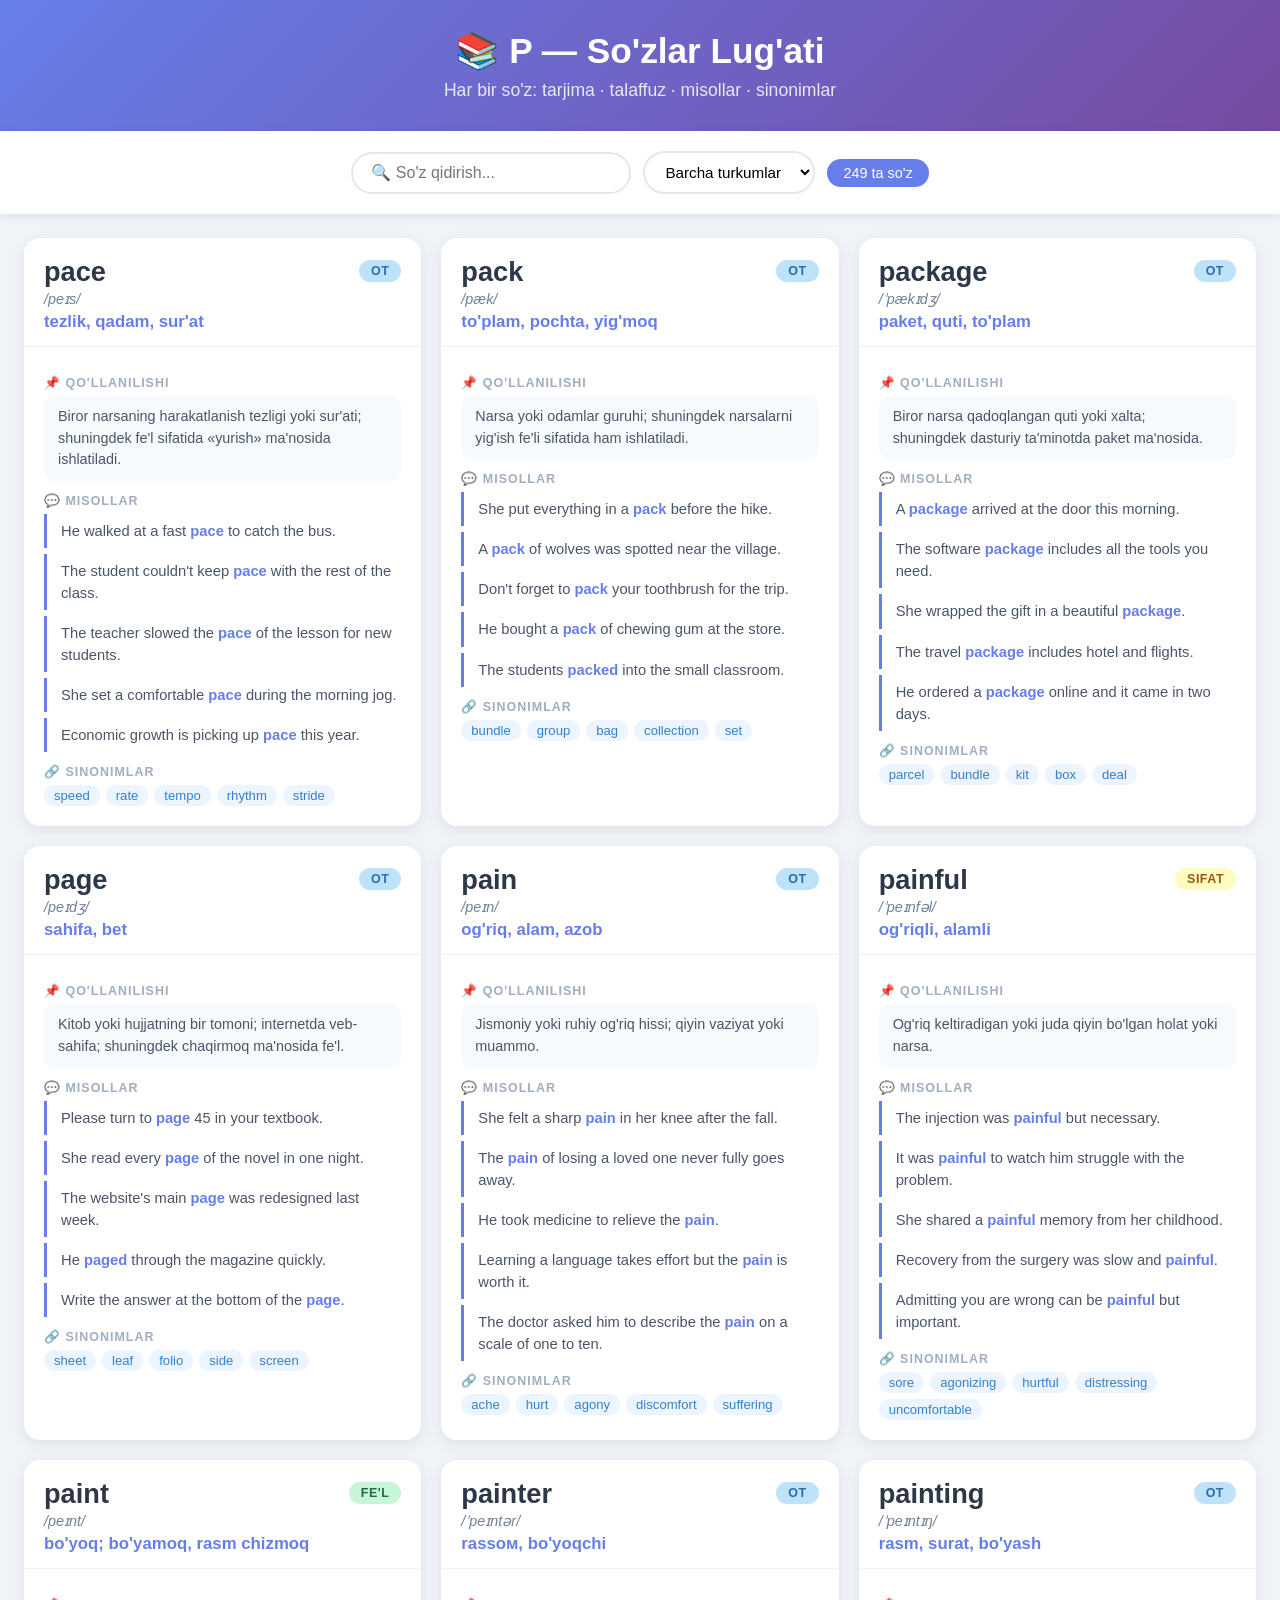
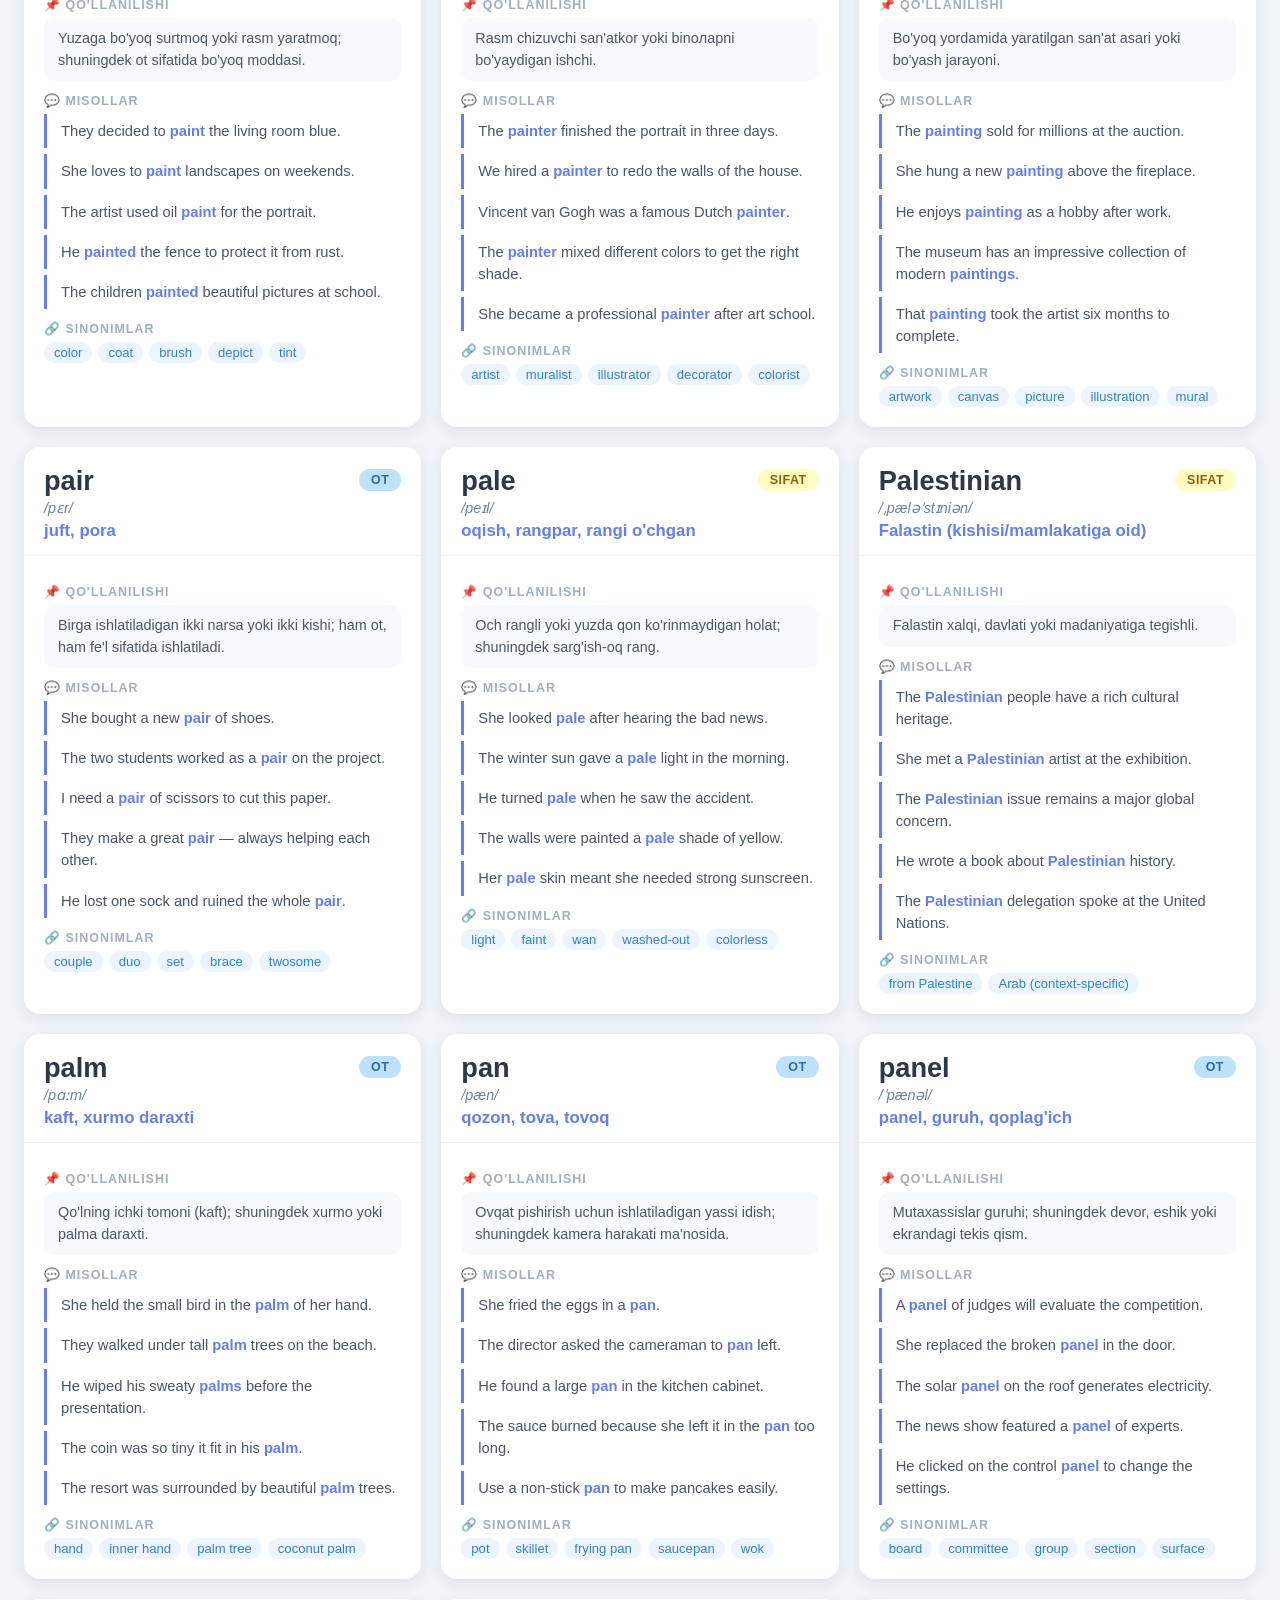
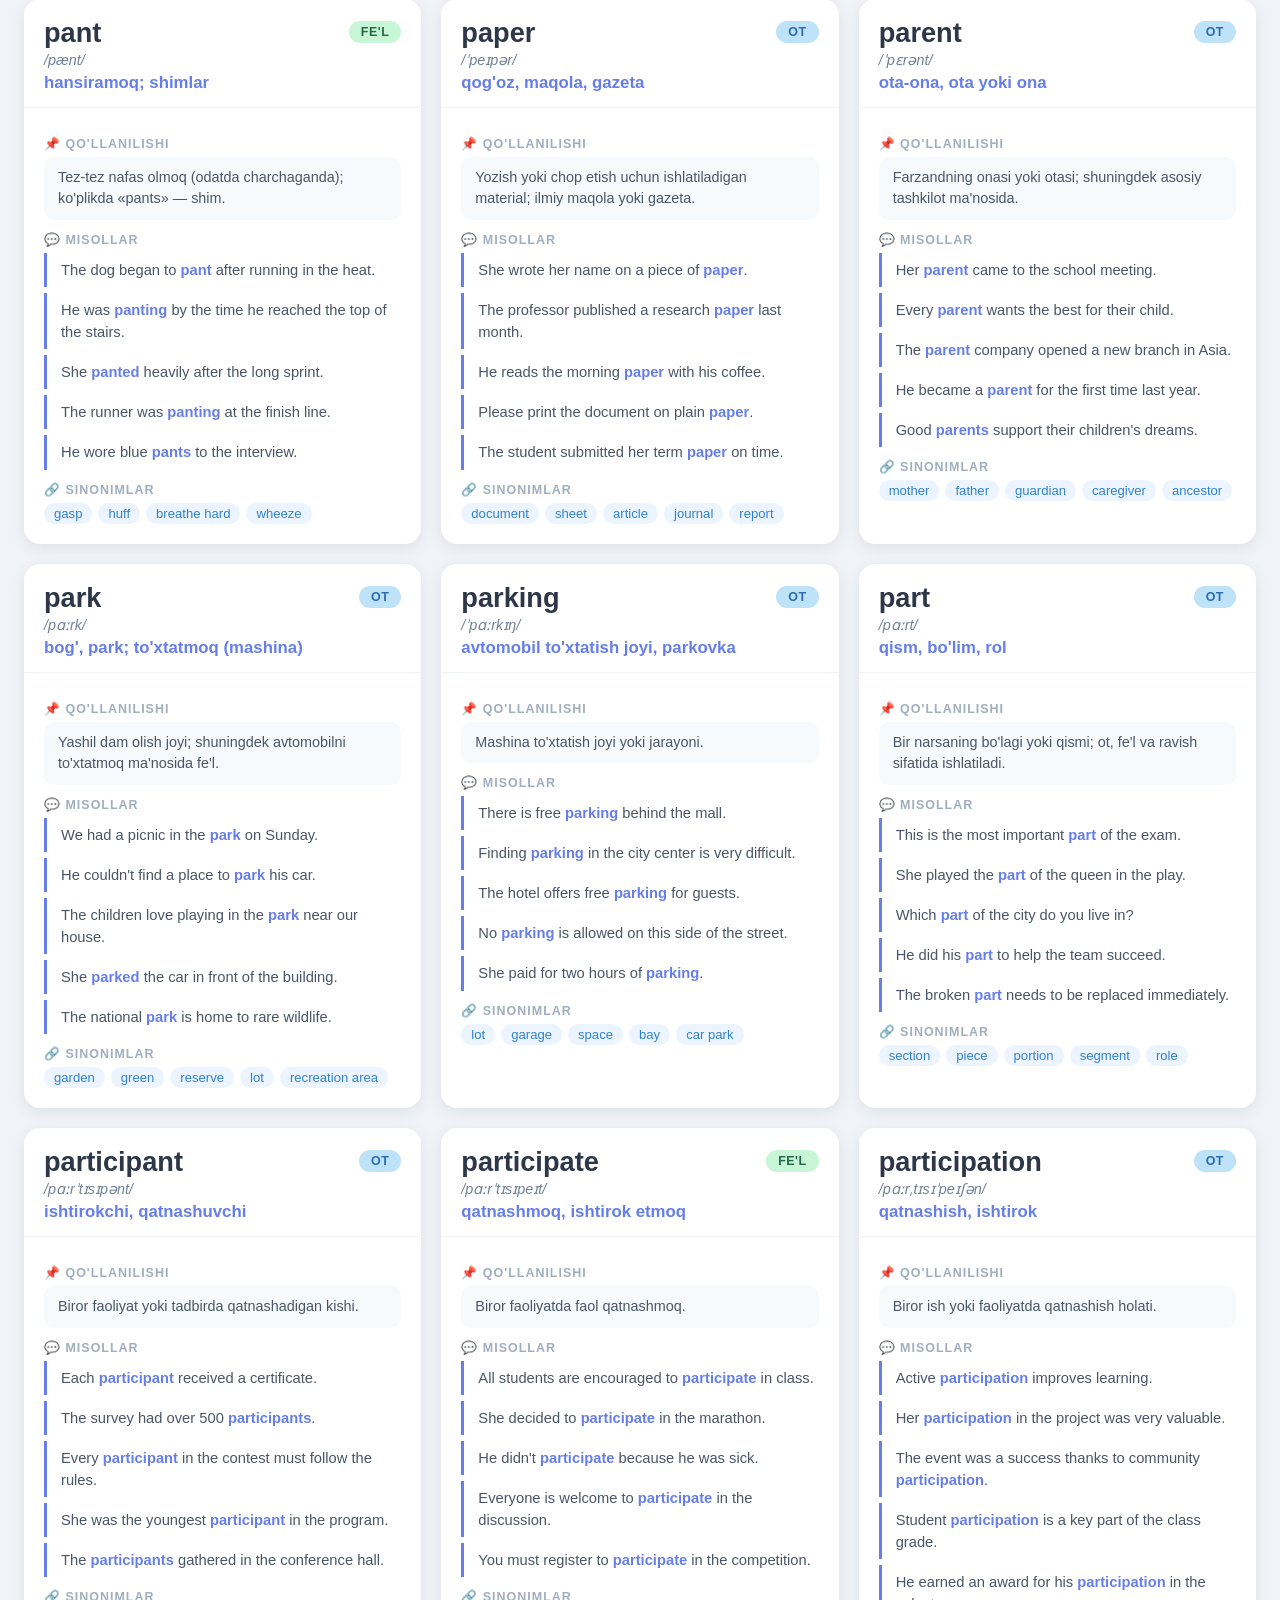
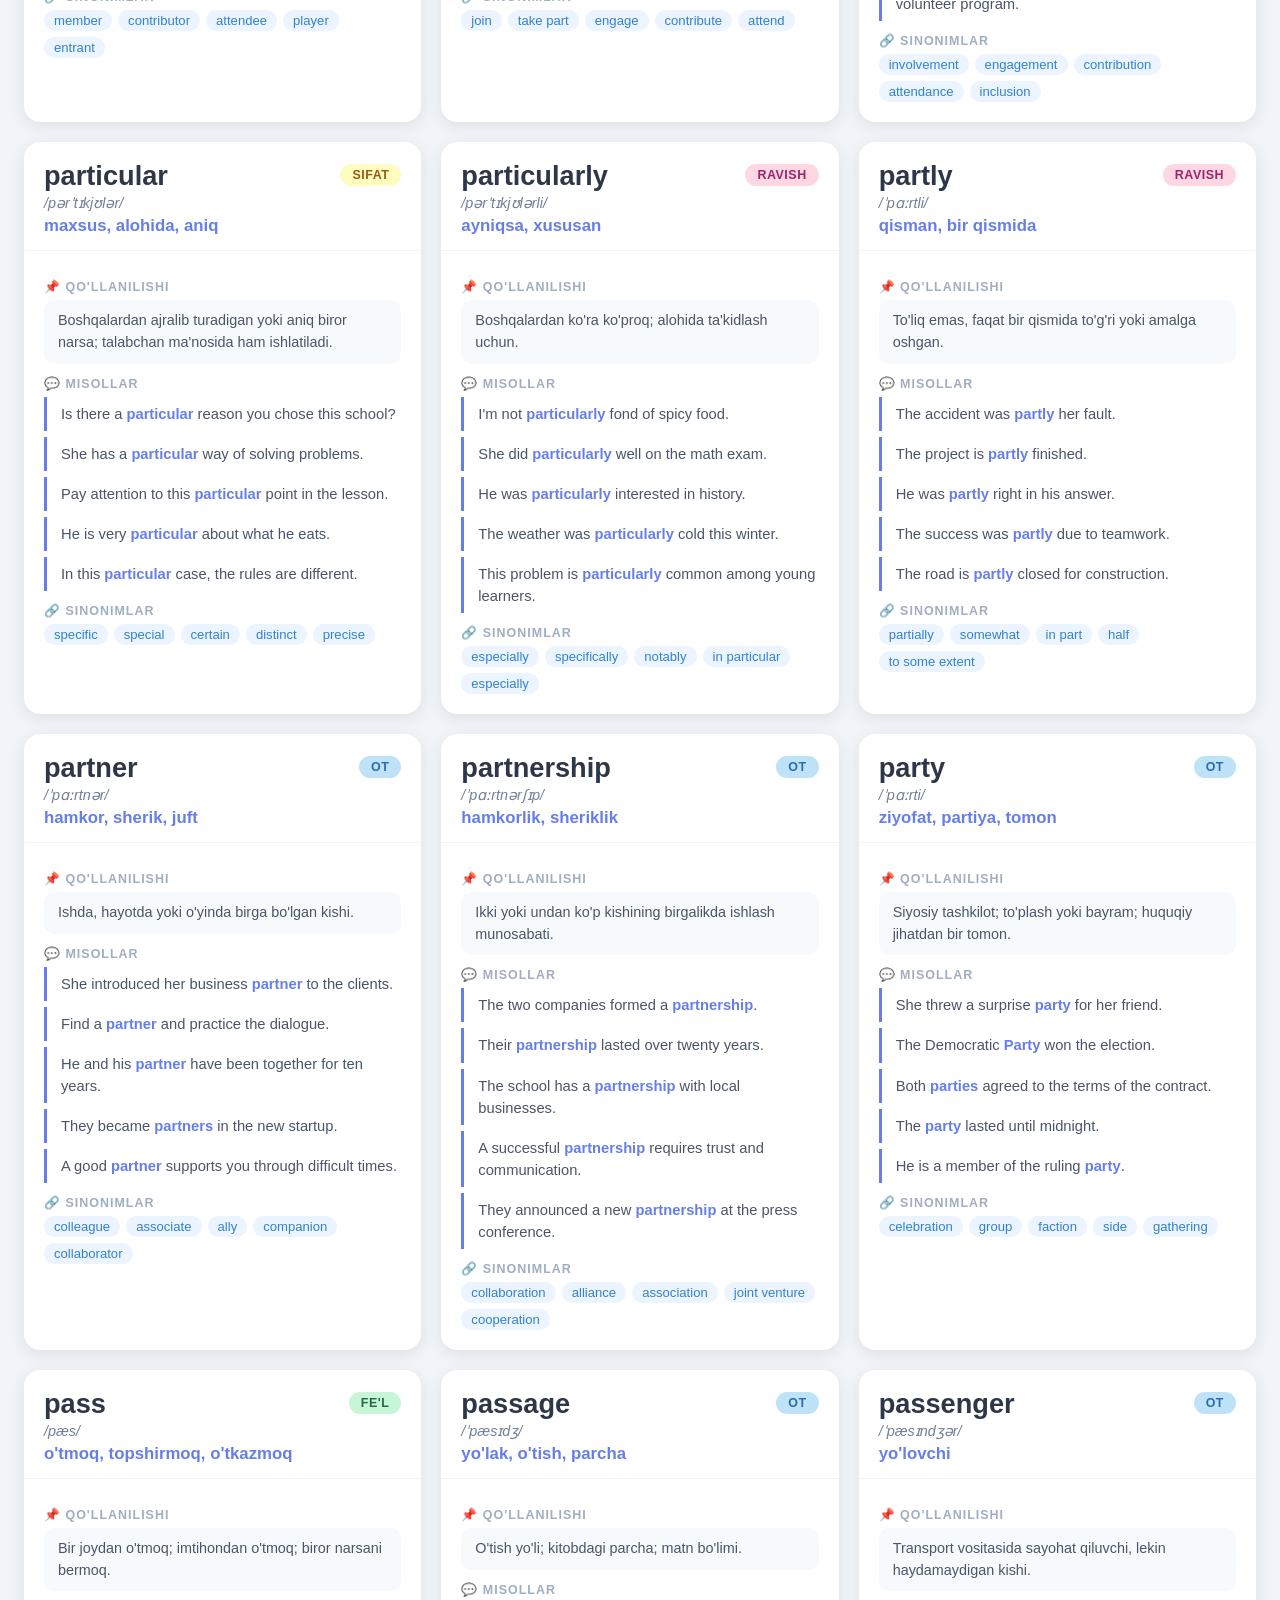
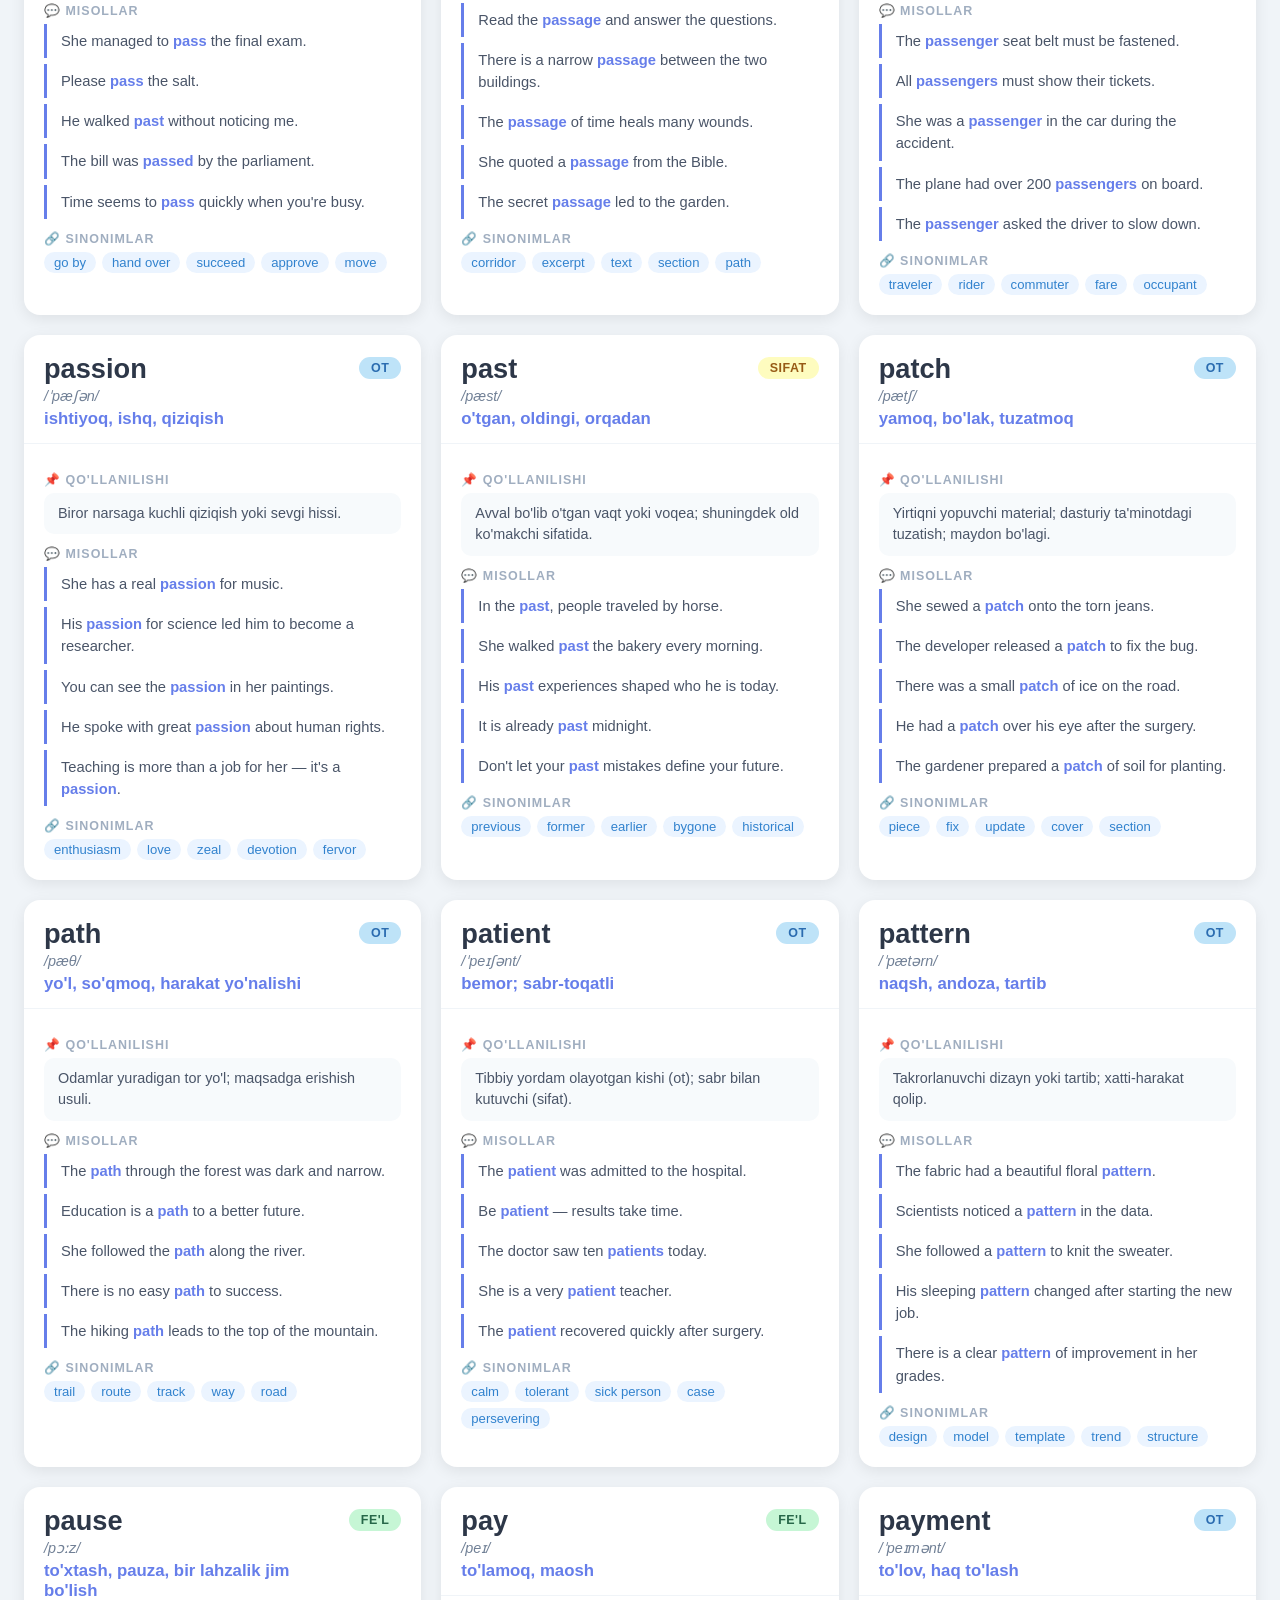
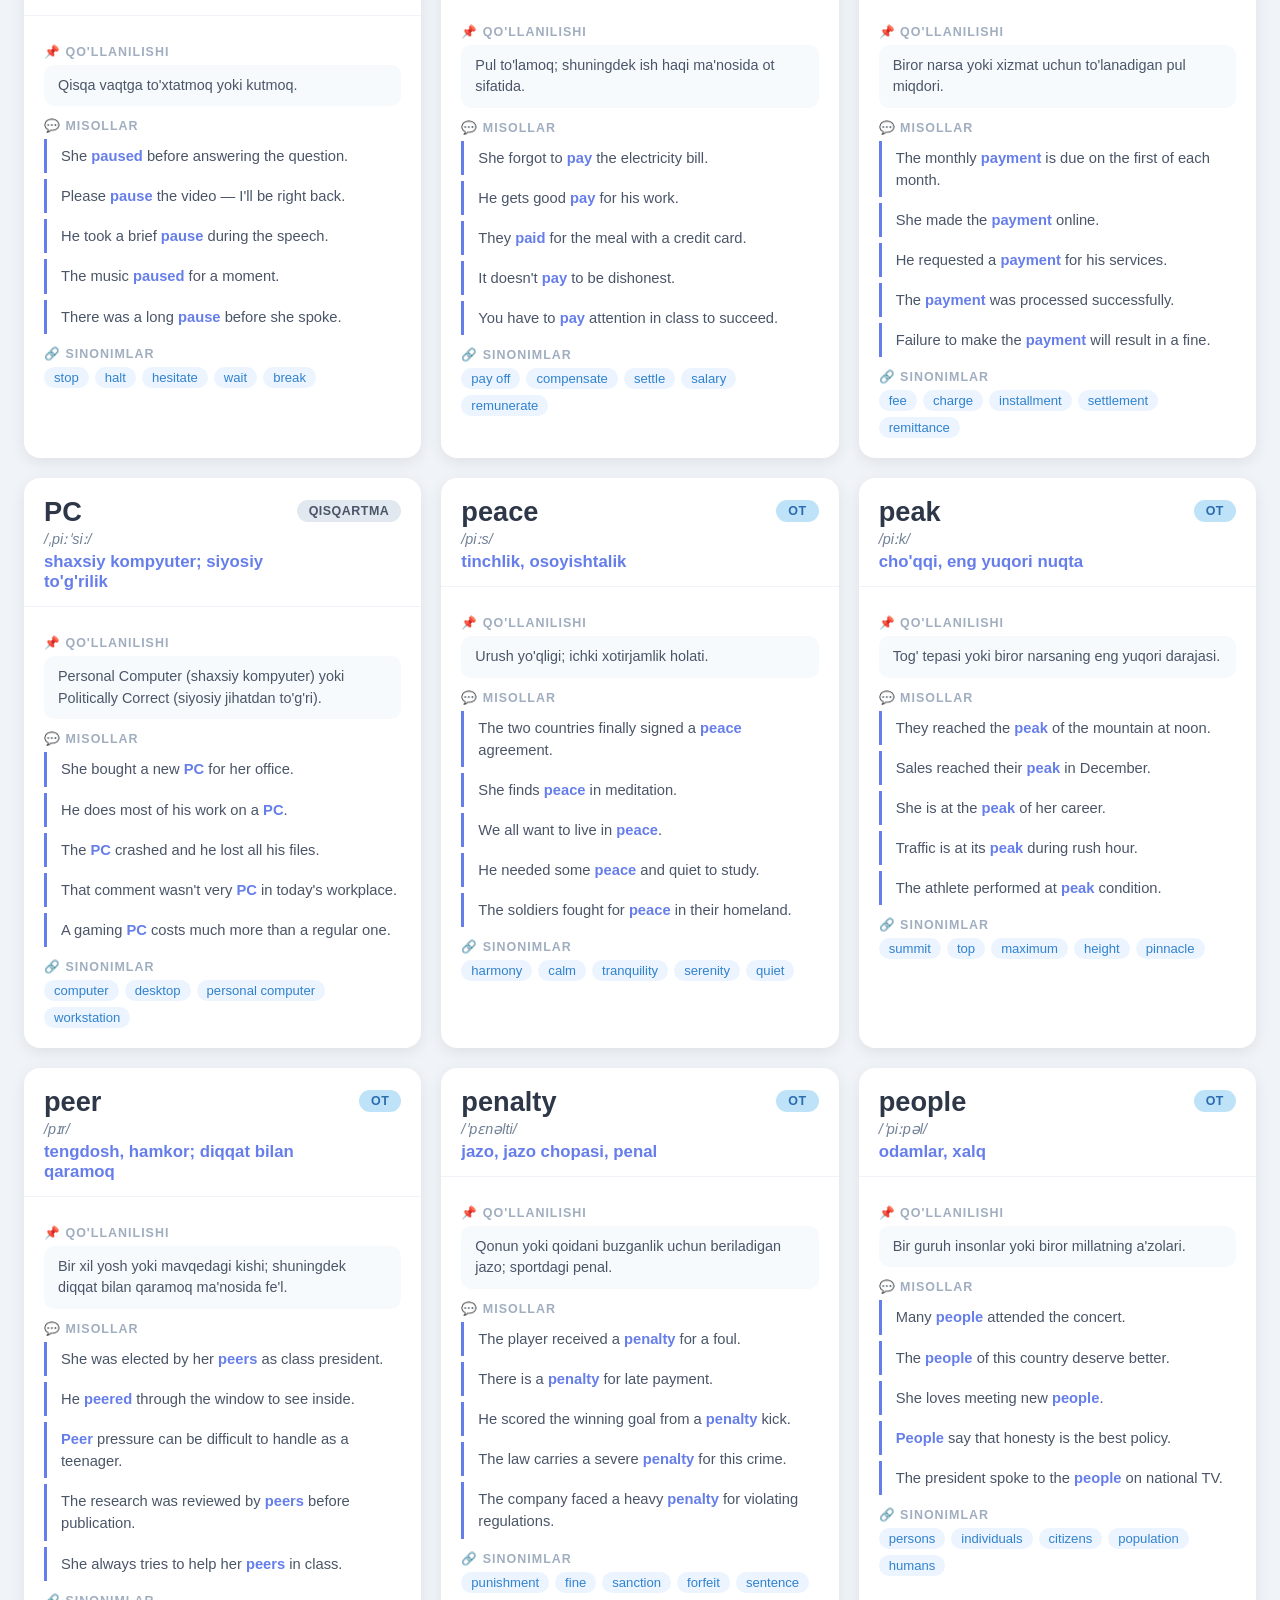
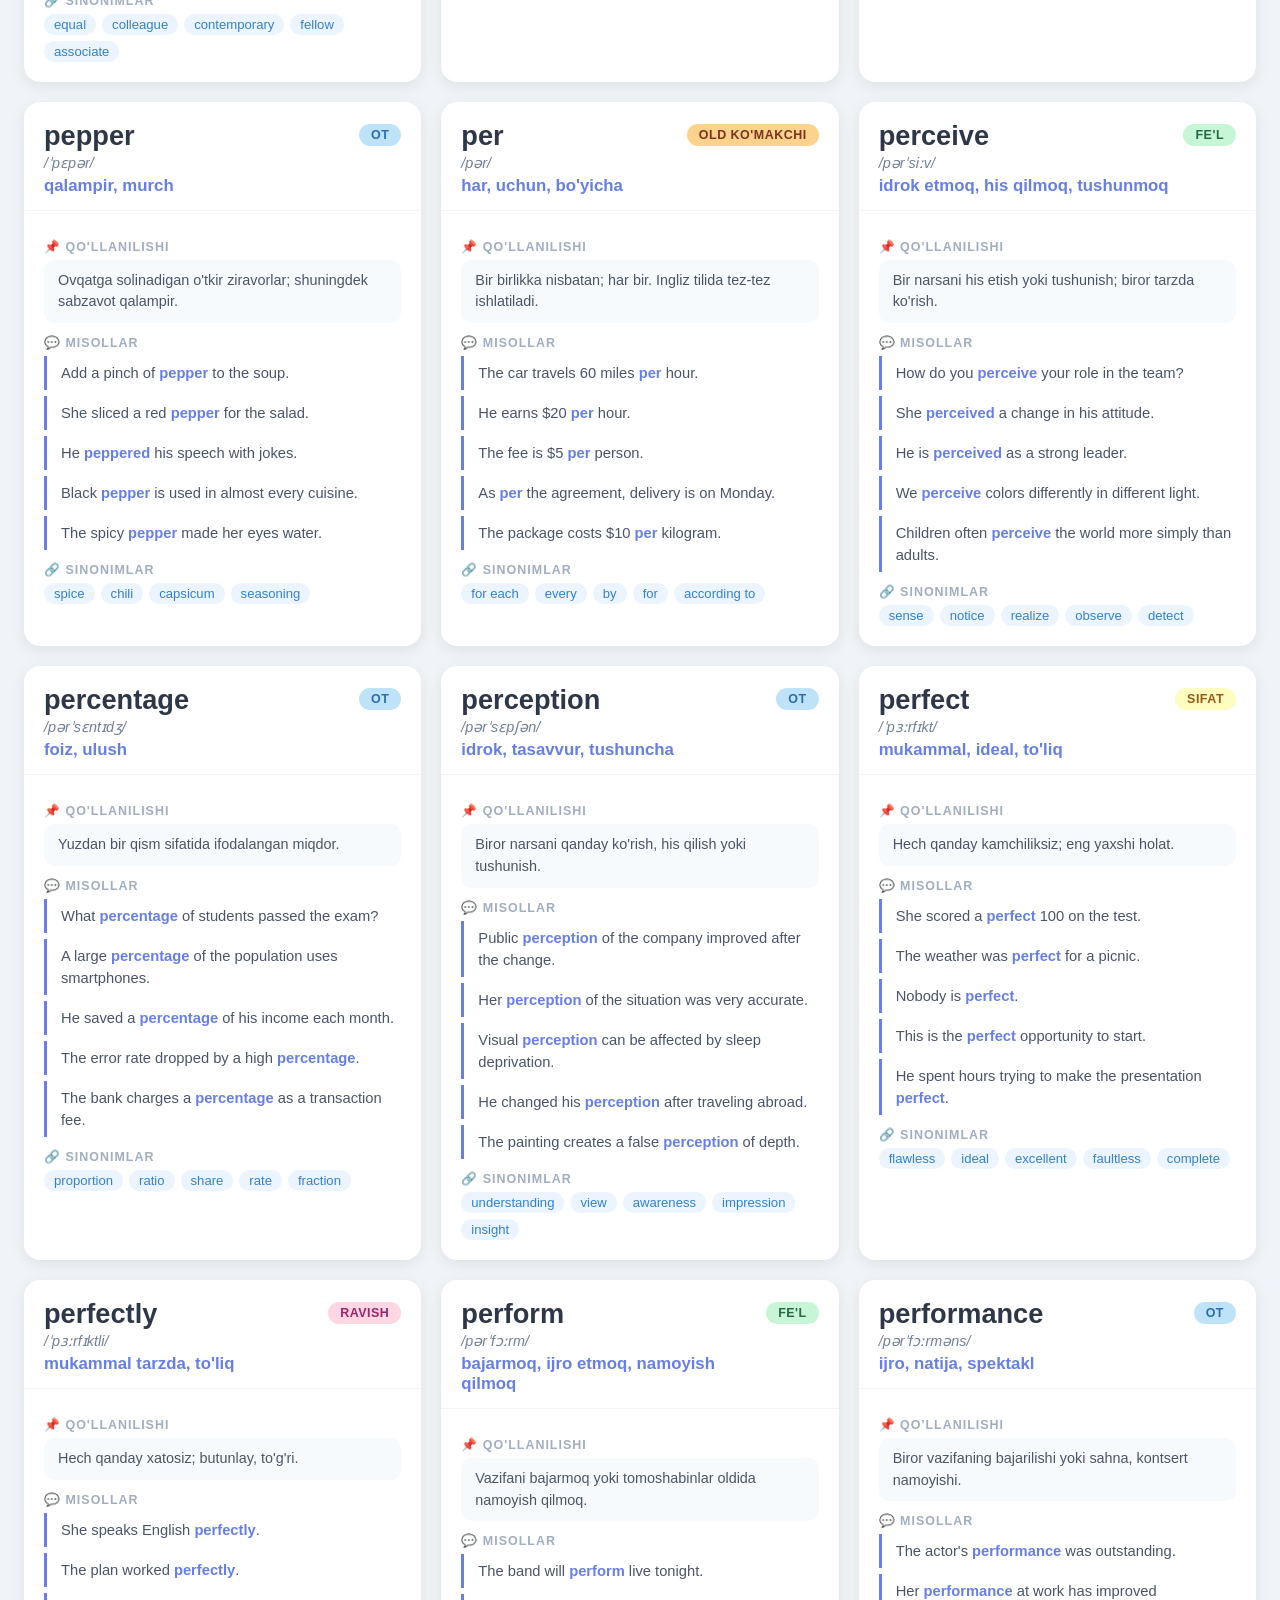
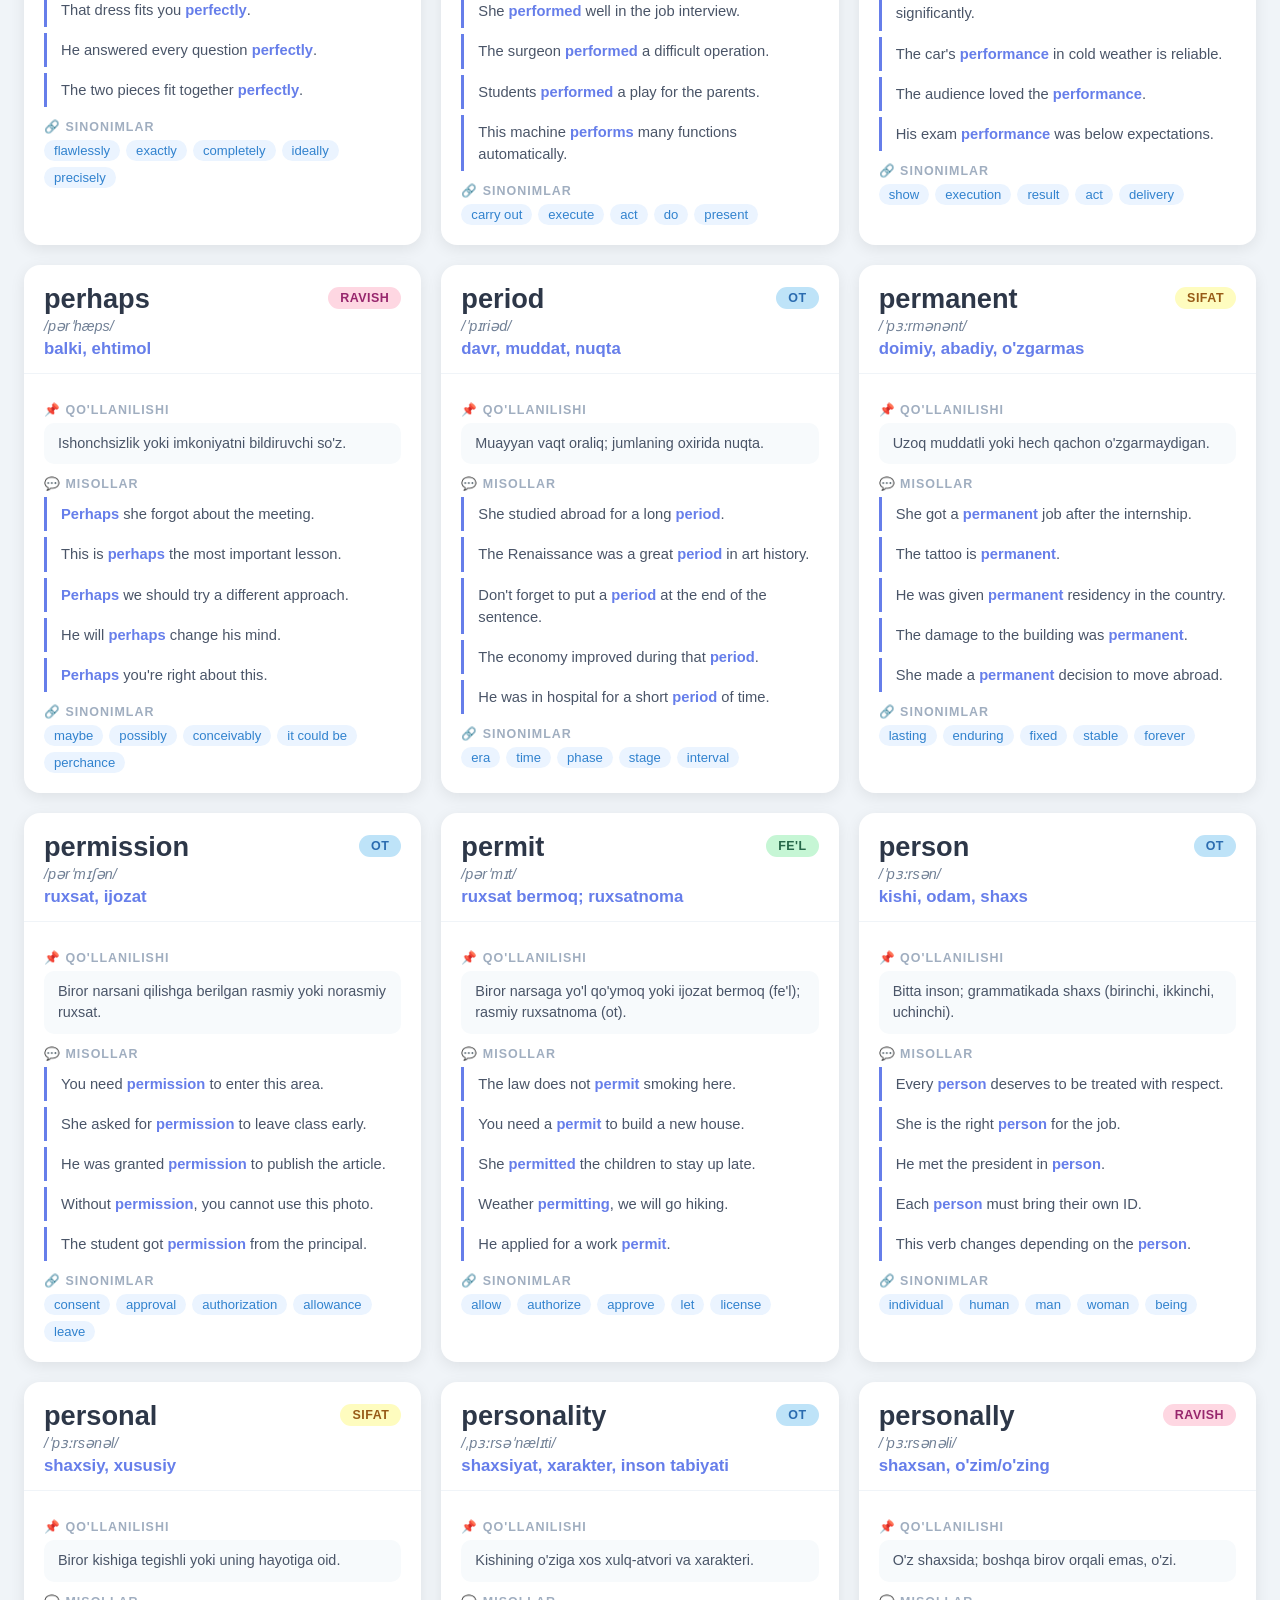
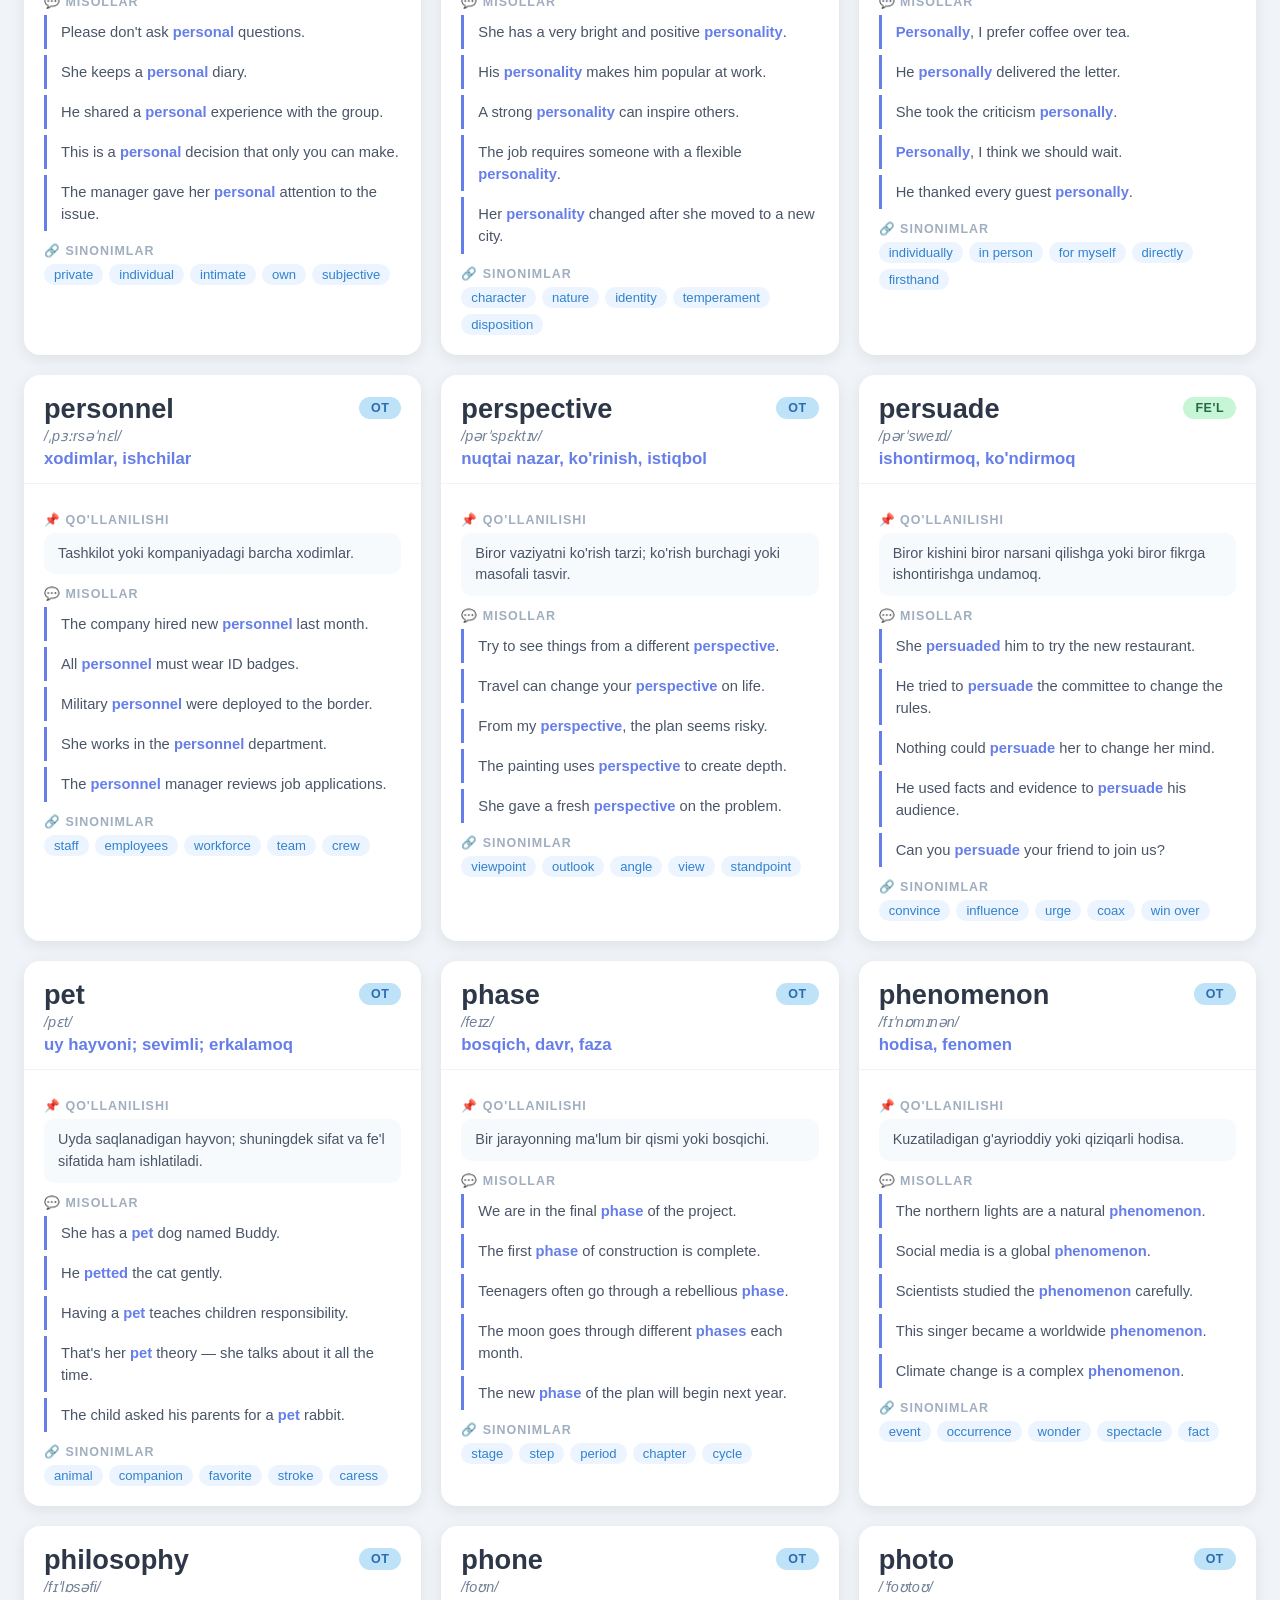
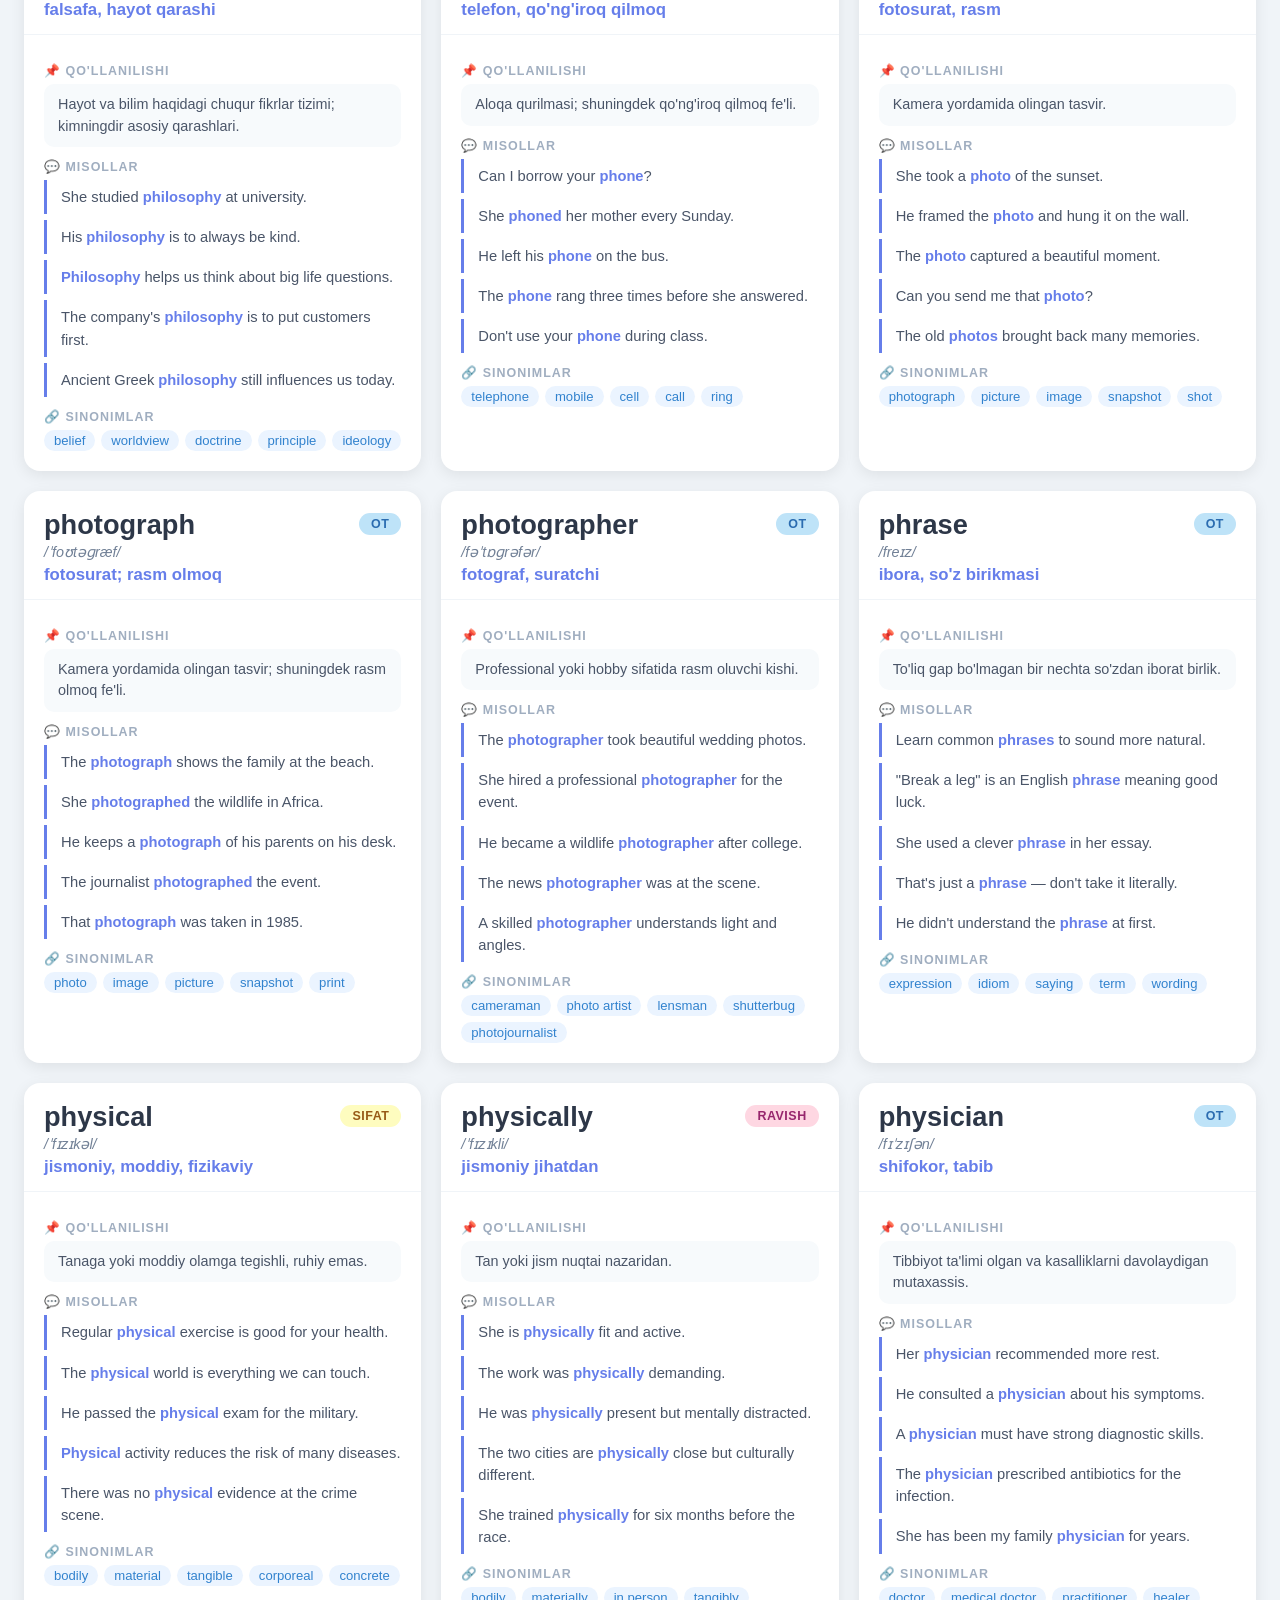
==== vocabulary.html @ d720d9d2 "Add P-words vocabulary learning site (249 words) Co-authored-by: powerofyourmind003-star <294933366+" ====
<!DOCTYPE html>
<html lang="uz">
<head>
<meta charset="UTF-8">
<meta name="viewport" content="width=device-width, initial-scale=1.0">
<title>P - So'zlar Lug'ati</title>
<style>
  * { box-sizing: border-box; margin: 0; padding: 0; }
  body { font-family: 'Segoe UI', sans-serif; background: #f0f4f8; color: #2d3748; }
  header {
    background: linear-gradient(135deg, #667eea 0%, #764ba2 100%);
    color: white; padding: 30px 20px; text-align: center;
  }
  header h1 { font-size: 2.2em; margin-bottom: 8px; }
  header p { opacity: 0.85; font-size: 1.1em; }
  .controls {
    display: flex; flex-wrap: wrap; gap: 12px;
    padding: 20px; background: white;
    box-shadow: 0 2px 10px rgba(0,0,0,0.08);
    position: sticky; top: 0; z-index: 100;
    align-items: center; justify-content: center;
  }
  .controls input {
    padding: 10px 18px; border: 2px solid #e2e8f0;
    border-radius: 25px; font-size: 1em; width: 280px;
    outline: none; transition: border 0.2s;
  }
  .controls input:focus { border-color: #667eea; }
  .controls select {
    padding: 10px 16px; border: 2px solid #e2e8f0;
    border-radius: 25px; font-size: 0.95em;
    outline: none; background: white; cursor: pointer;
  }
  .counter {
    background: #667eea; color: white;
    padding: 6px 16px; border-radius: 25px; font-size: 0.9em;
  }
  .grid {
    display: grid;
    grid-template-columns: repeat(auto-fill, minmax(380px, 1fr));
    gap: 20px; padding: 24px;
    max-width: 1600px; margin: 0 auto;
  }
  .card {
    background: white; border-radius: 16px;
    box-shadow: 0 4px 15px rgba(0,0,0,0.08);
    overflow: hidden; transition: transform 0.2s, box-shadow 0.2s;
    cursor: pointer;
  }
  .card:hover { transform: translateY(-3px); box-shadow: 0 8px 25px rgba(0,0,0,0.13); }
  .card-header {
    padding: 18px 20px 14px;
    border-bottom: 1px solid #f0f4f8;
    display: flex; align-items: flex-start; justify-content: space-between;
  }
  .word-info { flex: 1; }
  .word { font-size: 1.7em; font-weight: 700; color: #2d3748; }
  .pronunciation {
    font-size: 0.9em; color: #718096; margin-top: 3px;
    font-style: italic;
  }
  .translation {
    font-size: 1.05em; color: #667eea; font-weight: 600; margin-top: 5px;
  }
  .badge {
    display: inline-block; padding: 4px 12px;
    border-radius: 20px; font-size: 0.78em; font-weight: 600;
    text-transform: uppercase; letter-spacing: 0.5px; white-space: nowrap;
    margin-left: 10px; margin-top: 4px;
  }
  .noun { background: #bee3f8; color: #2b6cb0; }
  .verb { background: #c6f6d5; color: #276749; }
  .adjective { background: #fefcbf; color: #975a16; }
  .adverb { background: #fed7e2; color: #97266d; }
  .pronoun { background: #e9d8fd; color: #553c9a; }
  .preposition { background: #fbd38d; color: #7b341e; }
  .conjunction { background: #b2f5ea; color: #234e52; }
  .abbreviation { background: #e2e8f0; color: #4a5568; }
  .card-body { padding: 16px 20px 20px; }
  .section-title {
    font-size: 0.78em; font-weight: 700; text-transform: uppercase;
    letter-spacing: 1px; color: #a0aec0; margin: 12px 0 6px;
  }
  .examples { list-style: none; }
  .examples li {
    padding: 6px 0 6px 14px; border-left: 3px solid #667eea;
    margin-bottom: 6px; font-size: 0.92em; line-height: 1.5; color: #4a5568;
  }
  .examples li em { color: #667eea; font-style: normal; font-weight: 600; }
  .usage {
    background: #f7fafc; border-radius: 10px;
    padding: 10px 14px; font-size: 0.9em;
    color: #4a5568; line-height: 1.5;
  }
  .synonyms { display: flex; flex-wrap: wrap; gap: 6px; }
  .syn-tag {
    background: #ebf4ff; color: #3182ce;
    padding: 3px 10px; border-radius: 15px; font-size: 0.82em; font-weight: 500;
  }
  .no-results {
    text-align: center; padding: 60px 20px;
    grid-column: 1 / -1; color: #a0aec0; font-size: 1.2em;
  }
</style>
</head>
<body>
<header>
  <h1>📚 P — So'zlar Lug'ati</h1>
  <p>Har bir so'z: tarjima · talaffuz · misollar · sinonimlar</p>
</header>
<div class="controls">
  <input type="text" id="searchInput" placeholder="🔍 So'z qidirish...">
  <select id="filterType" onchange="filterCards()">
    <option value="all">Barcha turkumlar</option>
    <option value="noun">Ot (Noun)</option>
    <option value="verb">Fe'l (Verb)</option>
    <option value="adjective">Sifat (Adjective)</option>
    <option value="adverb">Ravish (Adverb)</option>
    <option value="abbreviation">Qisqartma</option>
  </select>
  <span class="counter" id="counter">0 ta so'z</span>
</div>
<div class="grid" id="wordGrid"></div>
<script>
const words = [


  {
    word: "pace",
    pronunciation: "/peɪs/",
    translation: "tezlik, qadam, sur'at",
    type: "noun",
    usage: "Biror narsaning harakatlanish tezligi yoki sur'ati; shuningdek fe'l sifatida «yurish» ma'nosida ishlatiladi.",
    examples: [
      "He walked at a fast <em>pace</em> to catch the bus.",
      "The student couldn't keep <em>pace</em> with the rest of the class.",
      "The teacher slowed the <em>pace</em> of the lesson for new students.",
      "She set a comfortable <em>pace</em> during the morning jog.",
      "Economic growth is picking up <em>pace</em> this year."
    ],
    synonyms: ["speed", "rate", "tempo", "rhythm", "stride"]
  },
  {
    word: "pack",
    pronunciation: "/pæk/",
    translation: "to'plam, pochta, yig'moq",
    type: "noun",
    usage: "Narsa yoki odamlar guruhi; shuningdek narsalarni yig'ish fe'li sifatida ham ishlatiladi.",
    examples: [
      "She put everything in a <em>pack</em> before the hike.",
      "A <em>pack</em> of wolves was spotted near the village.",
      "Don't forget to <em>pack</em> your toothbrush for the trip.",
      "He bought a <em>pack</em> of chewing gum at the store.",
      "The students <em>packed</em> into the small classroom."
    ],
    synonyms: ["bundle", "group", "bag", "collection", "set"]
  },
  {
    word: "package",
    pronunciation: "/ˈpækɪdʒ/",
    translation: "paket, quti, to'plam",
    type: "noun",
    usage: "Biror narsa qadoqlangan quti yoki xalta; shuningdek dasturiy ta'minotda paket ma'nosida.",
    examples: [
      "A <em>package</em> arrived at the door this morning.",
      "The software <em>package</em> includes all the tools you need.",
      "She wrapped the gift in a beautiful <em>package</em>.",
      "The travel <em>package</em> includes hotel and flights.",
      "He ordered a <em>package</em> online and it came in two days."
    ],
    synonyms: ["parcel", "bundle", "kit", "box", "deal"]
  },
  {
    word: "page",
    pronunciation: "/peɪdʒ/",
    translation: "sahifa, bet",
    type: "noun",
    usage: "Kitob yoki hujjatning bir tomoni; internetda veb-sahifa; shuningdek chaqirmoq ma'nosida fe'l.",
    examples: [
      "Please turn to <em>page</em> 45 in your textbook.",
      "She read every <em>page</em> of the novel in one night.",
      "The website's main <em>page</em> was redesigned last week.",
      "He <em>paged</em> through the magazine quickly.",
      "Write the answer at the bottom of the <em>page</em>."
    ],
    synonyms: ["sheet", "leaf", "folio", "side", "screen"]
  },
  {
    word: "pain",
    pronunciation: "/peɪn/",
    translation: "og'riq, alam, azob",
    type: "noun",
    usage: "Jismoniy yoki ruhiy og'riq hissi; qiyin vaziyat yoki muammo.",
    examples: [
      "She felt a sharp <em>pain</em> in her knee after the fall.",
      "The <em>pain</em> of losing a loved one never fully goes away.",
      "He took medicine to relieve the <em>pain</em>.",
      "Learning a language takes effort but the <em>pain</em> is worth it.",
      "The doctor asked him to describe the <em>pain</em> on a scale of one to ten."
    ],
    synonyms: ["ache", "hurt", "agony", "discomfort", "suffering"]
  },
  {
    word: "painful",
    pronunciation: "/ˈpeɪnfəl/",
    translation: "og'riqli, alamli",
    type: "adjective",
    usage: "Og'riq keltiradigan yoki juda qiyin bo'lgan holat yoki narsa.",
    examples: [
      "The injection was <em>painful</em> but necessary.",
      "It was <em>painful</em> to watch him struggle with the problem.",
      "She shared a <em>painful</em> memory from her childhood.",
      "Recovery from the surgery was slow and <em>painful</em>.",
      "Admitting you are wrong can be <em>painful</em> but important."
    ],
    synonyms: ["sore", "agonizing", "hurtful", "distressing", "uncomfortable"]
  },
  {
    word: "paint",
    pronunciation: "/peɪnt/",
    translation: "bo'yoq; bo'yamoq, rasm chizmoq",
    type: "verb",
    usage: "Yuzaga bo'yoq surtmoq yoki rasm yaratmoq; shuningdek ot sifatida bo'yoq moddasi.",
    examples: [
      "They decided to <em>paint</em> the living room blue.",
      "She loves to <em>paint</em> landscapes on weekends.",
      "The artist used oil <em>paint</em> for the portrait.",
      "He <em>painted</em> the fence to protect it from rust.",
      "The children <em>painted</em> beautiful pictures at school."
    ],
    synonyms: ["color", "coat", "brush", "depict", "tint"]
  },
  {
    word: "painter",
    pronunciation: "/ˈpeɪntər/",
    translation: "rassом, bo'yoqchi",
    type: "noun",
    usage: "Rasm chizuvchi san'atkor yoki binoларni bo'yaydigan ishchi.",
    examples: [
      "The <em>painter</em> finished the portrait in three days.",
      "We hired a <em>painter</em> to redo the walls of the house.",
      "Vincent van Gogh was a famous Dutch <em>painter</em>.",
      "The <em>painter</em> mixed different colors to get the right shade.",
      "She became a professional <em>painter</em> after art school."
    ],
    synonyms: ["artist", "muralist", "illustrator", "decorator", "colorist"]
  },
  {
    word: "painting",
    pronunciation: "/ˈpeɪntɪŋ/",
    translation: "rasm, surat, bo'yash",
    type: "noun",
    usage: "Bo'yoq yordamida yaratilgan san'at asari yoki bo'yash jarayoni.",
    examples: [
      "The <em>painting</em> sold for millions at the auction.",
      "She hung a new <em>painting</em> above the fireplace.",
      "He enjoys <em>painting</em> as a hobby after work.",
      "The museum has an impressive collection of modern <em>paintings</em>.",
      "That <em>painting</em> took the artist six months to complete."
    ],
    synonyms: ["artwork", "canvas", "picture", "illustration", "mural"]
  },
  {
    word: "pair",
    pronunciation: "/pɛr/",
    translation: "juft, pora",
    type: "noun",
    usage: "Birga ishlatiladigan ikki narsa yoki ikki kishi; ham ot, ham fe'l sifatida ishlatiladi.",
    examples: [
      "She bought a new <em>pair</em> of shoes.",
      "The two students worked as a <em>pair</em> on the project.",
      "I need a <em>pair</em> of scissors to cut this paper.",
      "They make a great <em>pair</em> — always helping each other.",
      "He lost one sock and ruined the whole <em>pair</em>."
    ],
    synonyms: ["couple", "duo", "set", "brace", "twosome"]
  },


  {
    word: "pale",
    pronunciation: "/peɪl/",
    translation: "oqish, rangpar, rangi o'chgan",
    type: "adjective",
    usage: "Och rangli yoki yuzda qon ko'rinmaydigan holat; shuningdek sarg'ish-oq rang.",
    examples: [
      "She looked <em>pale</em> after hearing the bad news.",
      "The winter sun gave a <em>pale</em> light in the morning.",
      "He turned <em>pale</em> when he saw the accident.",
      "The walls were painted a <em>pale</em> shade of yellow.",
      "Her <em>pale</em> skin meant she needed strong sunscreen."
    ],
    synonyms: ["light", "faint", "wan", "washed-out", "colorless"]
  },
  {
    word: "Palestinian",
    pronunciation: "/ˌpæləˈstɪniən/",
    translation: "Falastin (kishisi/mamlakatiga oid)",
    type: "adjective",
    usage: "Falastin xalqi, davlati yoki madaniyatiga tegishli.",
    examples: [
      "The <em>Palestinian</em> people have a rich cultural heritage.",
      "She met a <em>Palestinian</em> artist at the exhibition.",
      "The <em>Palestinian</em> issue remains a major global concern.",
      "He wrote a book about <em>Palestinian</em> history.",
      "The <em>Palestinian</em> delegation spoke at the United Nations."
    ],
    synonyms: ["from Palestine", "Arab (context-specific)"]
  },
  {
    word: "palm",
    pronunciation: "/pɑːm/",
    translation: "kaft, xurmo daraxti",
    type: "noun",
    usage: "Qo'lning ichki tomoni (kaft); shuningdek xurmo yoki palma daraxti.",
    examples: [
      "She held the small bird in the <em>palm</em> of her hand.",
      "They walked under tall <em>palm</em> trees on the beach.",
      "He wiped his sweaty <em>palms</em> before the presentation.",
      "The coin was so tiny it fit in his <em>palm</em>.",
      "The resort was surrounded by beautiful <em>palm</em> trees."
    ],
    synonyms: ["hand", "inner hand", "palm tree", "coconut palm"]
  },
  {
    word: "pan",
    pronunciation: "/pæn/",
    translation: "qozon, tova, tovoq",
    type: "noun",
    usage: "Ovqat pishirish uchun ishlatiladigan yassi idish; shuningdek kamera harakati ma'nosida.",
    examples: [
      "She fried the eggs in a <em>pan</em>.",
      "The director asked the cameraman to <em>pan</em> left.",
      "He found a large <em>pan</em> in the kitchen cabinet.",
      "The sauce burned because she left it in the <em>pan</em> too long.",
      "Use a non-stick <em>pan</em> to make pancakes easily."
    ],
    synonyms: ["pot", "skillet", "frying pan", "saucepan", "wok"]
  },
  {
    word: "panel",
    pronunciation: "/ˈpænəl/",
    translation: "panel, guruh, qoplag'ich",
    type: "noun",
    usage: "Mutaxassislar guruhi; shuningdek devor, eshik yoki ekrandagi tekis qism.",
    examples: [
      "A <em>panel</em> of judges will evaluate the competition.",
      "She replaced the broken <em>panel</em> in the door.",
      "The solar <em>panel</em> on the roof generates electricity.",
      "The news show featured a <em>panel</em> of experts.",
      "He clicked on the control <em>panel</em> to change the settings."
    ],
    synonyms: ["board", "committee", "group", "section", "surface"]
  },
  {
    word: "pant",
    pronunciation: "/pænt/",
    translation: "hansiramoq; shimlar",
    type: "verb",
    usage: "Tez-tez nafas olmoq (odatda charchaganda); ko'plikda «pants» — shim.",
    examples: [
      "The dog began to <em>pant</em> after running in the heat.",
      "He was <em>panting</em> by the time he reached the top of the stairs.",
      "She <em>panted</em> heavily after the long sprint.",
      "The runner was <em>panting</em> at the finish line.",
      "He wore blue <em>pants</em> to the interview."
    ],
    synonyms: ["gasp", "huff", "breathe hard", "wheeze"]
  },
  {
    word: "paper",
    pronunciation: "/ˈpeɪpər/",
    translation: "qog'oz, maqola, gazeta",
    type: "noun",
    usage: "Yozish yoki chop etish uchun ishlatiladigan material; ilmiy maqola yoki gazeta.",
    examples: [
      "She wrote her name on a piece of <em>paper</em>.",
      "The professor published a research <em>paper</em> last month.",
      "He reads the morning <em>paper</em> with his coffee.",
      "Please print the document on plain <em>paper</em>.",
      "The student submitted her term <em>paper</em> on time."
    ],
    synonyms: ["document", "sheet", "article", "journal", "report"]
  },
  {
    word: "parent",
    pronunciation: "/ˈpɛrənt/",
    translation: "ota-ona, ota yoki ona",
    type: "noun",
    usage: "Farzandning onasi yoki otasi; shuningdek asosiy tashkilot ma'nosida.",
    examples: [
      "Her <em>parent</em> came to the school meeting.",
      "Every <em>parent</em> wants the best for their child.",
      "The <em>parent</em> company opened a new branch in Asia.",
      "He became a <em>parent</em> for the first time last year.",
      "Good <em>parents</em> support their children's dreams."
    ],
    synonyms: ["mother", "father", "guardian", "caregiver", "ancestor"]
  },
  {
    word: "park",
    pronunciation: "/pɑːrk/",
    translation: "bog', park; to'xtatmoq (mashina)",
    type: "noun",
    usage: "Yashil dam olish joyi; shuningdek avtomobilni to'xtatmoq ma'nosida fe'l.",
    examples: [
      "We had a picnic in the <em>park</em> on Sunday.",
      "He couldn't find a place to <em>park</em> his car.",
      "The children love playing in the <em>park</em> near our house.",
      "She <em>parked</em> the car in front of the building.",
      "The national <em>park</em> is home to rare wildlife."
    ],
    synonyms: ["garden", "green", "reserve", "lot", "recreation area"]
  },
  {
    word: "parking",
    pronunciation: "/ˈpɑːrkɪŋ/",
    translation: "avtomobil to'xtatish joyi, parkovka",
    type: "noun",
    usage: "Mashina to'xtatish joyi yoki jarayoni.",
    examples: [
      "There is free <em>parking</em> behind the mall.",
      "Finding <em>parking</em> in the city center is very difficult.",
      "The hotel offers free <em>parking</em> for guests.",
      "No <em>parking</em> is allowed on this side of the street.",
      "She paid for two hours of <em>parking</em>."
    ],
    synonyms: ["lot", "garage", "space", "bay", "car park"]
  },


  {
    word: "part",
    pronunciation: "/pɑːrt/",
    translation: "qism, bo'lim, rol",
    type: "noun",
    usage: "Bir narsaning bo'lagi yoki qismi; ot, fe'l va ravish sifatida ishlatiladi.",
    examples: [
      "This is the most important <em>part</em> of the exam.",
      "She played the <em>part</em> of the queen in the play.",
      "Which <em>part</em> of the city do you live in?",
      "He did his <em>part</em> to help the team succeed.",
      "The broken <em>part</em> needs to be replaced immediately."
    ],
    synonyms: ["section", "piece", "portion", "segment", "role"]
  },
  {
    word: "participant",
    pronunciation: "/pɑːrˈtɪsɪpənt/",
    translation: "ishtirokchi, qatnashuvchi",
    type: "noun",
    usage: "Biror faoliyat yoki tadbirda qatnashadigan kishi.",
    examples: [
      "Each <em>participant</em> received a certificate.",
      "The survey had over 500 <em>participants</em>.",
      "Every <em>participant</em> in the contest must follow the rules.",
      "She was the youngest <em>participant</em> in the program.",
      "The <em>participants</em> gathered in the conference hall."
    ],
    synonyms: ["member", "contributor", "attendee", "player", "entrant"]
  },
  {
    word: "participate",
    pronunciation: "/pɑːrˈtɪsɪpeɪt/",
    translation: "qatnashmoq, ishtirok etmoq",
    type: "verb",
    usage: "Biror faoliyatda faol qatnashmoq.",
    examples: [
      "All students are encouraged to <em>participate</em> in class.",
      "She decided to <em>participate</em> in the marathon.",
      "He didn't <em>participate</em> because he was sick.",
      "Everyone is welcome to <em>participate</em> in the discussion.",
      "You must register to <em>participate</em> in the competition."
    ],
    synonyms: ["join", "take part", "engage", "contribute", "attend"]
  },
  {
    word: "participation",
    pronunciation: "/pɑːrˌtɪsɪˈpeɪʃən/",
    translation: "qatnashish, ishtirok",
    type: "noun",
    usage: "Biror ish yoki faoliyatda qatnashish holati.",
    examples: [
      "Active <em>participation</em> improves learning.",
      "Her <em>participation</em> in the project was very valuable.",
      "The event was a success thanks to community <em>participation</em>.",
      "Student <em>participation</em> is a key part of the class grade.",
      "He earned an award for his <em>participation</em> in the volunteer program."
    ],
    synonyms: ["involvement", "engagement", "contribution", "attendance", "inclusion"]
  },
  {
    word: "particular",
    pronunciation: "/pərˈtɪkjʊlər/",
    translation: "maxsus, alohida, aniq",
    type: "adjective",
    usage: "Boshqalardan ajralib turadigan yoki aniq biror narsa; talabchan ma'nosida ham ishlatiladi.",
    examples: [
      "Is there a <em>particular</em> reason you chose this school?",
      "She has a <em>particular</em> way of solving problems.",
      "Pay attention to this <em>particular</em> point in the lesson.",
      "He is very <em>particular</em> about what he eats.",
      "In this <em>particular</em> case, the rules are different."
    ],
    synonyms: ["specific", "special", "certain", "distinct", "precise"]
  },
  {
    word: "particularly",
    pronunciation: "/pərˈtɪkjʊlərli/",
    translation: "ayniqsa, xususan",
    type: "adverb",
    usage: "Boshqalardan ko'ra ko'proq; alohida ta'kidlash uchun.",
    examples: [
      "I'm not <em>particularly</em> fond of spicy food.",
      "She did <em>particularly</em> well on the math exam.",
      "He was <em>particularly</em> interested in history.",
      "The weather was <em>particularly</em> cold this winter.",
      "This problem is <em>particularly</em> common among young learners."
    ],
    synonyms: ["especially", "specifically", "notably", "in particular", "especially"]
  },
  {
    word: "partly",
    pronunciation: "/ˈpɑːrtli/",
    translation: "qisman, bir qismida",
    type: "adverb",
    usage: "To'liq emas, faqat bir qismida to'g'ri yoki amalga oshgan.",
    examples: [
      "The accident was <em>partly</em> her fault.",
      "The project is <em>partly</em> finished.",
      "He was <em>partly</em> right in his answer.",
      "The success was <em>partly</em> due to teamwork.",
      "The road is <em>partly</em> closed for construction."
    ],
    synonyms: ["partially", "somewhat", "in part", "half", "to some extent"]
  },
  {
    word: "partner",
    pronunciation: "/ˈpɑːrtnər/",
    translation: "hamkor, sherik, juft",
    type: "noun",
    usage: "Ishda, hayotda yoki o'yinda birga bo'lgan kishi.",
    examples: [
      "She introduced her business <em>partner</em> to the clients.",
      "Find a <em>partner</em> and practice the dialogue.",
      "He and his <em>partner</em> have been together for ten years.",
      "They became <em>partners</em> in the new startup.",
      "A good <em>partner</em> supports you through difficult times."
    ],
    synonyms: ["colleague", "associate", "ally", "companion", "collaborator"]
  },
  {
    word: "partnership",
    pronunciation: "/ˈpɑːrtnərʃɪp/",
    translation: "hamkorlik, sheriklik",
    type: "noun",
    usage: "Ikki yoki undan ko'p kishining birgalikda ishlash munosabati.",
    examples: [
      "The two companies formed a <em>partnership</em>.",
      "Their <em>partnership</em> lasted over twenty years.",
      "The school has a <em>partnership</em> with local businesses.",
      "A successful <em>partnership</em> requires trust and communication.",
      "They announced a new <em>partnership</em> at the press conference."
    ],
    synonyms: ["collaboration", "alliance", "association", "joint venture", "cooperation"]
  },
  {
    word: "party",
    pronunciation: "/ˈpɑːrti/",
    translation: "ziyofat, partiya, tomon",
    type: "noun",
    usage: "Siyosiy tashkilot; to'plash yoki bayram; huquqiy jihatdan bir tomon.",
    examples: [
      "She threw a surprise <em>party</em> for her friend.",
      "The Democratic <em>Party</em> won the election.",
      "Both <em>parties</em> agreed to the terms of the contract.",
      "The <em>party</em> lasted until midnight.",
      "He is a member of the ruling <em>party</em>."
    ],
    synonyms: ["celebration", "group", "faction", "side", "gathering"]
  },


  {
    word: "pass",
    pronunciation: "/pæs/",
    translation: "o'tmoq, topshirmoq, o'tkazmoq",
    type: "verb",
    usage: "Bir joydan o'tmoq; imtihondan o'tmoq; biror narsani bermoq.",
    examples: [
      "She managed to <em>pass</em> the final exam.",
      "Please <em>pass</em> the salt.",
      "He walked <em>past</em> without noticing me.",
      "The bill was <em>passed</em> by the parliament.",
      "Time seems to <em>pass</em> quickly when you're busy."
    ],
    synonyms: ["go by", "hand over", "succeed", "approve", "move"]
  },
  {
    word: "passage",
    pronunciation: "/ˈpæsɪdʒ/",
    translation: "yo'lak, o'tish, parchа",
    type: "noun",
    usage: "O'tish yo'li; kitobdagi parcha; matn bo'limi.",
    examples: [
      "Read the <em>passage</em> and answer the questions.",
      "There is a narrow <em>passage</em> between the two buildings.",
      "The <em>passage</em> of time heals many wounds.",
      "She quoted a <em>passage</em> from the Bible.",
      "The secret <em>passage</em> led to the garden."
    ],
    synonyms: ["corridor", "excerpt", "text", "section", "path"]
  },
  {
    word: "passenger",
    pronunciation: "/ˈpæsɪndʒər/",
    translation: "yo'lovchi",
    type: "noun",
    usage: "Transport vositasida sayohat qiluvchi, lekin haydamaydigan kishi.",
    examples: [
      "The <em>passenger</em> seat belt must be fastened.",
      "All <em>passengers</em> must show their tickets.",
      "She was a <em>passenger</em> in the car during the accident.",
      "The plane had over 200 <em>passengers</em> on board.",
      "The <em>passenger</em> asked the driver to slow down."
    ],
    synonyms: ["traveler", "rider", "commuter", "fare", "occupant"]
  },
  {
    word: "passion",
    pronunciation: "/ˈpæʃən/",
    translation: "ishtiyoq, ishq, qiziqish",
    type: "noun",
    usage: "Biror narsaga kuchli qiziqish yoki sevgi hissi.",
    examples: [
      "She has a real <em>passion</em> for music.",
      "His <em>passion</em> for science led him to become a researcher.",
      "You can see the <em>passion</em> in her paintings.",
      "He spoke with great <em>passion</em> about human rights.",
      "Teaching is more than a job for her — it's a <em>passion</em>."
    ],
    synonyms: ["enthusiasm", "love", "zeal", "devotion", "fervor"]
  },
  {
    word: "past",
    pronunciation: "/pæst/",
    translation: "o'tgan, oldingi, orqadan",
    type: "adjective",
    usage: "Avval bo'lib o'tgan vaqt yoki voqea; shuningdek old ko'makchi sifatida.",
    examples: [
      "In the <em>past</em>, people traveled by horse.",
      "She walked <em>past</em> the bakery every morning.",
      "His <em>past</em> experiences shaped who he is today.",
      "It is already <em>past</em> midnight.",
      "Don't let your <em>past</em> mistakes define your future."
    ],
    synonyms: ["previous", "former", "earlier", "bygone", "historical"]
  },
  {
    word: "patch",
    pronunciation: "/pætʃ/",
    translation: "yamoq, bo'lak, tuzatmoq",
    type: "noun",
    usage: "Yirtiqni yopuvchi material; dasturiy ta'minotdagi tuzatish; maydon bo'lagi.",
    examples: [
      "She sewed a <em>patch</em> onto the torn jeans.",
      "The developer released a <em>patch</em> to fix the bug.",
      "There was a small <em>patch</em> of ice on the road.",
      "He had a <em>patch</em> over his eye after the surgery.",
      "The gardener prepared a <em>patch</em> of soil for planting."
    ],
    synonyms: ["piece", "fix", "update", "cover", "section"]
  },
  {
    word: "path",
    pronunciation: "/pæθ/",
    translation: "yo'l, so'qmoq, harakat yo'nalishi",
    type: "noun",
    usage: "Odamlar yuradigan tor yo'l; maqsadga erishish usuli.",
    examples: [
      "The <em>path</em> through the forest was dark and narrow.",
      "Education is a <em>path</em> to a better future.",
      "She followed the <em>path</em> along the river.",
      "There is no easy <em>path</em> to success.",
      "The hiking <em>path</em> leads to the top of the mountain."
    ],
    synonyms: ["trail", "route", "track", "way", "road"]
  },
  {
    word: "patient",
    pronunciation: "/ˈpeɪʃənt/",
    translation: "bemor; sabr-toqatli",
    type: "noun",
    usage: "Tibbiy yordam olayotgan kishi (ot); sabr bilan kutuvchi (sifat).",
    examples: [
      "The <em>patient</em> was admitted to the hospital.",
      "Be <em>patient</em> — results take time.",
      "The doctor saw ten <em>patients</em> today.",
      "She is a very <em>patient</em> teacher.",
      "The <em>patient</em> recovered quickly after surgery."
    ],
    synonyms: ["calm", "tolerant", "sick person", "case", "persevering"]
  },
  {
    word: "pattern",
    pronunciation: "/ˈpætərn/",
    translation: "naqsh, andoza, tartib",
    type: "noun",
    usage: "Takrorlanuvchi dizayn yoki tartib; xatti-harakat qolip.",
    examples: [
      "The fabric had a beautiful floral <em>pattern</em>.",
      "Scientists noticed a <em>pattern</em> in the data.",
      "She followed a <em>pattern</em> to knit the sweater.",
      "His sleeping <em>pattern</em> changed after starting the new job.",
      "There is a clear <em>pattern</em> of improvement in her grades."
    ],
    synonyms: ["design", "model", "template", "trend", "structure"]
  },
  {
    word: "pause",
    pronunciation: "/pɔːz/",
    translation: "to'xtash, pauza, bir lahzalik jim bo'lish",
    type: "verb",
    usage: "Qisqa vaqtga to'xtatmoq yoki kutmoq.",
    examples: [
      "She <em>paused</em> before answering the question.",
      "Please <em>pause</em> the video — I'll be right back.",
      "He took a brief <em>pause</em> during the speech.",
      "The music <em>paused</em> for a moment.",
      "There was a long <em>pause</em> before she spoke."
    ],
    synonyms: ["stop", "halt", "hesitate", "wait", "break"]
  },


  {
    word: "pay",
    pronunciation: "/peɪ/",
    translation: "to'lamoq, maosh",
    type: "verb",
    usage: "Pul to'lamoq; shuningdek ish haqi ma'nosida ot sifatida.",
    examples: [
      "She forgot to <em>pay</em> the electricity bill.",
      "He gets good <em>pay</em> for his work.",
      "They <em>paid</em> for the meal with a credit card.",
      "It doesn't <em>pay</em> to be dishonest.",
      "You have to <em>pay</em> attention in class to succeed."
    ],
    synonyms: ["pay off", "compensate", "settle", "salary", "remunerate"]
  },
  {
    word: "payment",
    pronunciation: "/ˈpeɪmənt/",
    translation: "to'lov, haq to'lash",
    type: "noun",
    usage: "Biror narsa yoki xizmat uchun to'lanadigan pul miqdori.",
    examples: [
      "The monthly <em>payment</em> is due on the first of each month.",
      "She made the <em>payment</em> online.",
      "He requested a <em>payment</em> for his services.",
      "The <em>payment</em> was processed successfully.",
      "Failure to make the <em>payment</em> will result in a fine."
    ],
    synonyms: ["fee", "charge", "installment", "settlement", "remittance"]
  },
  {
    word: "PC",
    pronunciation: "/ˌpiːˈsiː/",
    translation: "shaxsiy kompyuter; siyosiy to'g'rilik",
    type: "abbreviation",
    usage: "Personal Computer (shaxsiy kompyuter) yoki Politically Correct (siyosiy jihatdan to'g'ri).",
    examples: [
      "She bought a new <em>PC</em> for her office.",
      "He does most of his work on a <em>PC</em>.",
      "The <em>PC</em> crashed and he lost all his files.",
      "That comment wasn't very <em>PC</em> in today's workplace.",
      "A gaming <em>PC</em> costs much more than a regular one."
    ],
    synonyms: ["computer", "desktop", "personal computer", "workstation"]
  },
  {
    word: "peace",
    pronunciation: "/piːs/",
    translation: "tinchlik, osoyishtalik",
    type: "noun",
    usage: "Urush yo'qligi; ichki xotirjamlik holati.",
    examples: [
      "The two countries finally signed a <em>peace</em> agreement.",
      "She finds <em>peace</em> in meditation.",
      "We all want to live in <em>peace</em>.",
      "He needed some <em>peace</em> and quiet to study.",
      "The soldiers fought for <em>peace</em> in their homeland."
    ],
    synonyms: ["harmony", "calm", "tranquility", "serenity", "quiet"]
  },
  {
    word: "peak",
    pronunciation: "/piːk/",
    translation: "cho'qqi, eng yuqori nuqta",
    type: "noun",
    usage: "Tog' tepasi yoki biror narsaning eng yuqori darajasi.",
    examples: [
      "They reached the <em>peak</em> of the mountain at noon.",
      "Sales reached their <em>peak</em> in December.",
      "She is at the <em>peak</em> of her career.",
      "Traffic is at its <em>peak</em> during rush hour.",
      "The athlete performed at <em>peak</em> condition."
    ],
    synonyms: ["summit", "top", "maximum", "height", "pinnacle"]
  },
  {
    word: "peer",
    pronunciation: "/pɪr/",
    translation: "tengdosh, hamkor; diqqat bilan qaramoq",
    type: "noun",
    usage: "Bir xil yosh yoki mavqedagi kishi; shuningdek diqqat bilan qaramoq ma'nosida fe'l.",
    examples: [
      "She was elected by her <em>peers</em> as class president.",
      "He <em>peered</em> through the window to see inside.",
      "<em>Peer</em> pressure can be difficult to handle as a teenager.",
      "The research was reviewed by <em>peers</em> before publication.",
      "She always tries to help her <em>peers</em> in class."
    ],
    synonyms: ["equal", "colleague", "contemporary", "fellow", "associate"]
  },
  {
    word: "penalty",
    pronunciation: "/ˈpɛnəlti/",
    translation: "jazo, jazо choрasi, penal",
    type: "noun",
    usage: "Qonun yoki qoidani buzganlik uchun beriladigan jazo; sportdagi penal.",
    examples: [
      "The player received a <em>penalty</em> for a foul.",
      "There is a <em>penalty</em> for late payment.",
      "He scored the winning goal from a <em>penalty</em> kick.",
      "The law carries a severe <em>penalty</em> for this crime.",
      "The company faced a heavy <em>penalty</em> for violating regulations."
    ],
    synonyms: ["punishment", "fine", "sanction", "forfeit", "sentence"]
  },
  {
    word: "people",
    pronunciation: "/ˈpiːpəl/",
    translation: "odamlar, xalq",
    type: "noun",
    usage: "Bir guruh insonlar yoki biror millatning a'zolari.",
    examples: [
      "Many <em>people</em> attended the concert.",
      "The <em>people</em> of this country deserve better.",
      "She loves meeting new <em>people</em>.",
      "<em>People</em> say that honesty is the best policy.",
      "The president spoke to the <em>people</em> on national TV."
    ],
    synonyms: ["persons", "individuals", "citizens", "population", "humans"]
  },
  {
    word: "pepper",
    pronunciation: "/ˈpɛpər/",
    translation: "qalampir, murch",
    type: "noun",
    usage: "Ovqatga solinadigan o'tkir ziravorlar; shuningdek sabzavot qalampir.",
    examples: [
      "Add a pinch of <em>pepper</em> to the soup.",
      "She sliced a red <em>pepper</em> for the salad.",
      "He <em>peppered</em> his speech with jokes.",
      "Black <em>pepper</em> is used in almost every cuisine.",
      "The spicy <em>pepper</em> made her eyes water."
    ],
    synonyms: ["spice", "chili", "capsicum", "seasoning"]
  },
  {
    word: "per",
    pronunciation: "/pər/",
    translation: "har, uchun, bo'yicha",
    type: "preposition",
    usage: "Bir birlikka nisbatan; har bir. Ingliz tilida tez-tez ishlatiladi.",
    examples: [
      "The car travels 60 miles <em>per</em> hour.",
      "He earns $20 <em>per</em> hour.",
      "The fee is $5 <em>per</em> person.",
      "As <em>per</em> the agreement, delivery is on Monday.",
      "The package costs $10 <em>per</em> kilogram."
    ],
    synonyms: ["for each", "every", "by", "for", "according to"]
  },


  {
    word: "perceive",
    pronunciation: "/pərˈsiːv/",
    translation: "idrok etmoq, his qilmoq, tushunmoq",
    type: "verb",
    usage: "Bir narsani his etish yoki tushunish; biror tarzda ko'rish.",
    examples: [
      "How do you <em>perceive</em> your role in the team?",
      "She <em>perceived</em> a change in his attitude.",
      "He is <em>perceived</em> as a strong leader.",
      "We <em>perceive</em> colors differently in different light.",
      "Children often <em>perceive</em> the world more simply than adults."
    ],
    synonyms: ["sense", "notice", "realize", "observe", "detect"]
  },
  {
    word: "percentage",
    pronunciation: "/pərˈsɛntɪdʒ/",
    translation: "foiz, ulush",
    type: "noun",
    usage: "Yuzdan bir qism sifatida ifodalangan miqdor.",
    examples: [
      "What <em>percentage</em> of students passed the exam?",
      "A large <em>percentage</em> of the population uses smartphones.",
      "He saved a <em>percentage</em> of his income each month.",
      "The error rate dropped by a high <em>percentage</em>.",
      "The bank charges a <em>percentage</em> as a transaction fee."
    ],
    synonyms: ["proportion", "ratio", "share", "rate", "fraction"]
  },
  {
    word: "perception",
    pronunciation: "/pərˈsɛpʃən/",
    translation: "idrok, tasavvur, tushuncha",
    type: "noun",
    usage: "Biror narsani qanday ko'rish, his qilish yoki tushunish.",
    examples: [
      "Public <em>perception</em> of the company improved after the change.",
      "Her <em>perception</em> of the situation was very accurate.",
      "Visual <em>perception</em> can be affected by sleep deprivation.",
      "He changed his <em>perception</em> after traveling abroad.",
      "The painting creates a false <em>perception</em> of depth."
    ],
    synonyms: ["understanding", "view", "awareness", "impression", "insight"]
  },
  {
    word: "perfect",
    pronunciation: "/ˈpɜːrfɪkt/",
    translation: "mukammal, ideal, to'liq",
    type: "adjective",
    usage: "Hech qanday kamchiliksiz; eng yaxshi holat.",
    examples: [
      "She scored a <em>perfect</em> 100 on the test.",
      "The weather was <em>perfect</em> for a picnic.",
      "Nobody is <em>perfect</em>.",
      "This is the <em>perfect</em> opportunity to start.",
      "He spent hours trying to make the presentation <em>perfect</em>."
    ],
    synonyms: ["flawless", "ideal", "excellent", "faultless", "complete"]
  },
  {
    word: "perfectly",
    pronunciation: "/ˈpɜːrfɪktli/",
    translation: "mukammal tarzda, to'liq",
    type: "adverb",
    usage: "Hech qanday xatosiz; butunlay, to'g'ri.",
    examples: [
      "She speaks English <em>perfectly</em>.",
      "The plan worked <em>perfectly</em>.",
      "That dress fits you <em>perfectly</em>.",
      "He answered every question <em>perfectly</em>.",
      "The two pieces fit together <em>perfectly</em>."
    ],
    synonyms: ["flawlessly", "exactly", "completely", "ideally", "precisely"]
  },
  {
    word: "perform",
    pronunciation: "/pərˈfɔːrm/",
    translation: "bajarmoq, ijro etmoq, namoyish qilmoq",
    type: "verb",
    usage: "Vazifani bajarmoq yoki tomoshabinlar oldida namoyish qilmoq.",
    examples: [
      "The band will <em>perform</em> live tonight.",
      "She <em>performed</em> well in the job interview.",
      "The surgeon <em>performed</em> a difficult operation.",
      "Students <em>performed</em> a play for the parents.",
      "This machine <em>performs</em> many functions automatically."
    ],
    synonyms: ["carry out", "execute", "act", "do", "present"]
  },
  {
    word: "performance",
    pronunciation: "/pərˈfɔːrməns/",
    translation: "ijro, natija, spektakl",
    type: "noun",
    usage: "Biror vazifaning bajarilishi yoki sahna, kontsert namoyishi.",
    examples: [
      "The actor's <em>performance</em> was outstanding.",
      "Her <em>performance</em> at work has improved significantly.",
      "The car's <em>performance</em> in cold weather is reliable.",
      "The audience loved the <em>performance</em>.",
      "His exam <em>performance</em> was below expectations."
    ],
    synonyms: ["show", "execution", "result", "act", "delivery"]
  },
  {
    word: "perhaps",
    pronunciation: "/pərˈhæps/",
    translation: "balki, ehtimol",
    type: "adverb",
    usage: "Ishonchsizlik yoki imkoniyatni bildiruvchi so'z.",
    examples: [
      "<em>Perhaps</em> she forgot about the meeting.",
      "This is <em>perhaps</em> the most important lesson.",
      "<em>Perhaps</em> we should try a different approach.",
      "He will <em>perhaps</em> change his mind.",
      "<em>Perhaps</em> you're right about this."
    ],
    synonyms: ["maybe", "possibly", "conceivably", "it could be", "perchance"]
  },
  {
    word: "period",
    pronunciation: "/ˈpɪriəd/",
    translation: "davr, muddat, nuqta",
    type: "noun",
    usage: "Muayyan vaqt oraliq; jumlaning oxirida nuqta.",
    examples: [
      "She studied abroad for a long <em>period</em>.",
      "The Renaissance was a great <em>period</em> in art history.",
      "Don't forget to put a <em>period</em> at the end of the sentence.",
      "The economy improved during that <em>period</em>.",
      "He was in hospital for a short <em>period</em> of time."
    ],
    synonyms: ["era", "time", "phase", "stage", "interval"]
  },
  {
    word: "permanent",
    pronunciation: "/ˈpɜːrmənənt/",
    translation: "doimiy, abadiy, o'zgarmas",
    type: "adjective",
    usage: "Uzoq muddatli yoki hech qachon o'zgarmaydigan.",
    examples: [
      "She got a <em>permanent</em> job after the internship.",
      "The tattoo is <em>permanent</em>.",
      "He was given <em>permanent</em> residency in the country.",
      "The damage to the building was <em>permanent</em>.",
      "She made a <em>permanent</em> decision to move abroad."
    ],
    synonyms: ["lasting", "enduring", "fixed", "stable", "forever"]
  },


  {
    word: "permission",
    pronunciation: "/pərˈmɪʃən/",
    translation: "ruxsat, ijozat",
    type: "noun",
    usage: "Biror narsani qilishga berilgan rasmiy yoki norasmiy ruxsat.",
    examples: [
      "You need <em>permission</em> to enter this area.",
      "She asked for <em>permission</em> to leave class early.",
      "He was granted <em>permission</em> to publish the article.",
      "Without <em>permission</em>, you cannot use this photo.",
      "The student got <em>permission</em> from the principal."
    ],
    synonyms: ["consent", "approval", "authorization", "allowance", "leave"]
  },
  {
    word: "permit",
    pronunciation: "/pərˈmɪt/",
    translation: "ruxsat bermoq; ruxsatnoma",
    type: "verb",
    usage: "Biror narsaga yo'l qo'ymoq yoki ijozat bermoq (fe'l); rasmiy ruxsatnoma (ot).",
    examples: [
      "The law does not <em>permit</em> smoking here.",
      "You need a <em>permit</em> to build a new house.",
      "She <em>permitted</em> the children to stay up late.",
      "Weather <em>permitting</em>, we will go hiking.",
      "He applied for a work <em>permit</em>."
    ],
    synonyms: ["allow", "authorize", "approve", "let", "license"]
  },
  {
    word: "person",
    pronunciation: "/ˈpɜːrsən/",
    translation: "kishi, odam, shaxs",
    type: "noun",
    usage: "Bitta inson; grammatikada shaxs (birinchi, ikkinchi, uchinchi).",
    examples: [
      "Every <em>person</em> deserves to be treated with respect.",
      "She is the right <em>person</em> for the job.",
      "He met the president in <em>person</em>.",
      "Each <em>person</em> must bring their own ID.",
      "This verb changes depending on the <em>person</em>."
    ],
    synonyms: ["individual", "human", "man", "woman", "being"]
  },
  {
    word: "personal",
    pronunciation: "/ˈpɜːrsənəl/",
    translation: "shaxsiy, xususiy",
    type: "adjective",
    usage: "Biror kishiga tegishli yoki uning hayotiga oid.",
    examples: [
      "Please don't ask <em>personal</em> questions.",
      "She keeps a <em>personal</em> diary.",
      "He shared a <em>personal</em> experience with the group.",
      "This is a <em>personal</em> decision that only you can make.",
      "The manager gave her <em>personal</em> attention to the issue."
    ],
    synonyms: ["private", "individual", "intimate", "own", "subjective"]
  },
  {
    word: "personality",
    pronunciation: "/ˌpɜːrsəˈnælɪti/",
    translation: "shaxsiyat, xarakter, inson tabiyati",
    type: "noun",
    usage: "Kishining o'ziga xos xulq-atvori va xarakteri.",
    examples: [
      "She has a very bright and positive <em>personality</em>.",
      "His <em>personality</em> makes him popular at work.",
      "A strong <em>personality</em> can inspire others.",
      "The job requires someone with a flexible <em>personality</em>.",
      "Her <em>personality</em> changed after she moved to a new city."
    ],
    synonyms: ["character", "nature", "identity", "temperament", "disposition"]
  },
  {
    word: "personally",
    pronunciation: "/ˈpɜːrsənəli/",
    translation: "shaxsan, o'zim/o'zing",
    type: "adverb",
    usage: "O'z shaxsida; boshqa birov orqali emas, o'zi.",
    examples: [
      "<em>Personally</em>, I prefer coffee over tea.",
      "He <em>personally</em> delivered the letter.",
      "She took the criticism <em>personally</em>.",
      "<em>Personally</em>, I think we should wait.",
      "He thanked every guest <em>personally</em>."
    ],
    synonyms: ["individually", "in person", "for myself", "directly", "firsthand"]
  },
  {
    word: "personnel",
    pronunciation: "/ˌpɜːrsəˈnɛl/",
    translation: "xodimlar, ishchilar",
    type: "noun",
    usage: "Tashkilot yoki kompaniyadagi barcha xodimlar.",
    examples: [
      "The company hired new <em>personnel</em> last month.",
      "All <em>personnel</em> must wear ID badges.",
      "Military <em>personnel</em> were deployed to the border.",
      "She works in the <em>personnel</em> department.",
      "The <em>personnel</em> manager reviews job applications."
    ],
    synonyms: ["staff", "employees", "workforce", "team", "crew"]
  },
  {
    word: "perspective",
    pronunciation: "/pərˈspɛktɪv/",
    translation: "nuqtai nazar, ko'rinish, istiqbol",
    type: "noun",
    usage: "Biror vaziyatni ko'rish tarzi; ko'rish burchagi yoki masofali tasvir.",
    examples: [
      "Try to see things from a different <em>perspective</em>.",
      "Travel can change your <em>perspective</em> on life.",
      "From my <em>perspective</em>, the plan seems risky.",
      "The painting uses <em>perspective</em> to create depth.",
      "She gave a fresh <em>perspective</em> on the problem."
    ],
    synonyms: ["viewpoint", "outlook", "angle", "view", "standpoint"]
  },
  {
    word: "persuade",
    pronunciation: "/pərˈsweɪd/",
    translation: "ishontirmoq, ko'ndirmoq",
    type: "verb",
    usage: "Biror kishini biror narsani qilishga yoki biror fikrga ishontirishga undamoq.",
    examples: [
      "She <em>persuaded</em> him to try the new restaurant.",
      "He tried to <em>persuade</em> the committee to change the rules.",
      "Nothing could <em>persuade</em> her to change her mind.",
      "He used facts and evidence to <em>persuade</em> his audience.",
      "Can you <em>persuade</em> your friend to join us?"
    ],
    synonyms: ["convince", "influence", "urge", "coax", "win over"]
  },
  {
    word: "pet",
    pronunciation: "/pɛt/",
    translation: "uy hayvoni; sevimli; erkalаmoq",
    type: "noun",
    usage: "Uyda saqlanadigan hayvon; shuningdek sifat va fe'l sifatida ham ishlatiladi.",
    examples: [
      "She has a <em>pet</em> dog named Buddy.",
      "He <em>petted</em> the cat gently.",
      "Having a <em>pet</em> teaches children responsibility.",
      "That's her <em>pet</em> theory — she talks about it all the time.",
      "The child asked his parents for a <em>pet</em> rabbit."
    ],
    synonyms: ["animal", "companion", "favorite", "stroke", "caress"]
  },


  {
    word: "phase",
    pronunciation: "/feɪz/",
    translation: "bosqich, davr, faza",
    type: "noun",
    usage: "Bir jarayonning ma'lum bir qismi yoki bosqichi.",
    examples: [
      "We are in the final <em>phase</em> of the project.",
      "The first <em>phase</em> of construction is complete.",
      "Teenagers often go through a rebellious <em>phase</em>.",
      "The moon goes through different <em>phases</em> each month.",
      "The new <em>phase</em> of the plan will begin next year."
    ],
    synonyms: ["stage", "step", "period", "chapter", "cycle"]
  },
  {
    word: "phenomenon",
    pronunciation: "/fɪˈnɒmɪnən/",
    translation: "hodisa, fenomen",
    type: "noun",
    usage: "Kuzatiladigan g'ayrioddiy yoki qiziqarli hodisa.",
    examples: [
      "The northern lights are a natural <em>phenomenon</em>.",
      "Social media is a global <em>phenomenon</em>.",
      "Scientists studied the <em>phenomenon</em> carefully.",
      "This singer became a worldwide <em>phenomenon</em>.",
      "Climate change is a complex <em>phenomenon</em>."
    ],
    synonyms: ["event", "occurrence", "wonder", "spectacle", "fact"]
  },
  {
    word: "philosophy",
    pronunciation: "/fɪˈlɒsəfi/",
    translation: "falsafa, hayot qarashi",
    type: "noun",
    usage: "Hayot va bilim haqidagi chuqur fikrlar tizimi; kimningdir asosiy qarashlari.",
    examples: [
      "She studied <em>philosophy</em> at university.",
      "His <em>philosophy</em> is to always be kind.",
      "<em>Philosophy</em> helps us think about big life questions.",
      "The company's <em>philosophy</em> is to put customers first.",
      "Ancient Greek <em>philosophy</em> still influences us today."
    ],
    synonyms: ["belief", "worldview", "doctrine", "principle", "ideology"]
  },
  {
    word: "phone",
    pronunciation: "/foʊn/",
    translation: "telefon, qo'ng'iroq qilmoq",
    type: "noun",
    usage: "Aloqa qurilmasi; shuningdek qo'ng'iroq qilmoq fe'li.",
    examples: [
      "Can I borrow your <em>phone</em>?",
      "She <em>phoned</em> her mother every Sunday.",
      "He left his <em>phone</em> on the bus.",
      "The <em>phone</em> rang three times before she answered.",
      "Don't use your <em>phone</em> during class."
    ],
    synonyms: ["telephone", "mobile", "cell", "call", "ring"]
  },
  {
    word: "photo",
    pronunciation: "/ˈfoʊtoʊ/",
    translation: "fotosurat, rasm",
    type: "noun",
    usage: "Kamera yordamida olingan tasvir.",
    examples: [
      "She took a <em>photo</em> of the sunset.",
      "He framed the <em>photo</em> and hung it on the wall.",
      "The <em>photo</em> captured a beautiful moment.",
      "Can you send me that <em>photo</em>?",
      "The old <em>photos</em> brought back many memories."
    ],
    synonyms: ["photograph", "picture", "image", "snapshot", "shot"]
  },
  {
    word: "photograph",
    pronunciation: "/ˈfoʊtəɡræf/",
    translation: "fotosurat; rasm olmoq",
    type: "noun",
    usage: "Kamera yordamida olingan tasvir; shuningdek rasm olmoq fe'li.",
    examples: [
      "The <em>photograph</em> shows the family at the beach.",
      "She <em>photographed</em> the wildlife in Africa.",
      "He keeps a <em>photograph</em> of his parents on his desk.",
      "The journalist <em>photographed</em> the event.",
      "That <em>photograph</em> was taken in 1985."
    ],
    synonyms: ["photo", "image", "picture", "snapshot", "print"]
  },
  {
    word: "photographer",
    pronunciation: "/fəˈtɒɡrəfər/",
    translation: "fotograf, suratchi",
    type: "noun",
    usage: "Professional yoki hobby sifatida rasm oluvchi kishi.",
    examples: [
      "The <em>photographer</em> took beautiful wedding photos.",
      "She hired a professional <em>photographer</em> for the event.",
      "He became a wildlife <em>photographer</em> after college.",
      "The news <em>photographer</em> was at the scene.",
      "A skilled <em>photographer</em> understands light and angles."
    ],
    synonyms: ["cameraman", "photo artist", "lensman", "shutterbug", "photojournalist"]
  },
  {
    word: "phrase",
    pronunciation: "/freɪz/",
    translation: "ibora, so'z birikmasi",
    type: "noun",
    usage: "To'liq gap bo'lmagan bir nechta so'zdan iborat birlik.",
    examples: [
      "Learn common <em>phrases</em> to sound more natural.",
      "\"Break a leg\" is an English <em>phrase</em> meaning good luck.",
      "She used a clever <em>phrase</em> in her essay.",
      "That's just a <em>phrase</em> — don't take it literally.",
      "He didn't understand the <em>phrase</em> at first."
    ],
    synonyms: ["expression", "idiom", "saying", "term", "wording"]
  },
  {
    word: "physical",
    pronunciation: "/ˈfɪzɪkəl/",
    translation: "jismoniy, moddiy, fizikaviy",
    type: "adjective",
    usage: "Tanaga yoki moddiy olamga tegishli, ruhiy emas.",
    examples: [
      "Regular <em>physical</em> exercise is good for your health.",
      "The <em>physical</em> world is everything we can touch.",
      "He passed the <em>physical</em> exam for the military.",
      "<em>Physical</em> activity reduces the risk of many diseases.",
      "There was no <em>physical</em> evidence at the crime scene."
    ],
    synonyms: ["bodily", "material", "tangible", "corporeal", "concrete"]
  },
  {
    word: "physically",
    pronunciation: "/ˈfɪzɪkli/",
    translation: "jismoniy jihatdan",
    type: "adverb",
    usage: "Tan yoki jism nuqtai nazaridan.",
    examples: [
      "She is <em>physically</em> fit and active.",
      "The work was <em>physically</em> demanding.",
      "He was <em>physically</em> present but mentally distracted.",
      "The two cities are <em>physically</em> close but culturally different.",
      "She trained <em>physically</em> for six months before the race."
    ],
    synonyms: ["bodily", "materially", "in person", "tangibly", "concretely"]
  },


  {
    word: "physician",
    pronunciation: "/fɪˈzɪʃən/",
    translation: "shifokor, tabib",
    type: "noun",
    usage: "Tibbiyot ta'limi olgan va kasalliklarni davolaydigan mutaxassis.",
    examples: [
      "Her <em>physician</em> recommended more rest.",
      "He consulted a <em>physician</em> about his symptoms.",
      "A <em>physician</em> must have strong diagnostic skills.",
      "The <em>physician</em> prescribed antibiotics for the infection.",
      "She has been my family <em>physician</em> for years."
    ],
    synonyms: ["doctor", "medical doctor", "practitioner", "healer", "MD"]
  },
  {
    word: "piano",
    pronunciation: "/piˈænoʊ/",
    translation: "pianino, fortepiano",
    type: "noun",
    usage: "Tugmalar va simlardan iborat musiqiy asbob.",
    examples: [
      "She played the <em>piano</em> at the concert.",
      "He practiced <em>piano</em> for two hours every day.",
      "The grand <em>piano</em> was in the center of the hall.",
      "She learned to play the <em>piano</em> at age six.",
      "The sound of the <em>piano</em> filled the room."
    ],
    synonyms: ["keyboard", "grand piano", "upright piano", "fortepiano", "ivories"]
  },
  {
    word: "pick",
    pronunciation: "/pɪk/",
    translation: "tanlаmoq, termoq, olmoq",
    type: "verb",
    usage: "Bir narsani tanlash yoki ko'tarib olish.",
    examples: [
      "<em>Pick</em> the answer that best fits the question.",
      "She went to the garden to <em>pick</em> flowers.",
      "He <em>picked</em> up the pen from the floor.",
      "Can you <em>pick</em> me up from the airport?",
      "They asked him to <em>pick</em> a number between one and ten."
    ],
    synonyms: ["choose", "select", "gather", "pluck", "opt for"]
  },
  {
    word: "picture",
    pronunciation: "/ˈpɪktʃər/",
    translation: "rasm, tasvir, surat",
    type: "noun",
    usage: "Chizilgan yoki suratga olingan tasvir; vaziyatni tasvirlamoq.",
    examples: [
      "She drew a beautiful <em>picture</em>.",
      "Can you paint me a <em>picture</em> of what happened?",
      "He hung a <em>picture</em> of his family in his office.",
      "The <em>picture</em> tells a thousand words.",
      "She took a <em>picture</em> of the mountain."
    ],
    synonyms: ["image", "photo", "painting", "illustration", "portrait"]
  },
  {
    word: "pie",
    pronunciation: "/paɪ/",
    translation: "pirog, to'rt, pasta",
    type: "noun",
    usage: "Ichiga to'ldirilgan xamirdan tayyorlangan taom; shuningdek statistikada doira diagrammasi.",
    examples: [
      "She baked an apple <em>pie</em> for the party.",
      "He ate a slice of cherry <em>pie</em>.",
      "The <em>pie</em> chart shows the budget breakdown.",
      "Mom's homemade <em>pie</em> is the best.",
      "They shared a <em>pie</em> after the game."
    ],
    synonyms: ["tart", "pastry", "quiche", "flan", "turnover"]
  },
  {
    word: "piece",
    pronunciation: "/piːs/",
    translation: "bo'lak, qism, asar",
    type: "noun",
    usage: "Kattaroq narsaning bir bo'lagi; musiqa yoki san'at asari.",
    examples: [
      "She ate a <em>piece</em> of cake.",
      "He wrote a beautiful <em>piece</em> of music.",
      "Give me a <em>piece</em> of paper.",
      "Each <em>piece</em> of the puzzle fits perfectly.",
      "That's a great <em>piece</em> of advice."
    ],
    synonyms: ["part", "bit", "section", "item", "fragment"]
  },
  {
    word: "pile",
    pronunciation: "/paɪl/",
    translation: "uyum, to'plam, uymoq",
    type: "noun",
    usage: "Narsalarning ustma-ust qo'yilgan to'plami; shuningdek yig'moq fe'li.",
    examples: [
      "There was a <em>pile</em> of books on the desk.",
      "He <em>piled</em> the clothes in the corner.",
      "A <em>pile</em> of dishes waited in the sink.",
      "She found the letter under a <em>pile</em> of papers.",
      "The work is <em>piling</em> up and I need help."
    ],
    synonyms: ["heap", "stack", "mound", "collection", "accumulation"]
  },
  {
    word: "pilot",
    pronunciation: "/ˈpaɪlət/",
    translation: "pilot, uchuvchi; sinov dasturi",
    type: "noun",
    usage: "Samolyot uchiruvchi; shuningdek sinov yoki namunа loyiha.",
    examples: [
      "The <em>pilot</em> announced that we would land soon.",
      "She became a commercial <em>pilot</em> after ten years.",
      "They launched a <em>pilot</em> program in three schools.",
      "The <em>pilot</em> safely landed the plane in a storm.",
      "The TV show started as a <em>pilot</em> episode."
    ],
    synonyms: ["aviator", "flyer", "captain", "test", "trial"]
  },
  {
    word: "pine",
    pronunciation: "/paɪn/",
    translation: "qarag'ay daraxti; sog'inmoq",
    type: "noun",
    usage: "Iynabarg daraxt; shuningdek sog'inish yoki istamoq ma'nosida fe'l.",
    examples: [
      "The forest was full of tall <em>pine</em> trees.",
      "She <em>pined</em> for her hometown after moving abroad.",
      "The cabin was built with <em>pine</em> wood.",
      "He was <em>pining</em> for a new adventure.",
      "The air smelled of <em>pine</em> after the rain."
    ],
    synonyms: ["conifer", "fir", "evergreen", "long for", "yearn"]
  },
  {
    word: "pink",
    pronunciation: "/pɪŋk/",
    translation: "pushti rang",
    type: "adjective",
    usage: "Qizil va oq aralashmasidan hosil bo'lgan pushti rang.",
    examples: [
      "She wore a <em>pink</em> dress to the party.",
      "The sky turned <em>pink</em> at sunset.",
      "He painted his room <em>pink</em>.",
      "The baby was wrapped in a <em>pink</em> blanket.",
      "She blushed and her cheeks went <em>pink</em>."
    ],
    synonyms: ["rosy", "blush", "salmon", "rose", "flushed"]
  },


  {
    word: "pipe",
    pronunciation: "/paɪp/",
    translation: "quvur, nay",
    type: "noun",
    usage: "Suyuqlik yoki gaz o'tkazuvchi quvur; musiqa asbobi.",
    examples: [
      "The water <em>pipe</em> burst in the cold weather.",
      "She heard music from a <em>pipe</em> in the street.",
      "The plumber fixed the broken <em>pipe</em>.",
      "Smoke came out of the factory <em>pipe</em>.",
      "He played a traditional <em>pipe</em> at the festival."
    ],
    synonyms: ["tube", "conduit", "hose", "flute", "duct"]
  },
  {
    word: "pitch",
    pronunciation: "/pɪtʃ/",
    translation: "qiyalik, ovoz toni, maydoni; tashlаmoq",
    type: "noun",
    usage: "Ovozning balandligi; sport maydoni; biror g'oyani taqdim etish.",
    examples: [
      "The singer has a very high <em>pitch</em>.",
      "He made a sales <em>pitch</em> to the investors.",
      "The football <em>pitch</em> was wet after the rain.",
      "She <em>pitched</em> the ball perfectly.",
      "His business <em>pitch</em> impressed the judges."
    ],
    synonyms: ["tone", "level", "field", "throw", "presentation"]
  },
  {
    word: "place",
    pronunciation: "/pleɪs/",
    translation: "joy, joylashtirmoq",
    type: "noun",
    usage: "Biror narsa yoki birov bo'lgan joy; shuningdek joylashtirmoq fe'li.",
    examples: [
      "This is a great <em>place</em> to study.",
      "Please <em>place</em> your bags under the seat.",
      "She found a good <em>place</em> to sit in the park.",
      "He finished in first <em>place</em> in the race.",
      "Keep everything in its proper <em>place</em>."
    ],
    synonyms: ["location", "spot", "position", "site", "area"]
  },
  {
    word: "plan",
    pronunciation: "/plæn/",
    translation: "reja, reja tuzmoq",
    type: "noun",
    usage: "Biror narsani amalga oshirish uchun oldindan o'ylangan harakat tartibi.",
    examples: [
      "She made a study <em>plan</em> for the exam.",
      "What are your <em>plans</em> for the weekend?",
      "The <em>plan</em> worked better than expected.",
      "He <em>planned</em> the trip months in advance.",
      "Stick to the <em>plan</em> and everything will work out."
    ],
    synonyms: ["scheme", "strategy", "program", "design", "blueprint"]
  },
  {
    word: "plane",
    pronunciation: "/pleɪn/",
    translation: "samolyot; tekislik",
    type: "noun",
    usage: "Uchuvchi transport vositasi; tekis matematik yuzasi.",
    examples: [
      "The <em>plane</em> took off on time.",
      "She is afraid of flying on a <em>plane</em>.",
      "The math problem involved a flat <em>plane</em>.",
      "We watched the <em>plane</em> disappear into the clouds.",
      "He took a <em>plane</em> to London for the conference."
    ],
    synonyms: ["airplane", "aircraft", "jet", "flat surface", "level"]
  },
  {
    word: "planet",
    pronunciation: "/ˈplænɪt/",
    translation: "sayyora",
    type: "noun",
    usage: "Quyosh atrofida aylanuvchi katta kosmik jism.",
    examples: [
      "Earth is the third <em>planet</em> from the sun.",
      "Jupiter is the largest <em>planet</em> in our solar system.",
      "Scientists discovered a new <em>planet</em> last year.",
      "We must protect our <em>planet</em> from pollution.",
      "Mars is often called the red <em>planet</em>."
    ],
    synonyms: ["world", "globe", "celestial body", "orb", "sphere"]
  },
  {
    word: "planning",
    pronunciation: "/ˈplænɪŋ/",
    translation: "rejalashtirish, loyihalash",
    type: "noun",
    usage: "Kelajakdagi harakatlarni oldindan o'ylash jarayoni.",
    examples: [
      "Good <em>planning</em> leads to success.",
      "The event required months of careful <em>planning</em>.",
      "She works in urban <em>planning</em>.",
      "Without <em>planning</em>, the project failed.",
      "He is responsible for the financial <em>planning</em> of the company."
    ],
    synonyms: ["preparation", "organization", "strategy", "arrangement", "scheduling"]
  },
  {
    word: "plant",
    pronunciation: "/plænt/",
    translation: "o'simlik; zavod; ekmoq",
    type: "noun",
    usage: "Tirik o'simlik; ishlab chiqarish zavodi; shuningdek ekmoq fe'li.",
    examples: [
      "She watered the <em>plant</em> every morning.",
      "The factory <em>plant</em> employs 500 workers.",
      "He <em>planted</em> tomatoes in the garden.",
      "The houseplant <em>plant</em> needs sunlight.",
      "They <em>planted</em> trees along the street."
    ],
    synonyms: ["vegetation", "factory", "shrub", "sow", "grow"]
  },
  {
    word: "plastic",
    pronunciation: "/ˈplæstɪk/",
    translation: "plastik, sun'iy; egiluvchan",
    type: "noun",
    usage: "Sun'iy material; shuningdek moslashuvchan yoki sun'iy ma'nosida sifat.",
    examples: [
      "The bottle is made of <em>plastic</em>.",
      "We should reduce our use of single-use <em>plastic</em>.",
      "She carried a <em>plastic</em> bag from the supermarket.",
      "His smile looked a bit <em>plastic</em>.",
      "<em>Plastic</em> pollution is a serious environmental problem."
    ],
    synonyms: ["synthetic", "artificial", "polymer", "flexible", "man-made"]
  },
  {
    word: "plate",
    pronunciation: "/pleɪt/",
    translation: "likop, plita, tarelka",
    type: "noun",
    usage: "Ovqat qo'yiladigan yassi idish; shuningdek metaldan yasalgan yassı qatlam.",
    examples: [
      "She put the salad on a <em>plate</em>.",
      "He ate a full <em>plate</em> of pasta.",
      "The car's license <em>plate</em> was dirty.",
      "The tectonic <em>plates</em> move slowly over time.",
      "Wash the <em>plates</em> after dinner, please."
    ],
    synonyms: ["dish", "platter", "slab", "layer", "sheet"]
  },


  {
    word: "platform",
    pronunciation: "/ˈplætfɔːrm/",
    translation: "platforma, sahnа, maydon",
    type: "noun",
    usage: "Ko'tarilgan sirtli joy; dasturiy ta'minot muhiti; siyosiy dastur.",
    examples: [
      "The speaker stood on a raised <em>platform</em>.",
      "The app is available on multiple <em>platforms</em>.",
      "He uses social media as a <em>platform</em> to share ideas.",
      "Wait on <em>platform</em> 3 for the next train.",
      "They launched a new online learning <em>platform</em>."
    ],
    synonyms: ["stage", "base", "system", "podium", "tribune"]
  },
  {
    word: "play",
    pronunciation: "/pleɪ/",
    translation: "o'ynamoq, ijro etmoq; o'yin, pyesa",
    type: "verb",
    usage: "O'yin o'ynamoq; musiqa chalmoq; teatr pyesasi.",
    examples: [
      "The children <em>play</em> in the park after school.",
      "She <em>plays</em> the violin beautifully.",
      "He starred in a <em>play</em> at the local theater.",
      "Let's <em>play</em> a board game tonight.",
      "The team <em>played</em> their best match this season."
    ],
    synonyms: ["perform", "game", "drama", "act", "enjoy"]
  },
  {
    word: "player",
    pronunciation: "/ˈpleɪər/",
    translation: "o'yinchi, ijrochi",
    type: "noun",
    usage: "O'yinda qatnashuvchi kishi; musiqa ijro etuvchi.",
    examples: [
      "He is the best <em>player</em> on the team.",
      "She is a key <em>player</em> in the negotiations.",
      "The music <em>player</em> stopped working.",
      "Every <em>player</em> must follow the rules of the game.",
      "She became a professional tennis <em>player</em> at 18."
    ],
    synonyms: ["athlete", "participant", "performer", "competitor", "musician"]
  },
  {
    word: "please",
    pronunciation: "/pliːz/",
    translation: "iltimos; xursand qilmoq",
    type: "verb",
    usage: "Iltimos (xushmuomalalik uchun); kimnidir baxtli yoki xursand qilmoq.",
    examples: [
      "<em>Please</em> close the door when you leave.",
      "She always tries to <em>please</em> her customers.",
      "He was hard to <em>please</em> — nothing was ever good enough.",
      "<em>Please</em> sit down and make yourself comfortable.",
      "Her performance <em>pleased</em> the audience greatly."
    ],
    synonyms: ["kindly", "satisfy", "delight", "gladden", "oblige"]
  },
  {
    word: "pleasure",
    pronunciation: "/ˈplɛʒər/",
    translation: "zavq, lazzat, xursandlik",
    type: "noun",
    usage: "Xursandchilik yoki lazzat hissi.",
    examples: [
      "It's a <em>pleasure</em> to meet you.",
      "She takes great <em>pleasure</em> in reading.",
      "He did it with <em>pleasure</em>.",
      "The <em>pleasure</em> of cooking comes from creativity.",
      "Traveling gives her great <em>pleasure</em>."
    ],
    synonyms: ["joy", "delight", "enjoyment", "happiness", "satisfaction"]
  },
  {
    word: "plenty",
    pronunciation: "/ˈplɛnti/",
    translation: "ko'plik, to'kinchilik, yetarli",
    type: "pronoun",
    usage: "Keragidan ko'p miqdor; to'liq yetarli.",
    examples: [
      "There is <em>plenty</em> of food for everyone.",
      "She has <em>plenty</em> of time to finish.",
      "He had <em>plenty</em> of opportunities but didn't take them.",
      "Don't worry — there's <em>plenty</em> more.",
      "<em>Plenty</em> of water is important during exercise."
    ],
    synonyms: ["enough", "abundance", "lots", "many", "ample"]
  },
  {
    word: "plot",
    pronunciation: "/plɒt/",
    translation: "sujet, reja, er uchastkasi; rejalashtirmoq",
    type: "noun",
    usage: "Hikoya yoki filmning asосий voqealar ketma-ketligi; shuningdek biror yashirin rej.",
    examples: [
      "The <em>plot</em> of the novel was very exciting.",
      "They discovered a <em>plot</em> to steal the money.",
      "She bought a <em>plot</em> of land outside the city.",
      "He <em>plotted</em> his route on the map.",
      "The movie's <em>plot</em> had many surprising twists."
    ],
    synonyms: ["storyline", "scheme", "land", "plan", "conspiracy"]
  },
  {
    word: "plus",
    pronunciation: "/plʌs/",
    translation: "plyus, qo'shimcha, va ham",
    type: "conjunction",
    usage: "Matematikada qo'shish belgisi; qo'shimcha afzallik.",
    examples: [
      "Two <em>plus</em> two equals four.",
      "The job pays well — <em>plus</em> you get free lunch.",
      "She has experience, <em>plus</em> she speaks three languages.",
      "The hotel is comfortable and <em>plus</em> it's very affordable.",
      "Five <em>plus</em> three is eight."
    ],
    synonyms: ["and", "additionally", "also", "added", "extra"]
  },
  {
    word: "PM",
    pronunciation: "/ˌpiːˈɛm/",
    translation: "tushdan keyin (tushdan so'ng); Bosh Vazir",
    type: "abbreviation",
    usage: "Post Meridiem — tushdan keyingi vaqt; Prime Minister — Bosh Vazir.",
    examples: [
      "The meeting is at 3 <em>PM</em>.",
      "She leaves work at 5 <em>PM</em> every day.",
      "The <em>PM</em> addressed the nation on television.",
      "Lunch is served from 12 <em>PM</em> to 2 <em>PM</em>.",
      "The <em>PM</em> announced new economic reforms."
    ],
    synonyms: ["afternoon", "evening", "prime minister", "post meridiem"]
  },
  {
    word: "pocket",
    pronunciation: "/ˈpɒkɪt/",
    translation: "cho'ntak; cho'ntakka solmoq",
    type: "noun",
    usage: "Kiyimning ichiga tikib qo'yilgan qop; shuningdek yashirmoq fe'li.",
    examples: [
      "He put his phone in his <em>pocket</em>.",
      "She found the key in her jacket <em>pocket</em>.",
      "The spy <em>pocketed</em> the document quickly.",
      "The small gift fit perfectly in his <em>pocket</em>.",
      "He has deep <em>pockets</em> — he can afford anything."
    ],
    synonyms: ["pouch", "compartment", "bag", "conceal", "hide"]
  },


  {
    word: "poem",
    pronunciation: "/ˈpoʊɪm/",
    translation: "she'r, nazmiy asar",
    type: "noun",
    usage: "Badiiy til va ritm bilan yozilgan adabiy asar.",
    examples: [
      "She wrote a beautiful <em>poem</em> for her mother.",
      "He memorized the <em>poem</em> for the class.",
      "The <em>poem</em> expresses deep emotion.",
      "We studied a <em>poem</em> by Shakespeare.",
      "She reads a <em>poem</em> every night before bed."
    ],
    synonyms: ["verse", "rhyme", "lyric", "sonnet", "ode"]
  },
  {
    word: "poet",
    pronunciation: "/ˈpoʊɪt/",
    translation: "shoir",
    type: "noun",
    usage: "She'r yozuvchi ijodkor kishi.",
    examples: [
      "He is a famous <em>poet</em> in his country.",
      "The <em>poet</em> read her work at the festival.",
      "Shakespeare was both a playwright and a <em>poet</em>.",
      "She became a celebrated <em>poet</em> in her twenties.",
      "The young <em>poet</em> published his first collection."
    ],
    synonyms: ["versifier", "lyricist", "bard", "rhymer", "writer"]
  },
  {
    word: "poetry",
    pronunciation: "/ˈpoʊɪtri/",
    translation: "she'riyat, nazm",
    type: "noun",
    usage: "She'r janridagi adabiyot; lirik ifoda sifati.",
    examples: [
      "She studies classical <em>poetry</em>.",
      "His <em>poetry</em> is known for its deep imagery.",
      "<em>Poetry</em> can express feelings that prose cannot.",
      "The class focused on romantic <em>poetry</em>.",
      "She discovered her love of <em>poetry</em> in school."
    ],
    synonyms: ["verse", "rhyme", "lyricism", "meter", "literature"]
  },
  {
    word: "point",
    pronunciation: "/pɔɪnt/",
    translation: "nuqta, fikr, maqsad; ko'rsatmoq",
    type: "noun",
    usage: "Muayyan joy yoki lahza; fikr yoki g'oya; uchli uchi; ko'rsatmoq fe'li.",
    examples: [
      "That's a good <em>point</em>.",
      "She <em>pointed</em> at the map and explained the route.",
      "The <em>point</em> of the lesson is to learn, not just to pass.",
      "They scored ten <em>points</em> in the game.",
      "At that <em>point</em>, they decided to stop."
    ],
    synonyms: ["tip", "idea", "argument", "score", "indicate"]
  },
  {
    word: "pole",
    pronunciation: "/poʊl/",
    translation: "ustun, qovoq; qutb",
    type: "noun",
    usage: "Uzun tayoq; Yer yoki magnit qutbi.",
    examples: [
      "The flag was attached to a tall <em>pole</em>.",
      "They ski in the mountains using <em>poles</em>.",
      "The North <em>Pole</em> is covered in ice.",
      "A street lamp <em>pole</em> was knocked over in the storm.",
      "Scientists study the magnetic <em>poles</em> of the Earth."
    ],
    synonyms: ["post", "rod", "staff", "axis", "extremity"]
  },
  {
    word: "police",
    pronunciation: "/pəˈliːs/",
    translation: "politsiya",
    type: "noun",
    usage: "Qonun-tartibotni saqlash vakolatiga ega davlat tuzilmasi.",
    examples: [
      "She called the <em>police</em> after the robbery.",
      "The <em>police</em> arrived at the scene quickly.",
      "He works as a <em>police</em> officer.",
      "The <em>police</em> investigated the case for months.",
      "Two <em>police</em> cars blocked the road."
    ],
    synonyms: ["law enforcement", "officers", "cops", "constabulary", "force"]
  },
  {
    word: "policy",
    pronunciation: "/ˈpɒlɪsi/",
    translation: "siyosat, qoida, tartib",
    type: "noun",
    usage: "Tashkilot yoki hukumat tomonidan qabul qilingan qoidalar to'plami.",
    examples: [
      "The company has a strict no-smoking <em>policy</em>.",
      "The government announced a new education <em>policy</em>.",
      "Her <em>policy</em> is to always be honest.",
      "Read the <em>policy</em> before signing the contract.",
      "The school's <em>policy</em> on attendance is very clear."
    ],
    synonyms: ["rule", "guideline", "regulation", "procedure", "principle"]
  },
  {
    word: "political",
    pronunciation: "/pəˈlɪtɪkəl/",
    translation: "siyosiy",
    type: "adjective",
    usage: "Siyosat yoki hukumatga oid.",
    examples: [
      "She avoided <em>political</em> topics at the dinner table.",
      "He has strong <em>political</em> opinions.",
      "The <em>political</em> situation in the country is unstable.",
      "They joined a <em>political</em> party together.",
      "This is a <em>political</em> decision, not a technical one."
    ],
    synonyms: ["governmental", "civic", "partisan", "electoral", "state"]
  },
  {
    word: "politically",
    pronunciation: "/pəˈlɪtɪkli/",
    translation: "siyosiy jihatdan",
    type: "adverb",
    usage: "Siyosat nuqtai nazaridan.",
    examples: [
      "He is <em>politically</em> active in his community.",
      "The decision was <em>politically</em> motivated.",
      "She is <em>politically</em> aware and votes in every election.",
      "This issue is <em>politically</em> sensitive.",
      "The speech was <em>politically</em> calculated."
    ],
    synonyms: ["governmentally", "civically", "strategically", "diplomatically"]
  },
  {
    word: "politician",
    pronunciation: "/ˌpɒlɪˈtɪʃən/",
    translation: "siyosatchi",
    type: "noun",
    usage: "Siyosat bilan professional shug'ullanuvchi kishi.",
    examples: [
      "She became a <em>politician</em> to make a difference.",
      "The <em>politician</em> gave a speech at the rally.",
      "Many people distrust <em>politicians</em>.",
      "He is a veteran <em>politician</em> with thirty years of experience.",
      "The young <em>politician</em> won her first election."
    ],
    synonyms: ["statesman", "lawmaker", "official", "representative", "leader"]
  },


  {
    word: "politics",
    pronunciation: "/ˈpɒlɪtɪks/",
    translation: "siyosat",
    type: "noun",
    usage: "Hukumat va davlatni boshqarish bilan bog'liq faoliyat.",
    examples: [
      "She is passionate about <em>politics</em>.",
      "He avoids talking about <em>politics</em> at work.",
      "<em>Politics</em> affects every part of our lives.",
      "She studied <em>politics</em> at university.",
      "Office <em>politics</em> can be tricky to navigate."
    ],
    synonyms: ["government", "affairs", "statecraft", "public life", "governance"]
  },
  {
    word: "poll",
    pronunciation: "/poʊl/",
    translation: "so'rovnoma, ovoz berish",
    type: "noun",
    usage: "Odamlar fikrlarini o'rganish uchun o'tkaziladigan so'rov; saylov ovoz berish joyi.",
    examples: [
      "The <em>poll</em> showed 60% support for the candidate.",
      "She conducted a <em>poll</em> on social media.",
      "Citizens went to the <em>polls</em> to vote.",
      "The <em>poll</em> results surprised many analysts.",
      "He was leading in the latest <em>polls</em>."
    ],
    synonyms: ["survey", "vote", "ballot", "census", "questionnaire"]
  },
  {
    word: "pollution",
    pronunciation: "/pəˈluːʃən/",
    translation: "ifloslanish, ifloslantirish",
    type: "noun",
    usage: "Havо, suv yoki yerga zararli moddalar qo'shilishi.",
    examples: [
      "Air <em>pollution</em> is a serious health hazard.",
      "Water <em>pollution</em> harms fish and wildlife.",
      "The city suffers from heavy traffic <em>pollution</em>.",
      "We must work together to reduce <em>pollution</em>.",
      "Plastic is one of the main causes of ocean <em>pollution</em>."
    ],
    synonyms: ["contamination", "smog", "filth", "toxins", "degradation"]
  },
  {
    word: "pool",
    pronunciation: "/puːl/",
    translation: "hovuz, basseyn; umumiy resurs",
    type: "noun",
    usage: "Suzish uchun hovuz; umumiy to'plangan resurslar.",
    examples: [
      "They swam in the hotel <em>pool</em>.",
      "The company created a talent <em>pool</em>.",
      "He dove into the swimming <em>pool</em>.",
      "They decided to <em>pool</em> their money together.",
      "The natural <em>pool</em> was crystal clear."
    ],
    synonyms: ["swimming pool", "pond", "collection", "reserve", "fund"]
  },
  {
    word: "poor",
    pronunciation: "/pʊr/",
    translation: "kambag'al, yomon, nochor",
    type: "adjective",
    usage: "Kam puli bor; sifatsiz yoki yomon.",
    examples: [
      "She grew up in a <em>poor</em> neighborhood.",
      "The food was of <em>poor</em> quality.",
      "He made a <em>poor</em> decision.",
      "They donated food to help the <em>poor</em>.",
      "<em>Poor</em> sleep affects your concentration."
    ],
    synonyms: ["needy", "low-quality", "bad", "inadequate", "impoverished"]
  },
  {
    word: "pop",
    pronunciation: "/pɒp/",
    translation: "qars etmoq, paydo bo'lmoq; pop (musiqa)",
    type: "verb",
    usage: "Birdan paydo bo'lmoq yoki portlamoq; pop musiqa janri.",
    examples: [
      "The balloon <em>popped</em> with a loud bang.",
      "She loves <em>pop</em> music.",
      "He <em>popped</em> the question at dinner.",
      "A notification <em>popped</em> up on the screen.",
      "Can you <em>pop</em> by the store on your way home?"
    ],
    synonyms: ["burst", "snap", "appear", "popular music", "fizzy drink"]
  },
  {
    word: "popular",
    pronunciation: "/ˈpɒpjʊlər/",
    translation: "mashhur, ommabop",
    type: "adjective",
    usage: "Ko'pchilik tomonidan yaxshi ko'rilgan yoki keng tarqalgan.",
    examples: [
      "This song is very <em>popular</em> among teenagers.",
      "She is the most <em>popular</em> girl in school.",
      "Pizza is a <em>popular</em> food around the world.",
      "The <em>popular</em> café was always full.",
      "He became <em>popular</em> after his first TV appearance."
    ],
    synonyms: ["well-liked", "famous", "trendy", "celebrated", "common"]
  },
  {
    word: "population",
    pronunciation: "/ˌpɒpjʊˈleɪʃən/",
    translation: "aholi, xalq soni",
    type: "noun",
    usage: "Biror joyda yashovchi barcha odamlar.",
    examples: [
      "The <em>population</em> of China is over 1.4 billion.",
      "The city's <em>population</em> is growing rapidly.",
      "A large <em>population</em> lives in poverty.",
      "The survey targeted the student <em>population</em>.",
      "Rural <em>populations</em> are decreasing in many countries."
    ],
    synonyms: ["inhabitants", "residents", "people", "citizens", "community"]
  },
  {
    word: "porch",
    pronunciation: "/pɔːrtʃ/",
    translation: "ayvon, eshik oldi",
    type: "noun",
    usage: "Uyning kirish qismidagi yopiq yoki ochiq maydon.",
    examples: [
      "They sat on the <em>porch</em> and watched the sunset.",
      "She left her shoes by the <em>porch</em>.",
      "He read the newspaper on the <em>porch</em> every morning.",
      "The <em>porch</em> light was on when we arrived.",
      "Their cat often naps on the <em>porch</em>."
    ],
    synonyms: ["veranda", "deck", "terrace", "entrance", "stoop"]
  },
  {
    word: "port",
    pronunciation: "/pɔːrt/",
    translation: "port, qavoq, kirish joyi",
    type: "noun",
    usage: "Kemalar to'xtaladigan suv yo'li; kompyuter porti.",
    examples: [
      "The ship arrived at the <em>port</em> at dawn.",
      "Connect the cable to the USB <em>port</em>.",
      "The city grew because of its busy <em>port</em>.",
      "The container was unloaded at the <em>port</em>.",
      "The left side of a ship is called <em>port</em>."
    ],
    synonyms: ["harbor", "dock", "terminal", "socket", "connection"]
  },


  {
    word: "portion",
    pronunciation: "/ˈpɔːrʃən/",
    translation: "qism, ulush, ovqat porsiyasi",
    type: "noun",
    usage: "Bir narsaning muayyan bo'lagi yoki miqdori.",
    examples: [
      "She ate only a small <em>portion</em> of the meal.",
      "A large <em>portion</em> of the budget goes to education.",
      "He divided the cake into equal <em>portions</em>.",
      "Only a small <em>portion</em> of students passed.",
      "The restaurant serves generous <em>portions</em>."
    ],
    synonyms: ["part", "share", "serving", "section", "amount"]
  },
  {
    word: "portrait",
    pronunciation: "/ˈpɔːrtrɪt/",
    translation: "portret, rasm",
    type: "noun",
    usage: "Kishining yuzi yoki tanasini tasvirlovchi rasm yoki surat.",
    examples: [
      "She commissioned a <em>portrait</em> of her grandmother.",
      "The museum has a famous <em>portrait</em> by Rembrandt.",
      "The photographer took a stunning <em>portrait</em>.",
      "He painted a <em>portrait</em> of the president.",
      "The book gives a detailed <em>portrait</em> of her life."
    ],
    synonyms: ["likeness", "image", "painting", "profile", "picture"]
  },
  {
    word: "portray",
    pronunciation: "/pɔːrˈtreɪ/",
    translation: "tasvirlamoq, rol o'ynamoq",
    type: "verb",
    usage: "Biror kishini yoki narsani tasvirlamoq yoki aktyorlik qilmoq.",
    examples: [
      "The film <em>portrays</em> life in the 1800s.",
      "She <em>portrayed</em> the queen in the play.",
      "The media often <em>portrays</em> immigrants negatively.",
      "He was asked to <em>portray</em> a villain in the movie.",
      "The painting <em>portrays</em> a peaceful countryside scene."
    ],
    synonyms: ["depict", "represent", "show", "describe", "characterize"]
  },
  {
    word: "pose",
    pronunciation: "/poʊz/",
    translation: "qo'ymoq, muammo keltirmoq; poza olmoq",
    type: "verb",
    usage: "Suratga tushish uchun holatda turmoq; savolni qo'ymoq yoki xavf tug'dirmoq.",
    examples: [
      "She <em>posed</em> for the camera.",
      "This problem <em>poses</em> a serious challenge.",
      "He <em>posed</em> as a doctor to enter the hospital.",
      "The new law <em>poses</em> a risk to small businesses.",
      "They <em>posed</em> together for a family photo."
    ],
    synonyms: ["position", "present", "pretend", "raise", "risk"]
  },
  {
    word: "position",
    pronunciation: "/pəˈzɪʃən/",
    translation: "holat, lavozim, joylashish",
    type: "noun",
    usage: "Biror narsaning joylashgan o'rni; ish lavozimi; fikr yoki tutum.",
    examples: [
      "She applied for the <em>position</em> of manager.",
      "What is your <em>position</em> on this issue?",
      "He was in a difficult <em>position</em>.",
      "The athlete held a challenging <em>position</em> for a minute.",
      "The company's <em>position</em> in the market improved."
    ],
    synonyms: ["location", "place", "role", "stance", "status"]
  },
  {
    word: "positive",
    pronunciation: "/ˈpɒzɪtɪv/",
    translation: "ijobiy, musbat, ishonchli",
    type: "adjective",
    usage: "Yaxshi, foydali yoki optimistik; test natijasi musbat.",
    examples: [
      "She always has a <em>positive</em> attitude.",
      "The test came back <em>positive</em>.",
      "Focus on the <em>positive</em> aspects of the situation.",
      "He received <em>positive</em> feedback from his teacher.",
      "A <em>positive</em> environment helps students learn better."
    ],
    synonyms: ["optimistic", "good", "affirmative", "constructive", "confident"]
  },
  {
    word: "possess",
    pronunciation: "/pəˈzɛs/",
    translation: "ega bo'lmoq, tutmoq",
    type: "verb",
    usage: "Biror narsaga egalik qilmoq yoki muayyan xususiyatga ega bo'lmoq.",
    examples: [
      "She <em>possesses</em> great artistic talent.",
      "He <em>possessed</em> an old map of the city.",
      "She doesn't <em>possess</em> a driver's license.",
      "He <em>possesses</em> all the qualities of a leader.",
      "What <em>possessed</em> you to do that?"
    ],
    synonyms: ["own", "have", "hold", "carry", "bear"]
  },
  {
    word: "possibility",
    pronunciation: "/ˌpɒsɪˈbɪlɪti/",
    translation: "imkoniyat, ehtimollik",
    type: "noun",
    usage: "Biror narsaning ro'y berishi mumkin bo'lgan holat.",
    examples: [
      "There is a <em>possibility</em> of rain tomorrow.",
      "She explored every <em>possibility</em> before deciding.",
      "The <em>possibility</em> of failure scared him.",
      "Is there any <em>possibility</em> you could help?",
      "He saw a <em>possibility</em> for improvement."
    ],
    synonyms: ["chance", "prospect", "option", "likelihood", "opportunity"]
  },
  {
    word: "possible",
    pronunciation: "/ˈpɒsɪbəl/",
    translation: "mumkin, ehtimoliy",
    type: "adjective",
    usage: "Bo'lishi yoki amalga oshishi mumkin.",
    examples: [
      "Is it <em>possible</em> to finish by Friday?",
      "She did everything <em>possible</em> to help.",
      "It's <em>possible</em> that he forgot.",
      "We explored all <em>possible</em> solutions.",
      "Come as soon as <em>possible</em>."
    ],
    synonyms: ["feasible", "achievable", "likely", "potential", "doable"]
  },
  {
    word: "possibly",
    pronunciation: "/ˈpɒsɪbli/",
    translation: "ehtimol, balki",
    type: "adverb",
    usage: "Ishonchsiz yoki ehtimoliy tarzda.",
    examples: [
      "She will <em>possibly</em> arrive late.",
      "Can you <em>possibly</em> help me with this?",
      "This is <em>possibly</em> the hardest exam I have ever taken.",
      "He couldn't <em>possibly</em> have done it alone.",
      "It's <em>possibly</em> the best movie I've seen."
    ],
    synonyms: ["perhaps", "maybe", "conceivably", "by chance", "potentially"]
  },


  {
    word: "post",
    pronunciation: "/poʊst/",
    translation: "lavozim, ustun, pochta; joylashtimoq",
    type: "noun",
    usage: "Ish lavozimi; xat-xabar pochta; ijtimoiy tarmoqda post.",
    examples: [
      "He applied for the <em>post</em> of director.",
      "She shared a <em>post</em> on Instagram.",
      "The <em>post</em> office opens at 9 AM.",
      "They <em>posted</em> the announcement on the board.",
      "He nailed the sign to a wooden <em>post</em>."
    ],
    synonyms: ["position", "mail", "column", "publish", "share"]
  },
  {
    word: "pot",
    pronunciation: "/pɒt/",
    translation: "qozon, idish",
    type: "noun",
    usage: "Ovqat pishirish uchun chuqur idish; gul qo'yiladigan idish.",
    examples: [
      "She cooked soup in a large <em>pot</em>.",
      "He watered the flowers in the <em>pot</em>.",
      "The <em>pot</em> was boiling when she returned.",
      "She grew herbs in small <em>pots</em> on the balcony.",
      "Don't touch the <em>pot</em> — it's hot."
    ],
    synonyms: ["pan", "container", "vessel", "jar", "kettle"]
  },
  {
    word: "potato",
    pronunciation: "/pəˈteɪtoʊ/",
    translation: "kartoshka",
    type: "noun",
    usage: "Yerda o'sadigan ovqatga ishlatiladigan sabzavot.",
    examples: [
      "She made mashed <em>potato</em> for dinner.",
      "He ordered fries — which are made from <em>potatoes</em>.",
      "Baked <em>potato</em> is a popular dish in the US.",
      "<em>Potatoes</em> can be boiled, fried, or roasted.",
      "The soup had <em>potatoes</em>, carrots, and onions."
    ],
    synonyms: ["spud", "tuber", "tater"]
  },
  {
    word: "potential",
    pronunciation: "/pəˈtɛnʃəl/",
    translation: "salohiyat, potentsial; mumkin bo'lgan",
    type: "noun",
    usage: "Kelajakda amalga oshishi mumkin bo'lgan imkoniyat; yashirin kuch.",
    examples: [
      "She has great <em>potential</em> as an athlete.",
      "This idea has enormous <em>potential</em>.",
      "We must consider the <em>potential</em> risks.",
      "He failed to reach his full <em>potential</em>.",
      "The <em>potential</em> for growth in this market is huge."
    ],
    synonyms: ["possibility", "capacity", "promise", "prospect", "ability"]
  },
  {
    word: "potentially",
    pronunciation: "/pəˈtɛnʃəli/",
    translation: "potentsial jihatdan, mumkin bo'lgan",
    type: "adverb",
    usage: "Kelajakda bo'lishi mumkin bo'lgan tarzda.",
    examples: [
      "This is a <em>potentially</em> dangerous situation.",
      "The treatment is <em>potentially</em> life-saving.",
      "He is <em>potentially</em> the best player in the team.",
      "The new technology could <em>potentially</em> change everything.",
      "The virus is <em>potentially</em> harmful to the elderly."
    ],
    synonyms: ["possibly", "perhaps", "conceivably", "likely", "in theory"]
  },
  {
    word: "pound",
    pronunciation: "/paʊnd/",
    translation: "funt (og'irlik/valyuta); urib maydalamоq",
    type: "noun",
    usage: "Og'irlik birligi (454 gramm) yoki Britaniya valyutasi; shuningdek qattiq urmoq.",
    examples: [
      "She paid five <em>pounds</em> for the book.",
      "The recipe needs one <em>pound</em> of flour.",
      "He <em>pounded</em> the table with his fist.",
      "The British <em>pound</em> is stronger than the euro.",
      "She <em>pounded</em> the garlic in a mortar."
    ],
    synonyms: ["beat", "strike", "currency", "weight unit", "sterling"]
  },
  {
    word: "pour",
    pronunciation: "/pɔːr/",
    translation: "quymoq, to'kmoq, yomg'ir yog'moq",
    type: "verb",
    usage: "Suyuqlikni idishdan o'tkazmoq; kuchli yomg'ir yog'moq.",
    examples: [
      "She <em>poured</em> juice into the glass.",
      "He <em>poured</em> his heart out to his friend.",
      "It was <em>pouring</em> rain outside.",
      "Please <em>pour</em> me a cup of tea.",
      "He <em>poured</em> oil into the pan."
    ],
    synonyms: ["fill", "flow", "tip", "stream", "gush"]
  },
  {
    word: "poverty",
    pronunciation: "/ˈpɒvərti/",
    translation: "qashshoqlik, kambag'allik",
    type: "noun",
    usage: "Yetarli pul yoki asosiy zaruriyatlarsiz yashash holati.",
    examples: [
      "Millions of people live in <em>poverty</em>.",
      "Education is key to reducing <em>poverty</em>.",
      "She grew up in extreme <em>poverty</em>.",
      "The government launched a program to fight <em>poverty</em>.",
      "<em>Poverty</em> affects both physical and mental health."
    ],
    synonyms: ["destitution", "need", "hardship", "deprivation", "penury"]
  },
  {
    word: "powder",
    pronunciation: "/ˈpaʊdər/",
    translation: "kukun, porошок",
    type: "noun",
    usage: "Mayda zarrachalardan iborat qattiq modda.",
    examples: [
      "She mixed baking <em>powder</em> into the batter.",
      "The medicine comes in <em>powder</em> form.",
      "He used talcum <em>powder</em> after his shower.",
      "The <em>powder</em> was dissolved in hot water.",
      "Fresh snow felt like soft <em>powder</em> under her feet."
    ],
    synonyms: ["dust", "granules", "flour", "fine particles", "substance"]
  },
  {
    word: "power",
    pronunciation: "/ˈpaʊər/",
    translation: "kuch, quvvat, hokimiyat",
    type: "noun",
    usage: "Kuch yoki ta'sir; elektr energiya; siyosiy nazorat.",
    examples: [
      "The storm cut the <em>power</em> for hours.",
      "She used her <em>power</em> to help others.",
      "Knowledge is <em>power</em>.",
      "He rose to <em>power</em> very quickly.",
      "The engine has a lot of <em>power</em>."
    ],
    synonyms: ["strength", "force", "energy", "authority", "control"]
  },


  {
    word: "powerful",
    pronunciation: "/ˈpaʊərfʊl/",
    translation: "kuchli, qudratli",
    type: "adjective",
    usage: "Katta kuch yoki ta'sirga ega.",
    examples: [
      "The speech was incredibly <em>powerful</em>.",
      "She is a <em>powerful</em> woman in business.",
      "The new engine is more <em>powerful</em> than the previous one.",
      "Music can be a <em>powerful</em> tool for change.",
      "He built a <em>powerful</em> network of supporters."
    ],
    synonyms: ["strong", "mighty", "influential", "dominant", "forceful"]
  },
  {
    word: "practical",
    pronunciation: "/ˈpræktɪkəl/",
    translation: "amaliy, foydali, ishlatishga qulay",
    type: "adjective",
    usage: "Nazariy emas, real hayotda qo'llash mumkin bo'lgan.",
    examples: [
      "She gave <em>practical</em> advice on saving money.",
      "The design is simple and <em>practical</em>.",
      "He is a very <em>practical</em> person.",
      "<em>Practical</em> experience is as important as theory.",
      "The <em>practical</em> exam was harder than expected."
    ],
    synonyms: ["functional", "useful", "real-world", "sensible", "applied"]
  },
  {
    word: "practice",
    pronunciation: "/ˈpræktɪs/",
    translation: "mashq, amaliyot; mashq qilmoq",
    type: "noun",
    usage: "Malaka oshirish uchun takrorlash; kasb yoki odatiy ish.",
    examples: [
      "She improved through daily <em>practice</em>.",
      "He runs a medical <em>practice</em> downtown.",
      "In <em>practice</em>, the idea didn't work.",
      "<em>Practice</em> makes perfect.",
      "She <em>practices</em> piano for one hour each day."
    ],
    synonyms: ["exercise", "drill", "habit", "routine", "training"]
  },
  {
    word: "pray",
    pronunciation: "/preɪ/",
    translation: "ibodat qilmoq, duo qilmoq",
    type: "verb",
    usage: "Xudo yoki ilohga murojaat qilmoq; biror narsa bo'lishini umid qilmoq.",
    examples: [
      "She <em>prays</em> every morning.",
      "He <em>prayed</em> for his family's safety.",
      "They <em>prayed</em> together before the meal.",
      "Let's <em>pray</em> that everything goes well.",
      "She <em>prayed</em> for strength to get through the difficulty."
    ],
    synonyms: ["worship", "meditate", "implore", "appeal", "plead"]
  },
  {
    word: "prayer",
    pronunciation: "/prɛr/",
    translation: "ibodat, duo, namoz",
    type: "noun",
    usage: "Xudoga murojaat qilinadigan so'z yoki marosim.",
    examples: [
      "She said a short <em>prayer</em> before bed.",
      "His <em>prayer</em> was answered.",
      "The group said a <em>prayer</em> together.",
      "Morning <em>prayer</em> gives her peace.",
      "He offered a <em>prayer</em> for peace in the world."
    ],
    synonyms: ["worship", "meditation", "blessing", "invocation", "devotion"]
  },
  {
    word: "precisely",
    pronunciation: "/prɪˈsaɪsli/",
    translation: "aynan, to'liq, aniq",
    type: "adverb",
    usage: "Xuddi shunday; aniq va to'g'ri tarzda.",
    examples: [
      "That is <em>precisely</em> what I was going to say.",
      "He followed the instructions <em>precisely</em>.",
      "She arrived at <em>precisely</em> 8 o'clock.",
      "The tool cuts the material <em>precisely</em>.",
      "That is <em>precisely</em> the point."
    ],
    synonyms: ["exactly", "accurately", "correctly", "just", "specifically"]
  },
  {
    word: "predict",
    pronunciation: "/prɪˈdɪkt/",
    translation: "bashorat qilmoq, taxmin qilmoq",
    type: "verb",
    usage: "Kelajakdagi voqeani oldindan aytmoq.",
    examples: [
      "Scientists can <em>predict</em> weather patterns.",
      "She <em>predicted</em> the team would win.",
      "Nobody can <em>predict</em> the future with certainty.",
      "The model <em>predicts</em> a rise in temperatures.",
      "He <em>predicted</em> the economic crisis years ago."
    ],
    synonyms: ["forecast", "foresee", "anticipate", "foretell", "project"]
  },
  {
    word: "prefer",
    pronunciation: "/prɪˈfɜːr/",
    translation: "afzal ko'rmoq",
    type: "verb",
    usage: "Bir narsani boshqasidan ko'ra yaxshiroq ko'rmoq.",
    examples: [
      "I <em>prefer</em> tea to coffee.",
      "She <em>prefers</em> working in the morning.",
      "He <em>preferred</em> to walk rather than take a taxi.",
      "Do you <em>prefer</em> the city or the countryside?",
      "She always <em>prefers</em> honest feedback."
    ],
    synonyms: ["favor", "choose", "like better", "opt for", "select"]
  },
  {
    word: "preference",
    pronunciation: "/ˈprɛfrəns/",
    translation: "afzallik, yaxshi ko'rish",
    type: "noun",
    usage: "Biror narsani boshqasidan afzal ko'rish.",
    examples: [
      "She has a <em>preference</em> for classical music.",
      "What is your food <em>preference</em>?",
      "He showed no <em>preference</em> between the two options.",
      "Cultural <em>preferences</em> vary from country to country.",
      "Her <em>preference</em> is to study in the evening."
    ],
    synonyms: ["choice", "liking", "taste", "inclination", "priority"]
  },
  {
    word: "pregnancy",
    pronunciation: "/ˈprɛɡnənsi/",
    translation: "homiladorlik",
    type: "noun",
    usage: "Ayolning homilali bo'lish davri.",
    examples: [
      "She announced her <em>pregnancy</em> to her family.",
      "The doctor monitored her <em>pregnancy</em> closely.",
      "<em>Pregnancy</em> lasts about nine months.",
      "She had a healthy <em>pregnancy</em> and gave birth safely.",
      "Good nutrition is very important during <em>pregnancy</em>."
    ],
    synonyms: ["gestation", "expecting", "maternity", "conception period"]
  },


  {
    word: "pregnant",
    pronunciation: "/ˈprɛɡnənt/",
    translation: "homilador, bo'g'oz",
    type: "adjective",
    usage: "Ayol qornida bola ko'tayotgan holat.",
    examples: [
      "She is six months <em>pregnant</em>.",
      "He learned his wife was <em>pregnant</em>.",
      "The doctor confirmed she was <em>pregnant</em>.",
      "<em>Pregnant</em> women should avoid certain foods.",
      "She felt tired during the first weeks of being <em>pregnant</em>."
    ],
    synonyms: ["expecting", "with child", "expecting a baby", "carrying"]
  },
  {
    word: "preparation",
    pronunciation: "/ˌprɛpəˈreɪʃən/",
    translation: "tayyorgarlik, tayyorlash",
    type: "noun",
    usage: "Biror narsa uchun oldindan tayyorlanish jarayoni.",
    examples: [
      "Good <em>preparation</em> is key to a successful presentation.",
      "She made careful <em>preparations</em> for the trip.",
      "The <em>preparation</em> of the meal took two hours.",
      "He spent weeks in <em>preparation</em> for the exam.",
      "Lack of <em>preparation</em> led to many mistakes."
    ],
    synonyms: ["readiness", "planning", "arrangement", "setup", "groundwork"]
  },
  {
    word: "prepare",
    pronunciation: "/prɪˈpɛr/",
    translation: "tayyorlamoq, tayyorlanmoq",
    type: "verb",
    usage: "Biror narsa yoki holat uchun oldindan hozirlamoq.",
    examples: [
      "She <em>prepared</em> dinner for the whole family.",
      "He <em>prepared</em> thoroughly for the interview.",
      "Please <em>prepare</em> a short speech.",
      "They <em>prepared</em> a report for the board.",
      "Always <em>prepare</em> for the unexpected."
    ],
    synonyms: ["ready", "arrange", "set up", "plan", "organize"]
  },
  {
    word: "prescription",
    pronunciation: "/prɪˈskrɪpʃən/",
    translation: "retsept, buyruqnoma",
    type: "noun",
    usage: "Shifokor tomonidan berilgan dori yoki davolash ko'rsatmasi.",
    examples: [
      "The doctor wrote a <em>prescription</em> for antibiotics.",
      "You need a <em>prescription</em> to buy this medicine.",
      "She took the <em>prescription</em> to the pharmacy.",
      "Follow the <em>prescription</em> exactly as written.",
      "He forgot his <em>prescription</em> at home."
    ],
    synonyms: ["order", "recipe", "direction", "formula", "instruction"]
  },
  {
    word: "presence",
    pronunciation: "/ˈprɛzəns/",
    translation: "mavjudlik, borliq, hozirlik",
    type: "noun",
    usage: "Birovning biror joyda bo'lishi; kuchli ta'sir.",
    examples: [
      "His <em>presence</em> calmed everyone in the room.",
      "Her <em>presence</em> at the event was unexpected.",
      "The <em>presence</em> of food attracts wildlife.",
      "She has a strong stage <em>presence</em>.",
      "The officer required his <em>presence</em> at the station."
    ],
    synonyms: ["existence", "attendance", "being", "appearance", "company"]
  },
  {
    word: "present",
    pronunciation: "/ˈprɛzənt/",
    translation: "hozirgi; taqdim etmoq; sovg'a",
    type: "adjective",
    usage: "Hozirgi vaqt; mavjud bo'lmoq; taqdim etmoq; sovg'a.",
    examples: [
      "Are you <em>present</em> at the meeting?",
      "She <em>presented</em> her findings to the class.",
      "He gave her a birthday <em>present</em>.",
      "In the <em>present</em>, we must focus on solutions.",
      "All students must be <em>present</em> on exam day."
    ],
    synonyms: ["current", "gift", "here", "offer", "introduce"]
  },
  {
    word: "presentation",
    pronunciation: "/ˌprɛzənˈteɪʃən/",
    translation: "taqdimot, namoyish",
    type: "noun",
    usage: "Biror narsa to'g'risida tayyorlangan va ko'rsatilgan ma'lumot.",
    examples: [
      "She gave an excellent <em>presentation</em> on climate change.",
      "The <em>presentation</em> lasted thirty minutes.",
      "He prepared slides for his <em>presentation</em>.",
      "Her <em>presentation</em> impressed the entire board.",
      "Good <em>presentation</em> skills are valued in every field."
    ],
    synonyms: ["speech", "talk", "demonstration", "show", "lecture"]
  },
  {
    word: "preserve",
    pronunciation: "/prɪˈzɜːrv/",
    translation: "saqlаmoq, asramoq",
    type: "verb",
    usage: "Biror narsani yaxshi holda yoki asl holatida saqlamoq.",
    examples: [
      "We must <em>preserve</em> our natural environment.",
      "She <em>preserved</em> the old photos in an album.",
      "The treaty helped to <em>preserve</em> peace.",
      "He worked to <em>preserve</em> traditional music.",
      "Pickling is a way to <em>preserve</em> vegetables."
    ],
    synonyms: ["protect", "maintain", "conserve", "keep", "safeguard"]
  },
  {
    word: "president",
    pronunciation: "/ˈprɛzɪdənt/",
    translation: "prezident, rais",
    type: "noun",
    usage: "Mamlakat yoki tashkilotning eng yuqori rahbari.",
    examples: [
      "She became the first female <em>president</em>.",
      "The <em>president</em> signed the new law.",
      "He was elected <em>president</em> by a wide margin.",
      "The <em>president</em> of the company resigned.",
      "She interviewed the <em>president</em> for the news channel."
    ],
    synonyms: ["leader", "head of state", "chief", "commander", "chairman"]
  },
  {
    word: "presidential",
    pronunciation: "/ˌprɛzɪˈdɛnʃəl/",
    translation: "prezidentlik, prezidentga oid",
    type: "adjective",
    usage: "Prezident yoki prezidentlik vazifasiga tegishli.",
    examples: [
      "The <em>presidential</em> election is next year.",
      "She announced her <em>presidential</em> campaign.",
      "He gave a <em>presidential</em> pardon.",
      "The <em>presidential</em> debate drew millions of viewers.",
      "She has strong <em>presidential</em> ambitions."
    ],
    synonyms: ["executive", "governmental", "official", "electoral", "state-level"]
  },


  {
    word: "press",
    pronunciation: "/prɛs/",
    translation: "bosmoq, matbuot; press",
    type: "verb",
    usage: "Biror narsaga bosmoq; matbuot; musiqa siqmoq yoki tazyiq o'tkazmoq.",
    examples: [
      "<em>Press</em> the button to start the machine.",
      "The <em>press</em> covered the story extensively.",
      "She <em>pressed</em> her shirt before the meeting.",
      "He <em>pressed</em> her for an answer.",
      "Freedom of the <em>press</em> is a fundamental right."
    ],
    synonyms: ["push", "media", "journalism", "squeeze", "urge"]
  },
  {
    word: "pressure",
    pronunciation: "/ˈprɛʃər/",
    translation: "bosim, tazyiq, stress",
    type: "noun",
    usage: "Fizik bosim; ruhiy tazyiq yoki stress.",
    examples: [
      "The exam created a lot of <em>pressure</em>.",
      "Blood <em>pressure</em> should be checked regularly.",
      "He works well under <em>pressure</em>.",
      "She felt <em>pressure</em> to make a decision quickly.",
      "Peer <em>pressure</em> can affect teenagers negatively."
    ],
    synonyms: ["stress", "force", "tension", "strain", "coercion"]
  },
  {
    word: "pretend",
    pronunciation: "/prɪˈtɛnd/",
    translation: "bahona qilmoq, o'zini tutmoq, ko'rsatish",
    type: "verb",
    usage: "Haqiqat emas narsani haqiqatdek ko'rsatmoq.",
    examples: [
      "She <em>pretended</em> not to hear the question.",
      "Children love to <em>pretend</em> to be superheroes.",
      "He <em>pretended</em> to be sick to avoid school.",
      "Don't <em>pretend</em> everything is fine when it's not.",
      "She <em>pretended</em> to be happy at the party."
    ],
    synonyms: ["fake", "act", "feign", "simulate", "make believe"]
  },
  {
    word: "pretty",
    pronunciation: "/ˈprɪti/",
    translation: "chiroyli; ancha, bir oz",
    type: "adjective",
    usage: "Ko'rinishi chiroyli; shuningdek «ancha» ma'nosida ravish.",
    examples: [
      "She wore a <em>pretty</em> dress to the party.",
      "The garden looked <em>pretty</em> in the spring.",
      "He is <em>pretty</em> good at cooking.",
      "That's a <em>pretty</em> interesting idea.",
      "It was a <em>pretty</em> long day."
    ],
    synonyms: ["attractive", "lovely", "quite", "fairly", "beautiful"]
  },
  {
    word: "prevent",
    pronunciation: "/prɪˈvɛnt/",
    translation: "oldini olmoq, to'sqinlik qilmoq",
    type: "verb",
    usage: "Biror narsa bo'lishiga yo'l qo'ymaslik.",
    examples: [
      "Exercise helps to <em>prevent</em> many diseases.",
      "The fence was built to <em>prevent</em> animals from entering.",
      "She wanted to <em>prevent</em> any misunderstanding.",
      "Nothing could <em>prevent</em> the storm.",
      "He tried to <em>prevent</em> the argument from escalating."
    ],
    synonyms: ["stop", "avoid", "block", "deter", "inhibit"]
  },
  {
    word: "previous",
    pronunciation: "/ˈpriːviəs/",
    translation: "avvalgi, oldingi",
    type: "adjective",
    usage: "Hozirgi vaqtdan oldin bo'lgan.",
    examples: [
      "Her <em>previous</em> job was in marketing.",
      "The <em>previous</em> owner left some furniture behind.",
      "Please review your <em>previous</em> notes.",
      "He has no <em>previous</em> experience in this field.",
      "Compared to the <em>previous</em> year, sales improved."
    ],
    synonyms: ["former", "earlier", "past", "prior", "preceding"]
  },
  {
    word: "previously",
    pronunciation: "/ˈpriːviəsli/",
    translation: "avval, ilgari",
    type: "adverb",
    usage: "Hozirdan oldin bo'lgan vaqtda.",
    examples: [
      "She had <em>previously</em> worked as a teacher.",
      "<em>Previously</em>, this building was a factory.",
      "As I <em>previously</em> mentioned, the plan has changed.",
      "He had <em>previously</em> visited the city.",
      "The information <em>previously</em> given was incorrect."
    ],
    synonyms: ["before", "earlier", "formerly", "once", "in the past"]
  },
  {
    word: "price",
    pronunciation: "/praɪs/",
    translation: "narx, baho",
    type: "noun",
    usage: "Biror narsani sotib olish uchun to'lanadigan miqdor.",
    examples: [
      "The <em>price</em> of oil has gone up.",
      "She negotiated a lower <em>price</em>.",
      "What is the <em>price</em> of this jacket?",
      "He paid a high <em>price</em> for his mistake.",
      "Everything has its <em>price</em>."
    ],
    synonyms: ["cost", "charge", "fee", "rate", "value"]
  },
  {
    word: "pride",
    pronunciation: "/praɪd/",
    translation: "g'urur, iftixor",
    type: "noun",
    usage: "O'zini yoki kimnidir yaxshi ko'rganligi sababli his qilinadigan qoniqish; shuningdek ko'p g'ururli bo'lish.",
    examples: [
      "She felt immense <em>pride</em> when her son graduated.",
      "He takes great <em>pride</em> in his work.",
      "<em>Pride</em> can sometimes prevent people from asking for help.",
      "She spoke with <em>pride</em> about her heritage.",
      "Their team victory filled them with <em>pride</em>."
    ],
    synonyms: ["honor", "dignity", "self-respect", "satisfaction", "vanity"]
  },
  {
    word: "priest",
    pronunciation: "/priːst/",
    translation: "ruhoniy, kохin",
    type: "noun",
    usage: "Din xizmatida bo'lgan, ibodatni boshqaruvchi kishi.",
    examples: [
      "The <em>priest</em> gave a sermon on Sunday.",
      "She spoke with the <em>priest</em> after the ceremony.",
      "The <em>priest</em> blessed the children.",
      "He has been a <em>priest</em> for twenty years.",
      "The <em>priest</em> led the funeral service."
    ],
    synonyms: ["clergyman", "pastor", "minister", "vicar", "clergy"]
  },


  {
    word: "primarily",
    pronunciation: "/praɪˈmɛrɪli/",
    translation: "asosan, birinchi navbatda",
    type: "adverb",
    usage: "Birinchi yoki asosiy tarzda; ko'p jihatdan.",
    examples: [
      "The course is designed <em>primarily</em> for beginners.",
      "She is <em>primarily</em> interested in science.",
      "The problem is <em>primarily</em> one of communication.",
      "He works <em>primarily</em> on weekends.",
      "This project is <em>primarily</em> funded by the government."
    ],
    synonyms: ["mainly", "mostly", "chiefly", "largely", "above all"]
  },
  {
    word: "primary",
    pronunciation: "/ˈpraɪmɛri/",
    translation: "asosiy, birlamchi",
    type: "adjective",
    usage: "Eng muhim yoki birinchi bo'lgan.",
    examples: [
      "Health is the <em>primary</em> concern.",
      "She attended <em>primary</em> school in her hometown.",
      "The <em>primary</em> goal is to pass the exam.",
      "Water is a <em>primary</em> need for all living things.",
      "He was the <em>primary</em> suspect in the case."
    ],
    synonyms: ["main", "principal", "chief", "key", "fundamental"]
  },
  {
    word: "prime",
    pronunciation: "/praɪm/",
    translation: "asosiy, birinchi; eng yaxshi holat",
    type: "adjective",
    usage: "Eng yuqori sifat yoki daraja; asosiy.",
    examples: [
      "She is in the <em>prime</em> of her career.",
      "Location is <em>prime</em> factor in real estate.",
      "He is a <em>prime</em> example of hard work.",
      "The <em>prime</em> minister announced new policies.",
      "This is <em>prime</em> land for farming."
    ],
    synonyms: ["main", "top", "best", "peak", "primary"]
  },
  {
    word: "principal",
    pronunciation: "/ˈprɪnsɪpəl/",
    translation: "direktor; asosiy, bosh",
    type: "noun",
    usage: "Maktab direktori; eng muhim yoki asosiy.",
    examples: [
      "She was called to the <em>principal</em>'s office.",
      "The <em>principal</em> cause of the accident was speeding.",
      "He is the <em>principal</em> investor in the project.",
      "The school's <em>principal</em> gave a welcoming speech.",
      "Safety is the <em>principal</em> concern."
    ],
    synonyms: ["director", "head", "main", "chief", "leader"]
  },
  {
    word: "principle",
    pronunciation: "/ˈprɪnsɪpəl/",
    translation: "tamoyil, qoida, asosiy fikr",
    type: "noun",
    usage: "Yurish-turish yoki biror narsaning asosini belgilovchi qoida.",
    examples: [
      "She lives by the <em>principle</em> of honesty.",
      "The <em>principle</em> of equality is fundamental.",
      "He refused on <em>principle</em>.",
      "The machine works on a simple <em>principle</em>.",
      "These are the core <em>principles</em> of democracy."
    ],
    synonyms: ["rule", "belief", "value", "standard", "guideline"]
  },
  {
    word: "print",
    pronunciation: "/prɪnt/",
    translation: "bosmоq, chop etmоq; naqsh",
    type: "verb",
    usage: "Qog'ozga bosib chiqarmoq; shuningdek naqsh yoki izi.",
    examples: [
      "Please <em>print</em> the document before the meeting.",
      "She <em>printed</em> her name in capital letters.",
      "The fabric has a floral <em>print</em>.",
      "He <em>printed</em> photos of his trip.",
      "The newspaper is <em>printed</em> every morning."
    ],
    synonyms: ["publish", "type", "copy", "press", "imprint"]
  },
  {
    word: "prior",
    pronunciation: "/ˈpraɪər/",
    translation: "avvalgi, oldingi",
    type: "adjective",
    usage: "Biror vaqt yoki voqeadan oldin.",
    examples: [
      "She had no <em>prior</em> experience in coding.",
      "<em>Prior</em> to the meeting, review the agenda.",
      "He had a <em>prior</em> appointment at 9 AM.",
      "No <em>prior</em> knowledge is required for this class.",
      "The decision was made <em>prior</em> to the election."
    ],
    synonyms: ["previous", "earlier", "preceding", "former", "advance"]
  },
  {
    word: "priority",
    pronunciation: "/praɪˈɔːrɪti/",
    translation: "ustuvorlik, muhimroq narsa",
    type: "noun",
    usage: "Boshqa narsalardan oldin bajarilishi kerak bo'lgan ish.",
    examples: [
      "Family is her top <em>priority</em>.",
      "He set his <em>priorities</em> clearly.",
      "Health should be a <em>priority</em> for everyone.",
      "Finishing the project is our first <em>priority</em>.",
      "She gave <em>priority</em> to urgent tasks."
    ],
    synonyms: ["importance", "urgency", "first concern", "precedence", "preference"]
  },
  {
    word: "prison",
    pronunciation: "/ˈprɪzən/",
    translation: "qamoqxona, tурма",
    type: "noun",
    usage: "Jinoyatchilar saqlanadigan xavfsizlik muassasasi.",
    examples: [
      "He was sent to <em>prison</em> for three years.",
      "She works as a guard in a <em>prison</em>.",
      "Life in <em>prison</em> is very difficult.",
      "He was released from <em>prison</em> last month.",
      "The <em>prison</em> system needs significant reform."
    ],
    synonyms: ["jail", "penitentiary", "detention center", "correctional facility"]
  },
  {
    word: "prisoner",
    pronunciation: "/ˈprɪzənər/",
    translation: "mahbus, asir",
    type: "noun",
    usage: "Qamoqda yoki asirlikda saqlanayotgan kishi.",
    examples: [
      "The <em>prisoner</em> was released on good behavior.",
      "War <em>prisoners</em> must be treated humanely.",
      "The <em>prisoner</em> escaped during the night.",
      "She became a <em>prisoner</em> of her own habits.",
      "The <em>prisoner</em> had been held for ten years."
    ],
    synonyms: ["inmate", "captive", "detainee", "convict", "hostage"]
  },


  {
    word: "privacy",
    pronunciation: "/ˈpraɪvəsi/",
    translation: "shaxsiy hayot, maxfiylik",
    type: "noun",
    usage: "Boshqalardan yashiringan holda bo'lish yoki ma'lumotlarni himoya qilish.",
    examples: [
      "Everyone has a right to <em>privacy</em>.",
      "The new law protects online <em>privacy</em>.",
      "She values her <em>privacy</em> greatly.",
      "He respected her need for <em>privacy</em>.",
      "Social media can threaten personal <em>privacy</em>."
    ],
    synonyms: ["confidentiality", "seclusion", "secrecy", "solitude", "discretion"]
  },
  {
    word: "private",
    pronunciation: "/ˈpraɪvɪt/",
    translation: "shaxsiy, maxfiy, xususiy",
    type: "adjective",
    usage: "Boshqalarga tegishli bo'lmagan; ommaga emas.",
    examples: [
      "This is a <em>private</em> matter.",
      "She attends a <em>private</em> school.",
      "He kept his feelings <em>private</em>.",
      "The meeting was held in a <em>private</em> room.",
      "They had a <em>private</em> conversation."
    ],
    synonyms: ["personal", "secret", "confidential", "individual", "exclusive"]
  },
  {
    word: "probably",
    pronunciation: "/ˈprɒbəbli/",
    translation: "ehtimol, balki, ko'pincha",
    type: "adverb",
    usage: "Bo'lishi mumkin degan ehtimollik ma'nosida.",
    examples: [
      "She will <em>probably</em> arrive late.",
      "It's <em>probably</em> the best solution.",
      "He <em>probably</em> forgot about the meeting.",
      "You <em>probably</em> already know this.",
      "This is <em>probably</em> a mistake."
    ],
    synonyms: ["likely", "perhaps", "presumably", "in all likelihood", "most likely"]
  },
  {
    word: "problem",
    pronunciation: "/ˈprɒbləm/",
    translation: "muammo, masala",
    type: "noun",
    usage: "Yechim talab qiladigan qiyin holat yoki savol.",
    examples: [
      "She solved the math <em>problem</em> quickly.",
      "Traffic is a big <em>problem</em> in this city.",
      "He has a <em>problem</em> with public speaking.",
      "No <em>problem</em> — I can help you.",
      "The <em>problem</em> was solved in ten minutes."
    ],
    synonyms: ["issue", "difficulty", "challenge", "question", "trouble"]
  },
  {
    word: "procedure",
    pronunciation: "/prəˈsiːdʒər/",
    translation: "jarayon, tartib, protsedura",
    type: "noun",
    usage: "Biror narsani qilishning rasmiy yoki belgilangan tartibi.",
    examples: [
      "Follow the standard <em>procedure</em>.",
      "The medical <em>procedure</em> was performed successfully.",
      "She didn't follow the correct <em>procedure</em>.",
      "Each step in the <em>procedure</em> must be carefully followed.",
      "He explained the <em>procedure</em> step by step."
    ],
    synonyms: ["process", "method", "protocol", "routine", "system"]
  },
  {
    word: "proceed",
    pronunciation: "/prəˈsiːd/",
    translation: "davom etmoq, oldinga yurmoq",
    type: "verb",
    usage: "Bir ishni to'xtatmay davom ettirmoq; oldinga harakat qilmoq.",
    examples: [
      "Please <em>proceed</em> to the next question.",
      "The meeting will <em>proceed</em> as planned.",
      "She hesitated before deciding to <em>proceed</em>.",
      "He asked if it was safe to <em>proceed</em>.",
      "Work can <em>proceed</em> once the approval is received."
    ],
    synonyms: ["continue", "advance", "go ahead", "move on", "progress"]
  },
  {
    word: "process",
    pronunciation: "/ˈprɒsɛs/",
    translation: "jarayon, bosqich; qayta ishlash",
    type: "noun",
    usage: "Bir natijaga olib keladigan harakatlar ketma-ketligi.",
    examples: [
      "Learning a language is a slow <em>process</em>.",
      "The <em>process</em> of applying for a visa took weeks.",
      "She <em>processed</em> the application quickly.",
      "We need to improve our hiring <em>process</em>.",
      "The data is being <em>processed</em>."
    ],
    synonyms: ["procedure", "method", "operation", "mechanism", "system"]
  },
  {
    word: "produce",
    pronunciation: "/prəˈduːs/",
    translation: "ishlab chiqarmoq, hosil bermoq",
    type: "verb",
    usage: "Biror mahsulot yoki natija yaratmoq; hosil chiqarmoq.",
    examples: [
      "The factory <em>produces</em> 500 cars per day.",
      "She <em>produced</em> excellent results.",
      "This farm <em>produces</em> fresh vegetables.",
      "He <em>produced</em> a new album last year.",
      "Stress can <em>produce</em> negative health effects."
    ],
    synonyms: ["make", "create", "generate", "yield", "manufacture"]
  },
  {
    word: "producer",
    pronunciation: "/prəˈduːsər/",
    translation: "ishlab chiqaruvchi, prodyuser",
    type: "noun",
    usage: "Biror narsa ishlab chiqaruvchi kishi yoki tashkilot; film prodyuseri.",
    examples: [
      "She is a successful film <em>producer</em>.",
      "The <em>producer</em> organized the entire concert.",
      "He is the largest oil <em>producer</em> in the region.",
      "The music <em>producer</em> worked with many famous artists.",
      "The <em>producer</em> supervised the making of the documentary."
    ],
    synonyms: ["manufacturer", "maker", "creator", "filmmaker", "organizer"]
  },
  {
    word: "product",
    pronunciation: "/ˈprɒdʌkt/",
    translation: "mahsulot, natija",
    type: "noun",
    usage: "Ishlab chiqarilgan yoki sotiluvchi narsa; biror jarayonning natijasi.",
    examples: [
      "The new <em>product</em> sold out in one day.",
      "Her success is a <em>product</em> of hard work.",
      "The company launched a new <em>product</em> line.",
      "Read the <em>product</em> label before use.",
      "This <em>product</em> is made from recycled materials."
    ],
    synonyms: ["item", "good", "result", "output", "article"]
  },


  {
    word: "production",
    pronunciation: "/prəˈdʌkʃən/",
    translation: "ishlab chiqarish, uzun jarayon",
    type: "noun",
    usage: "Narsa ishlab chiqarish jarayoni; teatr yoki kino namoyishi.",
    examples: [
      "Car <em>production</em> increased last year.",
      "The film's <em>production</em> cost millions.",
      "She joined the Broadway <em>production</em>.",
      "Oil <em>production</em> fell due to the war.",
      "The <em>production</em> of the album took six months."
    ],
    synonyms: ["manufacturing", "output", "show", "creation", "performance"]
  },
  {
    word: "profession",
    pronunciation: "/prəˈfɛʃən/",
    translation: "kasb, mutaxassislik",
    type: "noun",
    usage: "Ta'lim va ko'nikmani talab qiladigan ish yoki kasb.",
    examples: [
      "Teaching is a noble <em>profession</em>.",
      "She chose medicine as her <em>profession</em>.",
      "What is your <em>profession</em>?",
      "Lawyers are respected members of their <em>profession</em>.",
      "He entered the <em>profession</em> at age 25."
    ],
    synonyms: ["career", "occupation", "vocation", "trade", "calling"]
  },
  {
    word: "professional",
    pronunciation: "/prəˈfɛʃənəl/",
    translation: "professional, mutaxassis",
    type: "adjective",
    usage: "Malakali va tajribali; ish bilan bog'liq rasmiy.",
    examples: [
      "She is a <em>professional</em> tennis player.",
      "Always behave in a <em>professional</em> manner.",
      "He hired a <em>professional</em> photographer.",
      "Her <em>professional</em> experience is impressive.",
      "He looks very <em>professional</em> in his suit."
    ],
    synonyms: ["expert", "skilled", "qualified", "specialist", "formal"]
  },
  {
    word: "professor",
    pronunciation: "/prəˈfɛsər/",
    translation: "professor, o'qituvchi",
    type: "noun",
    usage: "Universitetda dars beradigan yuqori malakali akademik.",
    examples: [
      "She is a <em>professor</em> of economics.",
      "The <em>professor</em> gave a fascinating lecture.",
      "He became a full <em>professor</em> at 40.",
      "The <em>professor</em> assigned three books for the course.",
      "She studied under a renowned <em>professor</em>."
    ],
    synonyms: ["lecturer", "educator", "academic", "teacher", "scholar"]
  },
  {
    word: "profile",
    pronunciation: "/ˈproʊfaɪl/",
    translation: "profil, qiyofа, batafsil ma'lumot",
    type: "noun",
    usage: "Kishining yon tomondan ko'rinishi; ijtimoiy tarmoqdagi sahifa.",
    examples: [
      "She created a profile on the job website.",
      "His <em>profile</em> picture shows him smiling.",
      "The company has a high <em>profile</em> in the market.",
      "She drew a <em>profile</em> of the subject's face.",
      "His LinkedIn <em>profile</em> is very detailed."
    ],
    synonyms: ["outline", "biography", "account", "summary", "image"]
  },
  {
    word: "profit",
    pronunciation: "/ˈprɒfɪt/",
    translation: "foyda, daromad",
    type: "noun",
    usage: "Daromaddan xarajatlarni chegirgandan keyin qolgan miqdor.",
    examples: [
      "The company made a large <em>profit</em> this year.",
      "She invested her <em>profit</em> back into the business.",
      "He sold the house at a big <em>profit</em>.",
      "Non-profit organizations don't aim for <em>profit</em>.",
      "Their <em>profit</em> margin increased by 10%."
    ],
    synonyms: ["earnings", "gain", "return", "revenue", "surplus"]
  },
  {
    word: "program",
    pronunciation: "/ˈproʊɡræm/",
    translation: "dastur, reja, program",
    type: "noun",
    usage: "Kompyuter dasturi; ta'lim yoki ijtimoiy dastur; rejalashtirish.",
    examples: [
      "She enrolled in a two-year degree <em>program</em>.",
      "The <em>program</em> crashed and I lost my work.",
      "The government launched a job training <em>program</em>.",
      "He wrote a <em>program</em> to automate the task.",
      "The TV <em>program</em> airs every Sunday."
    ],
    synonyms: ["plan", "schedule", "software", "curriculum", "scheme"]
  },
  {
    word: "progress",
    pronunciation: "/ˈprɒɡrɛs/",
    translation: "taraqqiyot, rivojlanish; ilgarilamoq",
    type: "noun",
    usage: "Oldinga harakat yoki yaxshilanish; shuningdek fe'l sifatida.",
    examples: [
      "She made great <em>progress</em> in her English.",
      "Technology <em>progresses</em> faster than ever.",
      "The construction work is in <em>progress</em>.",
      "We must monitor his <em>progress</em> weekly.",
      "The talks are <em>progressing</em> slowly."
    ],
    synonyms: ["advancement", "development", "improvement", "growth", "headway"]
  },
  {
    word: "project",
    pronunciation: "/ˈprɒdʒɛkt/",
    translation: "loyiha; tashlаmoq, proektsiya",
    type: "noun",
    usage: "Muayyan maqsad uchun ishlar to'plami; nur yoki tasvir proyeksiyasi.",
    examples: [
      "She led the construction <em>project</em>.",
      "He is working on a research <em>project</em>.",
      "The <em>project</em> was completed ahead of schedule.",
      "The teacher asked us to do a group <em>project</em>.",
      "They <em>projected</em> the slides onto the screen."
    ],
    synonyms: ["plan", "scheme", "task", "assignment", "venture"]
  },
  {
    word: "prominent",
    pronunciation: "/ˈprɒmɪnənt/",
    translation: "mashhur, ko'zga tashlanadigan, taniqli",
    type: "adjective",
    usage: "Ko'zga ko'rinarli yoki taniqli bo'lgan.",
    examples: [
      "She is a <em>prominent</em> figure in education.",
      "The building has a <em>prominent</em> position on the hill.",
      "He played a <em>prominent</em> role in the movement.",
      "Her work made her a <em>prominent</em> scientist.",
      "The bridge is the most <em>prominent</em> landmark in the city."
    ],
    synonyms: ["famous", "notable", "distinguished", "leading", "conspicuous"]
  },


  {
    word: "promise",
    pronunciation: "/ˈprɒmɪs/",
    translation: "va'da; va'da bermoq",
    type: "noun",
    usage: "Biror narsani qilishga majburiyat olmoq.",
    examples: [
      "She kept her <em>promise</em>.",
      "He made a <em>promise</em> to be on time.",
      "Don't make a <em>promise</em> you can't keep.",
      "He <em>promised</em> to call her back.",
      "The new student shows great <em>promise</em>."
    ],
    synonyms: ["vow", "pledge", "commitment", "assurance", "guarantee"]
  },
  {
    word: "promote",
    pronunciation: "/prəˈmoʊt/",
    translation: "targ'ib qilmoq, lavozimga ko'tarmoq",
    type: "verb",
    usage: "Biror narsani ommalashtirmoq yoki rag'batlantimoq; yuqori lavozimga ko'tarmoq.",
    examples: [
      "She was <em>promoted</em> to senior manager.",
      "The ad was designed to <em>promote</em> healthy eating.",
      "He <em>promotes</em> his music on social media.",
      "The company is <em>promoting</em> a new product.",
      "She was <em>promoted</em> after two years of hard work."
    ],
    synonyms: ["advance", "advertise", "boost", "elevate", "publicize"]
  },
  {
    word: "prompt",
    pronunciation: "/prɒmpt/",
    translation: "tez, o'z vaqtida; undamoq",
    type: "adjective",
    usage: "O'z vaqtida yoki tez bajarilgan; shuningdek undamoq yoki eslatmoq fe'li.",
    examples: [
      "Please give a <em>prompt</em> reply.",
      "The accident <em>prompted</em> a change in safety rules.",
      "She is always <em>prompt</em> for meetings.",
      "The teacher <em>prompted</em> the student to speak.",
      "A <em>prompt</em> response is appreciated."
    ],
    synonyms: ["quick", "timely", "on time", "encourage", "trigger"]
  },
  {
    word: "proof",
    pronunciation: "/pruːf/",
    translation: "dalil, isbot",
    type: "noun",
    usage: "Biror narsaning to'g'ri yoki mavjudligini ko'rsatuvchi narsa.",
    examples: [
      "She provided <em>proof</em> of her identity.",
      "There is no <em>proof</em> that he was there.",
      "He showed <em>proof</em> of payment.",
      "The evidence was <em>proof</em> enough for the jury.",
      "She needed <em>proof</em> before believing the story."
    ],
    synonyms: ["evidence", "verification", "confirmation", "demonstration", "test"]
  },
  {
    word: "proper",
    pronunciation: "/ˈprɒpər/",
    translation: "to'g'ri, mos, tegishli",
    type: "adjective",
    usage: "Qoidaga yoki holatlarga mos; to'g'ri.",
    examples: [
      "Use <em>proper</em> grammar in your essay.",
      "She wore <em>proper</em> clothing to the interview.",
      "Please follow the <em>proper</em> procedure.",
      "He didn't receive <em>proper</em> training.",
      "Wash your hands in the <em>proper</em> way."
    ],
    synonyms: ["correct", "suitable", "appropriate", "right", "formal"]
  },
  {
    word: "properly",
    pronunciation: "/ˈprɒpərli/",
    translation: "to'g'ri tarzda, tegishli ravishda",
    type: "adverb",
    usage: "Kerakli tarzda yoki qoidaga muvofiq.",
    examples: [
      "The machine must be used <em>properly</em>.",
      "He didn't explain the rule <em>properly</em>.",
      "Please sign the form <em>properly</em>.",
      "She learned how to behave <em>properly</em>.",
      "Food must be stored <em>properly</em> to stay fresh."
    ],
    synonyms: ["correctly", "appropriately", "rightly", "suitably", "well"]
  },
  {
    word: "property",
    pronunciation: "/ˈprɒpərti/",
    translation: "mulk, yer, xususiyat",
    type: "noun",
    usage: "Kimgadir tegishli narsa yoki yer; biror narsaning xususiyati.",
    examples: [
      "She owns several <em>properties</em> in the city.",
      "Stealing is taking someone else's <em>property</em>.",
      "Water has unique chemical <em>properties</em>.",
      "The company sold its <em>property</em> last year.",
      "Private <em>property</em> is protected by law."
    ],
    synonyms: ["possession", "asset", "land", "characteristic", "trait"]
  },
  {
    word: "proportion",
    pronunciation: "/prəˈpɔːrʃən/",
    translation: "nisbat, ulush, mutanosiblik",
    type: "noun",
    usage: "Bir narsaning ikkinchisiga nisbati; muvozanat.",
    examples: [
      "A large <em>proportion</em> of students passed.",
      "The painting has perfect <em>proportions</em>.",
      "He gave a speech that was out of <em>proportion</em> to the issue.",
      "The <em>proportion</em> of women in leadership is growing.",
      "Mix the ingredients in the correct <em>proportions</em>."
    ],
    synonyms: ["ratio", "share", "balance", "fraction", "percentage"]
  },
  {
    word: "proposal",
    pronunciation: "/prəˈpoʊzəl/",
    translation: "taklif, taklifnoma; nikoh taklifi",
    type: "noun",
    usage: "Biror ish yoki harakatni taklif qilish; sovchilik.",
    examples: [
      "She accepted his marriage <em>proposal</em>.",
      "The committee reviewed the budget <em>proposal</em>.",
      "He made a detailed <em>proposal</em> for the project.",
      "The <em>proposal</em> was rejected.",
      "She wrote a business <em>proposal</em> for investors."
    ],
    synonyms: ["offer", "suggestion", "plan", "bid", "recommendation"]
  },
  {
    word: "propose",
    pronunciation: "/prəˈpoʊz/",
    translation: "taklif qilmoq, nikoh so'ramoq",
    type: "verb",
    usage: "Biror ish yoki g'oyani taklif qilmoq; nikoh so'ramoq.",
    examples: [
      "He <em>proposed</em> a new solution to the problem.",
      "She <em>proposed</em> at the restaurant.",
      "They <em>proposed</em> changing the meeting time.",
      "He <em>proposed</em> that the team take a break.",
      "The manager <em>proposed</em> a new policy."
    ],
    synonyms: ["suggest", "recommend", "offer", "put forward", "ask to marry"]
  },


  {
    word: "proposed",
    pronunciation: "/prəˈpoʊzd/",
    translation: "taklif qilingan, loyiha",
    type: "adjective",
    usage: "Taklif sifatida qo'yilgan yoki ko'rib chiqilayotgan.",
    examples: [
      "The <em>proposed</em> plan was rejected by the board.",
      "He reviewed the <em>proposed</em> changes.",
      "The <em>proposed</em> law would affect thousands of people.",
      "She studied the <em>proposed</em> budget carefully.",
      "The <em>proposed</em> site for the new school has been approved."
    ],
    synonyms: ["suggested", "planned", "recommended", "drafted", "intended"]
  },
  {
    word: "prosecutor",
    pronunciation: "/ˈprɒsɪkjuːtər/",
    translation: "prokuror, ayblоvchi",
    type: "noun",
    usage: "Sud ishida jinoyatchi sifatida ayblovchi hukumat vakili.",
    examples: [
      "The <em>prosecutor</em> presented strong evidence.",
      "She is an experienced <em>prosecutor</em>.",
      "The <em>prosecutor</em> asked for a ten-year sentence.",
      "The defense lawyer challenged the <em>prosecutor</em>'s claims.",
      "The <em>prosecutor</em> called three witnesses."
    ],
    synonyms: ["attorney", "counsel", "DA", "state attorney", "barrister"]
  },
  {
    word: "prospect",
    pronunciation: "/ˈprɒspɛkt/",
    translation: "istiqbol, umid, imkoniyat",
    type: "noun",
    usage: "Kelajakdagi imkoniyat yoki mumkin bo'lgan natija.",
    examples: [
      "The job has good career <em>prospects</em>.",
      "She was excited about the <em>prospect</em> of traveling.",
      "He faced the <em>prospect</em> of losing his job.",
      "The economic <em>prospects</em> look bright.",
      "She didn't like the <em>prospect</em> of starting over."
    ],
    synonyms: ["outlook", "possibility", "chance", "expectation", "hope"]
  },
  {
    word: "protect",
    pronunciation: "/prəˈtɛkt/",
    translation: "himoya qilmoq, saqlаmoq",
    type: "verb",
    usage: "Xavf yoki zarardan saqlamoq.",
    examples: [
      "She wore a helmet to <em>protect</em> her head.",
      "We must <em>protect</em> endangered species.",
      "The law is designed to <em>protect</em> citizens.",
      "He tried to <em>protect</em> his friends from harm.",
      "Sunscreen helps <em>protect</em> your skin."
    ],
    synonyms: ["guard", "defend", "shield", "safeguard", "preserve"]
  },
  {
    word: "protection",
    pronunciation: "/prəˈtɛkʃən/",
    translation: "himoya, muhofaza",
    type: "noun",
    usage: "Xavf yoki zarardan himoya qilish holati yoki vositasi.",
    examples: [
      "The law provides <em>protection</em> for workers.",
      "She sought <em>protection</em> from the storm.",
      "Environmental <em>protection</em> is a global priority.",
      "He offered her his <em>protection</em>.",
      "A strong password is basic online <em>protection</em>."
    ],
    synonyms: ["defense", "security", "safety", "shelter", "guard"]
  },
  {
    word: "protein",
    pronunciation: "/ˈproʊtiːn/",
    translation: "oqsil, protein",
    type: "noun",
    usage: "Tirik organizmlar uchun zaruriy bo'lgan biologik molekula.",
    examples: [
      "Meat and eggs are rich in <em>protein</em>.",
      "Athletes need extra <em>protein</em>.",
      "She drinks a <em>protein</em> shake after workouts.",
      "<em>Protein</em> helps build and repair muscles.",
      "Plant-based <em>proteins</em> include beans and lentils."
    ],
    synonyms: ["nutrient", "amino acid", "macronutrient", "building block"]
  },
  {
    word: "protest",
    pronunciation: "/ˈproʊtɛst/",
    translation: "norozilik, e'tiroz bildirmoq",
    type: "noun",
    usage: "Biror narsa yoki qarorga qarshi ommaviy norozilik.",
    examples: [
      "Thousands joined the <em>protest</em>.",
      "She <em>protested</em> against the unfair decision.",
      "The students held a <em>protest</em> outside the school.",
      "He <em>protested</em> loudly when his idea was rejected.",
      "The <em>protest</em> turned violent."
    ],
    synonyms: ["demonstration", "objection", "rally", "march", "opposition"]
  },
  {
    word: "proud",
    pronunciation: "/praʊd/",
    translation: "g'ururli, faxrlanuvchi",
    type: "adjective",
    usage: "O'zi yoki boshqasi haqida g'ururli his qilmoq.",
    examples: [
      "She was very <em>proud</em> of her son's achievement.",
      "He is too <em>proud</em> to ask for help.",
      "I am <em>proud</em> to be part of this team.",
      "She wore a <em>proud</em> smile on graduation day.",
      "He felt <em>proud</em> when his work was recognized."
    ],
    synonyms: ["pleased", "satisfied", "honored", "arrogant", "dignified"]
  },
  {
    word: "prove",
    pronunciation: "/pruːv/",
    translation: "isbotlamoq, ko'rsatmoq",
    type: "verb",
    usage: "Biror narsaning to'g'riligini dalil bilan ko'rsatmoq.",
    examples: [
      "She worked hard to <em>prove</em> her ability.",
      "He tried to <em>prove</em> his innocence.",
      "The experiment <em>proved</em> the theory.",
      "She <em>proved</em> that hard work pays off.",
      "Time will <em>prove</em> who was right."
    ],
    synonyms: ["demonstrate", "show", "verify", "confirm", "establish"]
  },
  {
    word: "provide",
    pronunciation: "/prəˈvaɪd/",
    translation: "bermoq, ta'minlamoq",
    type: "verb",
    usage: "Kimgadir biror narsa bermoq yoki ta'minlamoq.",
    examples: [
      "She <em>provided</em> all the necessary documents.",
      "The school <em>provides</em> free meals.",
      "He <em>provided</em> excellent customer service.",
      "Please <em>provide</em> your contact information.",
      "The project <em>provided</em> jobs for 200 people."
    ],
    synonyms: ["supply", "offer", "give", "furnish", "deliver"]
  },


  {
    word: "provider",
    pronunciation: "/prəˈvaɪdər/",
    translation: "ta'minlovchi, xizmat ko'rsatuvchi",
    type: "noun",
    usage: "Biror xizmat yoki mahsulotni ta'minovchi kishi yoki tashkilot.",
    examples: [
      "She is the main <em>provider</em> for her family.",
      "They changed their internet <em>provider</em>.",
      "The healthcare <em>provider</em> treats thousands of patients.",
      "He is a reliable service <em>provider</em>.",
      "Choose a <em>provider</em> that offers good customer support."
    ],
    synonyms: ["supplier", "caregiver", "source", "vendor", "contributor"]
  },
  {
    word: "province",
    pronunciation: "/ˈprɒvɪns/",
    translation: "viloyat, hudud, shtat",
    type: "noun",
    usage: "Davlatning ma'muriy hududi; shuningdek bilim yoki mas'uliyat sohasini anglatadi.",
    examples: [
      "She was born in a small <em>province</em>.",
      "This is a matter for the <em>province</em> to decide.",
      "He represents the northern <em>province</em>.",
      "Each <em>province</em> has its own governor.",
      "The issue falls outside my <em>province</em>."
    ],
    synonyms: ["region", "territory", "area", "state", "district"]
  },
  {
    word: "provision",
    pronunciation: "/prəˈvɪʒən/",
    translation: "ta'minlash, zahira, modda",
    type: "noun",
    usage: "Biror narsa bilan ta'minlash; qonun moddasi; oziq-ovqat zahirasi.",
    examples: [
      "The government made <em>provision</em> for the homeless.",
      "The contract includes a <em>provision</em> for early termination.",
      "They stocked up on <em>provisions</em> before the storm.",
      "Adequate <em>provision</em> of healthcare is essential.",
      "The <em>provision</em> of clean water is a basic right."
    ],
    synonyms: ["supply", "arrangement", "clause", "measure", "preparation"]
  },
  {
    word: "psychological",
    pronunciation: "/ˌsaɪkəˈlɒdʒɪkəl/",
    translation: "psixologik, ruhiy",
    type: "adjective",
    usage: "Insonning aqli va tuyg'ulariga oid.",
    examples: [
      "She suffered <em>psychological</em> trauma.",
      "The <em>psychological</em> effects of stress are serious.",
      "He needs <em>psychological</em> support.",
      "The film explores <em>psychological</em> themes.",
      "Good parenting has a positive <em>psychological</em> impact on children."
    ],
    synonyms: ["mental", "emotional", "cognitive", "behavioral", "subconscious"]
  },
  {
    word: "psychologist",
    pronunciation: "/saɪˈkɒlədʒɪst/",
    translation: "psixolog",
    type: "noun",
    usage: "Insonning xulq-atvori va aqliy jarayonlarini o'rganuvchi mutaxassis.",
    examples: [
      "She visited a <em>psychologist</em> to manage anxiety.",
      "The school employs a <em>psychologist</em>.",
      "He became a child <em>psychologist</em>.",
      "A <em>psychologist</em> helped her work through her fears.",
      "The <em>psychologist</em> conducted tests to measure IQ."
    ],
    synonyms: ["therapist", "counselor", "clinician", "analyst", "mental health professional"]
  },
  {
    word: "psychology",
    pronunciation: "/saɪˈkɒlədʒi/",
    translation: "psixologiya",
    type: "noun",
    usage: "Insonning xulq-atvori va aqliy jarayonlarini o'rganuvchi fan.",
    examples: [
      "She studied <em>psychology</em> at university.",
      "<em>Psychology</em> helps explain human behavior.",
      "He uses <em>psychology</em> to motivate his team.",
      "Consumer <em>psychology</em> influences advertising strategies.",
      "Child <em>psychology</em> focuses on development in early life."
    ],
    synonyms: ["mental science", "behavioral science", "psychoanalysis", "cognitive science"]
  },
  {
    word: "public",
    pronunciation: "/ˈpʌblɪk/",
    translation: "jamoat, ommaviy, xalq",
    type: "adjective",
    usage: "Ommaga oid yoki hammaga ochiq.",
    examples: [
      "This is a <em>public</em> park — everyone can use it.",
      "She made a <em>public</em> statement.",
      "He is a well-known <em>public</em> figure.",
      "The library is a <em>public</em> resource.",
      "<em>Public</em> transportation is affordable."
    ],
    synonyms: ["open", "communal", "civic", "general", "shared"]
  },
  {
    word: "publication",
    pronunciation: "/ˌpʌblɪˈkeɪʃən/",
    translation: "nashr, chop etish",
    type: "noun",
    usage: "Kitob, jurnal yoki boshqa chop etilgan material; nashr qilish jarayoni.",
    examples: [
      "Her <em>publication</em> was praised by critics.",
      "The journal accepts new <em>publications</em> monthly.",
      "He is proud of his research <em>publication</em>.",
      "The <em>publication</em> date is next month.",
      "She has three academic <em>publications</em>."
    ],
    synonyms: ["book", "issue", "release", "edition", "printing"]
  },
  {
    word: "publicly",
    pronunciation: "/ˈpʌblɪkli/",
    translation: "ommaviy ravishda, ochiq",
    type: "adverb",
    usage: "Ommaviy yoki hamma ko'radigan tarzda.",
    examples: [
      "She <em>publicly</em> apologized for her mistake.",
      "He <em>publicly</em> announced his resignation.",
      "The company was <em>publicly</em> criticized.",
      "She spoke <em>publicly</em> about her experience.",
      "The information was <em>publicly</em> available."
    ],
    synonyms: ["openly", "in public", "officially", "outwardly", "notoriously"]
  },
  {
    word: "publish",
    pronunciation: "/ˈpʌblɪʃ/",
    translation: "nashr etmoq, chop etmoq",
    type: "verb",
    usage: "Kitob, maqola yoki ma'lumotni ommaga taqdim etmoq.",
    examples: [
      "She <em>published</em> her first novel at 25.",
      "The journal will <em>publish</em> his research.",
      "He <em>published</em> a post on social media.",
      "When will the book be <em>published</em>?",
      "They <em>publish</em> a new magazine every month."
    ],
    synonyms: ["release", "print", "issue", "distribute", "broadcast"]
  },


  {
    word: "publisher",
    pronunciation: "/ˈpʌblɪʃər/",
    translation: "nashriyot, noshir",
    type: "noun",
    usage: "Kitob yoki boshqa materiallarni nashr qiluvchi kishi yoki tashkilot.",
    examples: [
      "She sent her manuscript to a <em>publisher</em>.",
      "The <em>publisher</em> offered her a book deal.",
      "He works for a major <em>publisher</em> in New York.",
      "The <em>publisher</em> rejected the book at first.",
      "She became her own <em>publisher</em> online."
    ],
    synonyms: ["editor", "press", "house", "printing company", "distributor"]
  },
  {
    word: "pull",
    pronunciation: "/pʊl/",
    translation: "tortmoq, tortib olmoq",
    type: "verb",
    usage: "Biror narsani o'ziga qarab harakatlantirmoq.",
    examples: [
      "She <em>pulled</em> the door open.",
      "He <em>pulled</em> out a chair and sat down.",
      "The horse <em>pulled</em> the cart.",
      "<em>Pull</em> the rope tightly.",
      "The dentist <em>pulled</em> out her tooth."
    ],
    synonyms: ["drag", "tug", "draw", "haul", "yank"]
  },
  {
    word: "punishment",
    pronunciation: "/ˈpʌnɪʃmənt/",
    translation: "jazo, ceza",
    type: "noun",
    usage: "Noto'g'ri xatti-harakat uchun beriladigan jazo.",
    examples: [
      "The <em>punishment</em> for cheating is expulsion.",
      "He received a harsh <em>punishment</em>.",
      "She believed the <em>punishment</em> was too severe.",
      "The court decided on the appropriate <em>punishment</em>.",
      "Without <em>punishment</em>, rules become meaningless."
    ],
    synonyms: ["penalty", "sentence", "sanction", "discipline", "consequence"]
  },
  {
    word: "purchase",
    pronunciation: "/ˈpɜːrtʃəs/",
    translation: "sotib olmoq; xarid",
    type: "verb",
    usage: "Pul evaziga biror narsa olmoq.",
    examples: [
      "She <em>purchased</em> a new laptop.",
      "He made a big <em>purchase</em> at the store.",
      "You can <em>purchase</em> tickets online.",
      "The <em>purchase</em> was completed in minutes.",
      "He <em>purchased</em> the house for $300,000."
    ],
    synonyms: ["buy", "acquire", "obtain", "get", "procure"]
  },
  {
    word: "pure",
    pronunciation: "/pjʊr/",
    translation: "toza, sof, aralaшмagan",
    type: "adjective",
    usage: "Hech narsa bilan aralashtirilmagan; asl holda.",
    examples: [
      "The water was <em>pure</em> and clean.",
      "She acted from <em>pure</em> kindness.",
      "This is <em>pure</em> gold — no alloy.",
      "It was <em>pure</em> luck that he survived.",
      "She has a <em>pure</em> and honest heart."
    ],
    synonyms: ["clean", "clear", "unmixed", "genuine", "innocent"]
  },
  {
    word: "purpose",
    pronunciation: "/ˈpɜːrpəs/",
    translation: "maqsad, niyat",
    type: "noun",
    usage: "Biror narsa yoki harakat sababi yoki maqsadi.",
    examples: [
      "What is the <em>purpose</em> of this meeting?",
      "She felt a strong sense of <em>purpose</em>.",
      "He did it on <em>purpose</em>.",
      "The <em>purpose</em> of education is to grow as a person.",
      "Every action should have a clear <em>purpose</em>."
    ],
    synonyms: ["goal", "aim", "intention", "reason", "objective"]
  },
  {
    word: "pursue",
    pronunciation: "/pərˈsuː/",
    translation: "izlamoq, ta'qib etmoq, orqasidan bormoq",
    type: "verb",
    usage: "Biror maqsad yoki kishi ortidan bormoq.",
    examples: [
      "She decided to <em>pursue</em> a career in medicine.",
      "He <em>pursued</em> the suspect down the street.",
      "She <em>pursues</em> her hobbies with great energy.",
      "They <em>pursued</em> every possible option.",
      "He was encouraged to <em>pursue</em> his dreams."
    ],
    synonyms: ["chase", "follow", "seek", "go after", "aim for"]
  },
  {
    word: "push",
    pronunciation: "/pʊʃ/",
    translation: "itarmoq, surmoq",
    type: "verb",
    usage: "Biror narsani oldinga yoki o'zidan uzoqqa surmoq.",
    examples: [
      "She <em>pushed</em> the door open.",
      "He <em>pushed</em> himself to study harder.",
      "Don't <em>push</em> others in line.",
      "She <em>pushed</em> the button to ring the bell.",
      "He <em>pushed</em> the car when it wouldn't start."
    ],
    synonyms: ["shove", "press", "propel", "drive", "thrust"]
  },
  {
    word: "put",
    pronunciation: "/pʊt/",
    translation: "qo'ymoq, joylashtirmoq",
    type: "verb",
    usage: "Biror narsani muayyan joyga qo'ymoq.",
    examples: [
      "Please <em>put</em> your bag on the shelf.",
      "She <em>put</em> her phone away during class.",
      "He <em>put</em> a lot of effort into his work.",
      "Can you <em>put</em> it in writing?",
      "She <em>put</em> the children to bed at 8."
    ],
    synonyms: ["place", "set", "lay", "position", "deposit"]
  }
];


function getBadgeClass(type) {
  const map = {
    noun: "noun", verb: "verb", adjective: "adjective",
    adverb: "adverb", pronoun: "pronoun", preposition: "preposition",
    conjunction: "conjunction", abbreviation: "abbreviation"
  };
  return map[type] || "noun";
}
function getTypeLabel(type) {
  const labels = {
    noun: "Ot", verb: "Fe'l", adjective: "Sifat", adverb: "Ravish",
    pronoun: "Olmosh", preposition: "Old ko'makchi",
    conjunction: "Bog'lovchi", abbreviation: "Qisqartma"
  };
  return labels[type] || type;
}
function renderCards(data) {
  const grid = document.getElementById("wordGrid");
  const counter = document.getElementById("counter");
  grid.innerHTML = "";
  counter.textContent = data.length + " ta so'z";
  if (data.length === 0) {
    grid.innerHTML = '<div class="no-results">🔍 Hech narsa topilmadi</div>';
    return;
  }
  data.forEach(w => {
    const examplesHtml = w.examples.map(ex =>
      `<li>${ex}</li>`
    ).join("");
    const synonymsHtml = w.synonyms.map(s =>
      `<span class="syn-tag">${s}</span>`
    ).join("");
    const card = document.createElement("div");
    card.className = "card";
    card.innerHTML = `
      <div class="card-header">
        <div class="word-info">
          <div class="word">${w.word}</div>
          <div class="pronunciation">${w.pronunciation}</div>
          <div class="translation">${w.translation}</div>
        </div>
        <span class="badge ${getBadgeClass(w.type)}">${getTypeLabel(w.type)}</span>
      </div>
      <div class="card-body">
        <div class="section-title">📌 Qo'llanilishi</div>
        <div class="usage">${w.usage}</div>
        <div class="section-title">💬 Misollar</div>
        <ul class="examples">${examplesHtml}</ul>
        <div class="section-title">🔗 Sinonimlar</div>
        <div class="synonyms">${synonymsHtml}</div>
      </div>
    `;
    grid.appendChild(card);
  });
}
function filterCards() {
  const query = document.getElementById("searchInput").value.toLowerCase();
  const type = document.getElementById("filterType").value;
  const filtered = words.filter(w => {
    const matchType = type === "all" || w.type === type;
    const matchSearch = !query ||
      w.word.toLowerCase().includes(query) ||
      w.translation.toLowerCase().includes(query);
    return matchType && matchSearch;
  });
  renderCards(filtered);
}
document.getElementById("searchInput").addEventListener("input", filterCards);
document.getElementById("filterType").addEventListener("change", filterCards);
renderCards(words);
</script>
</body>
</html>
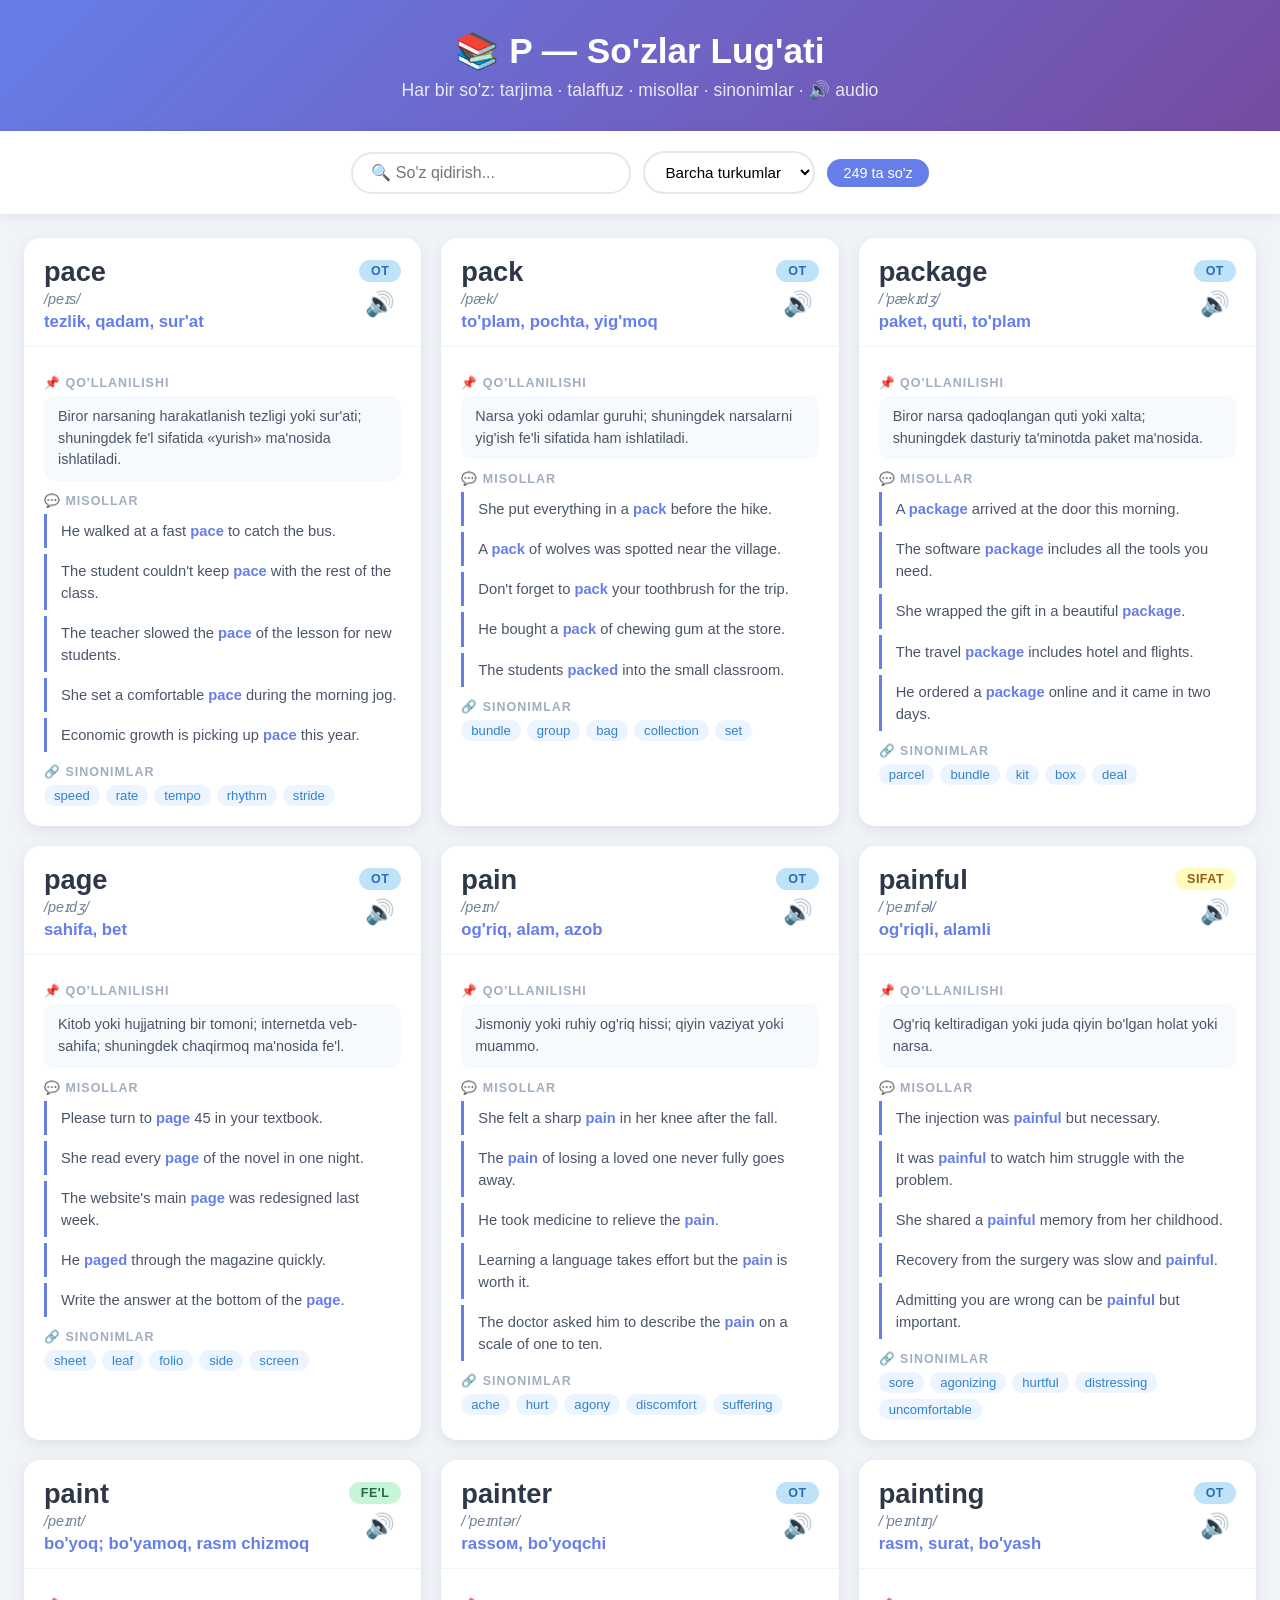
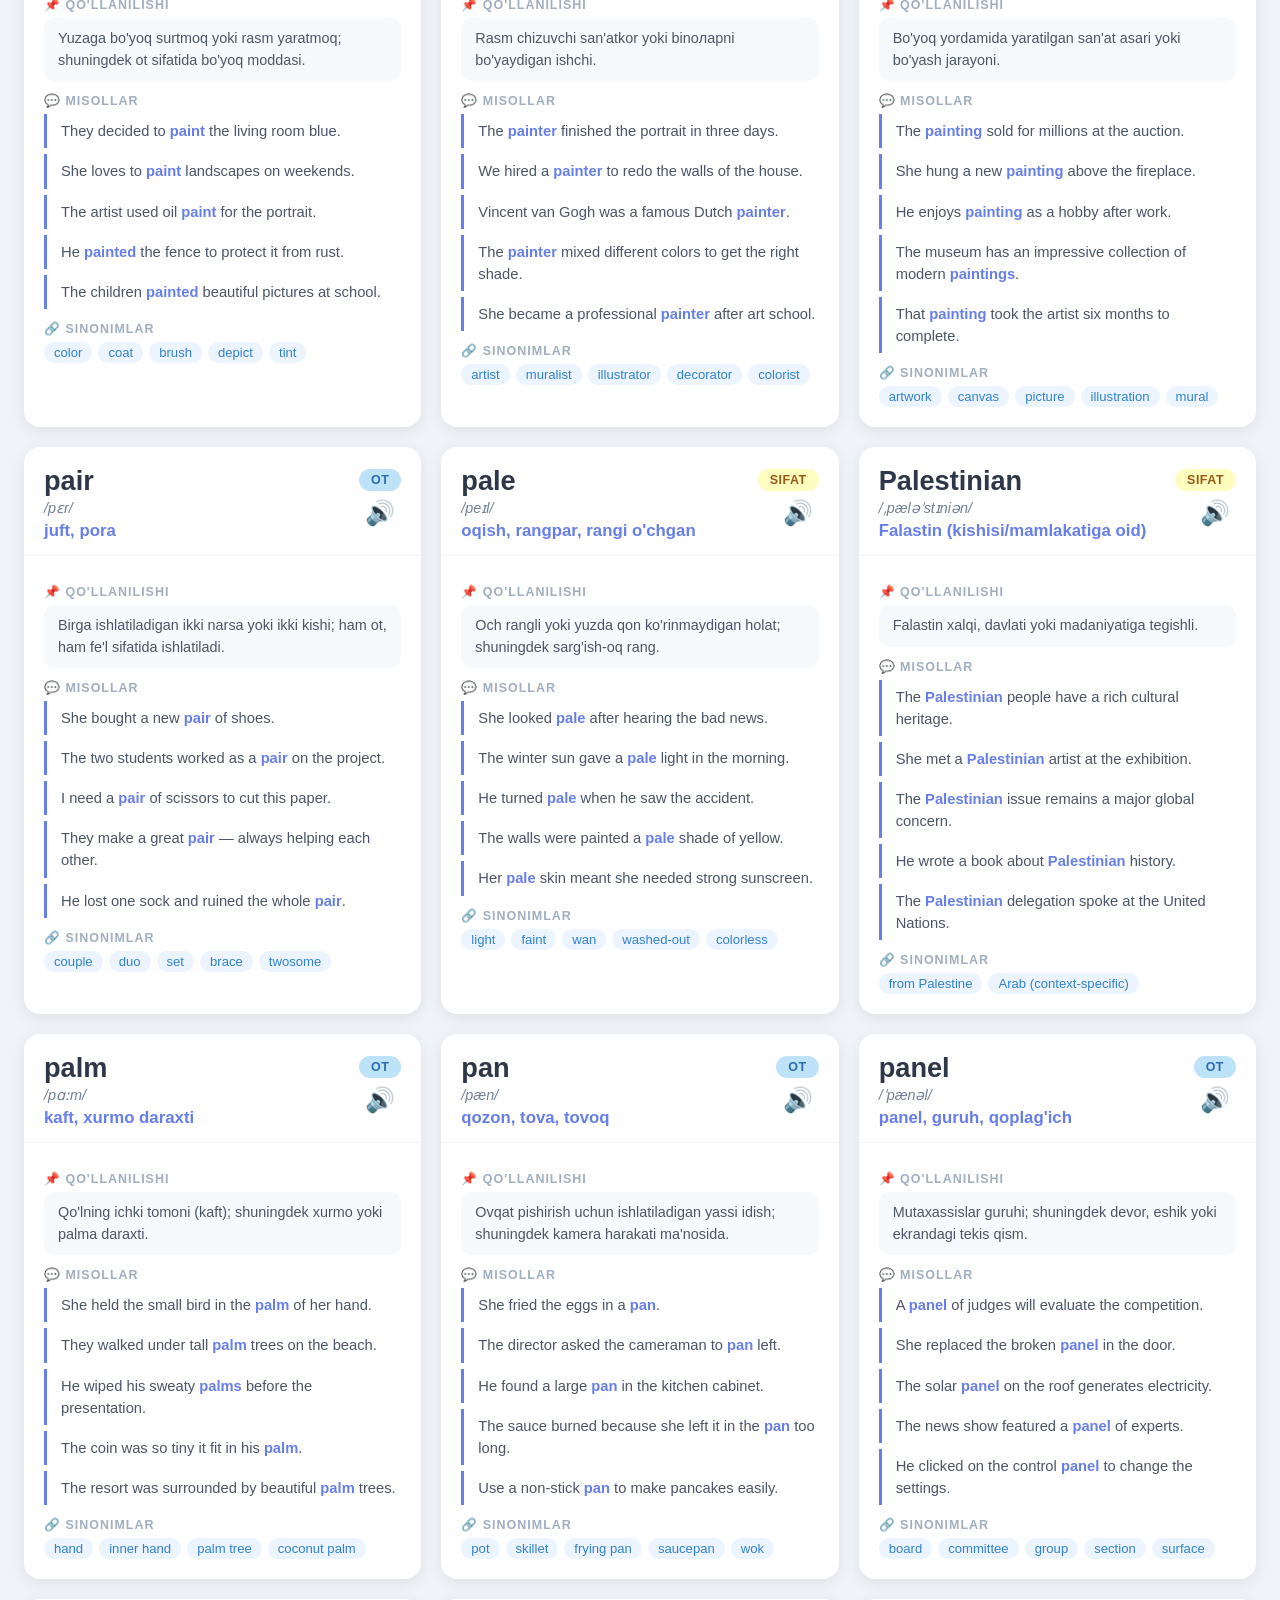
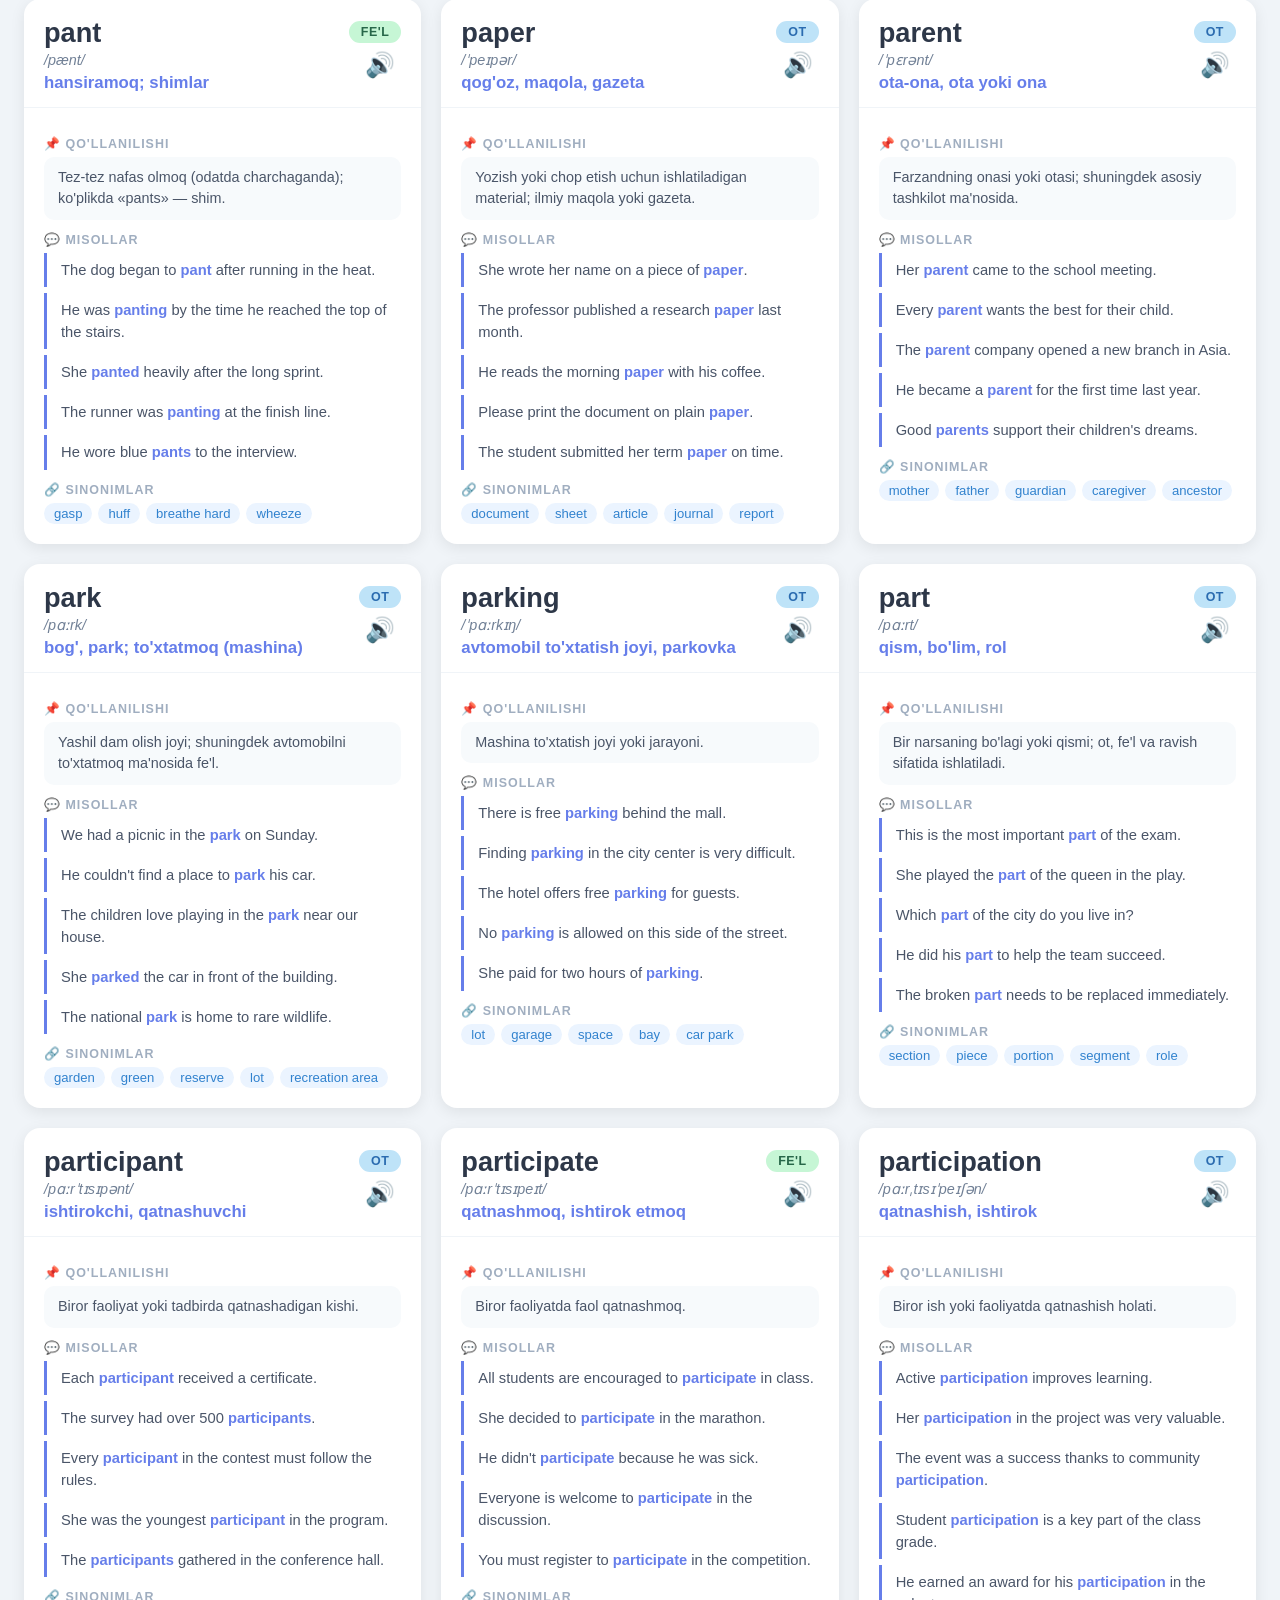
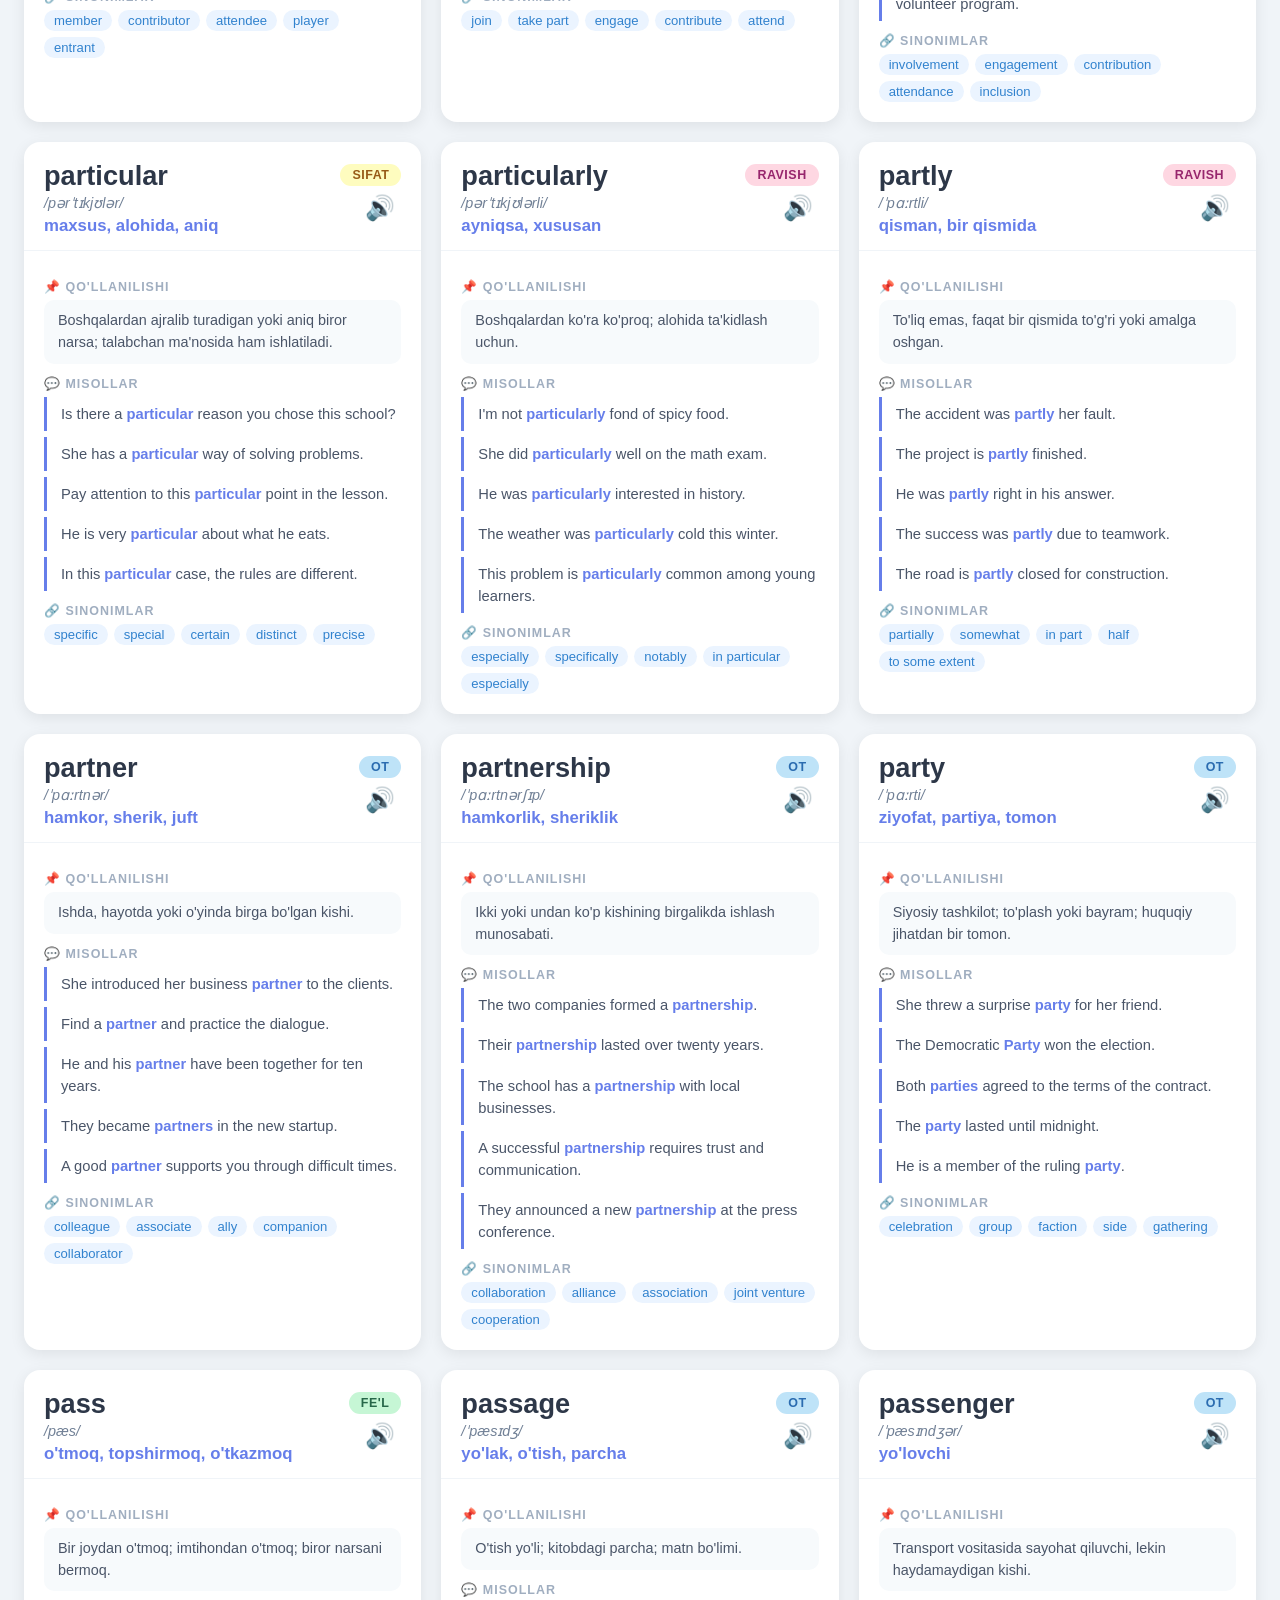
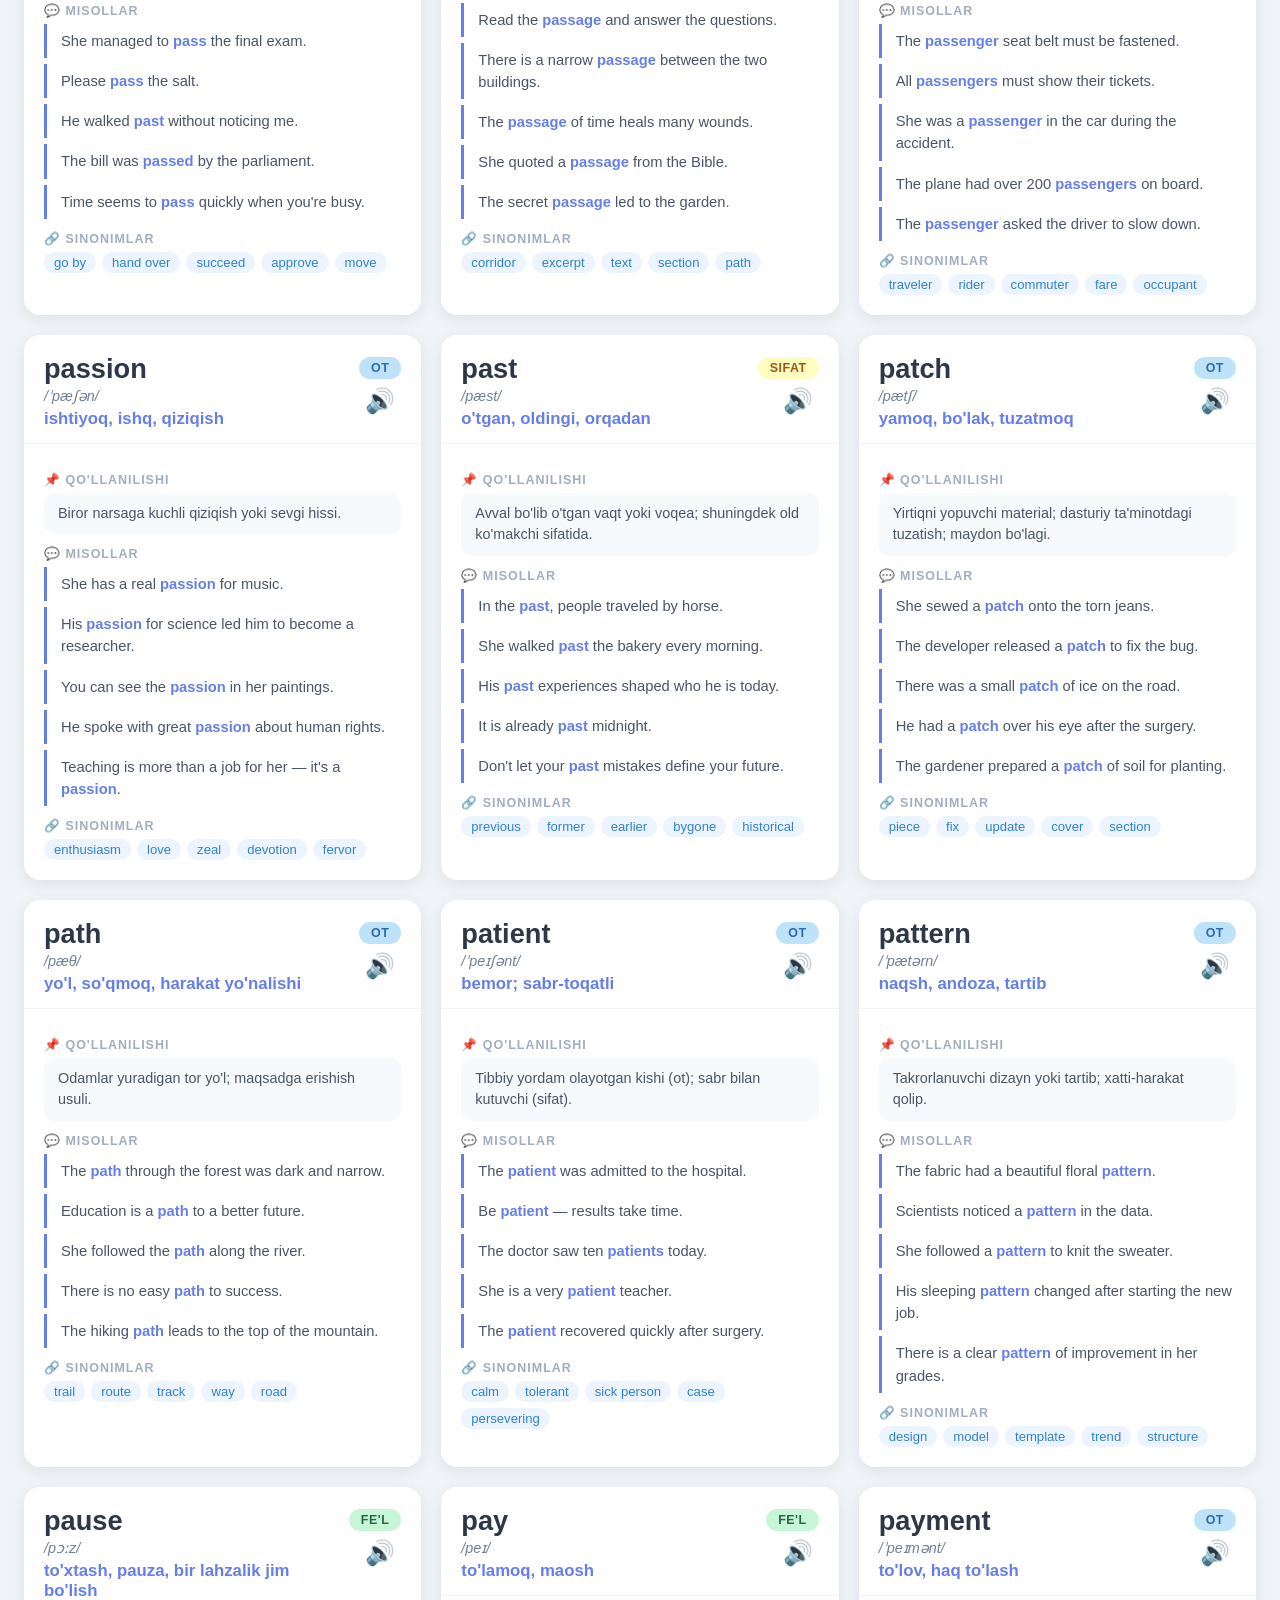
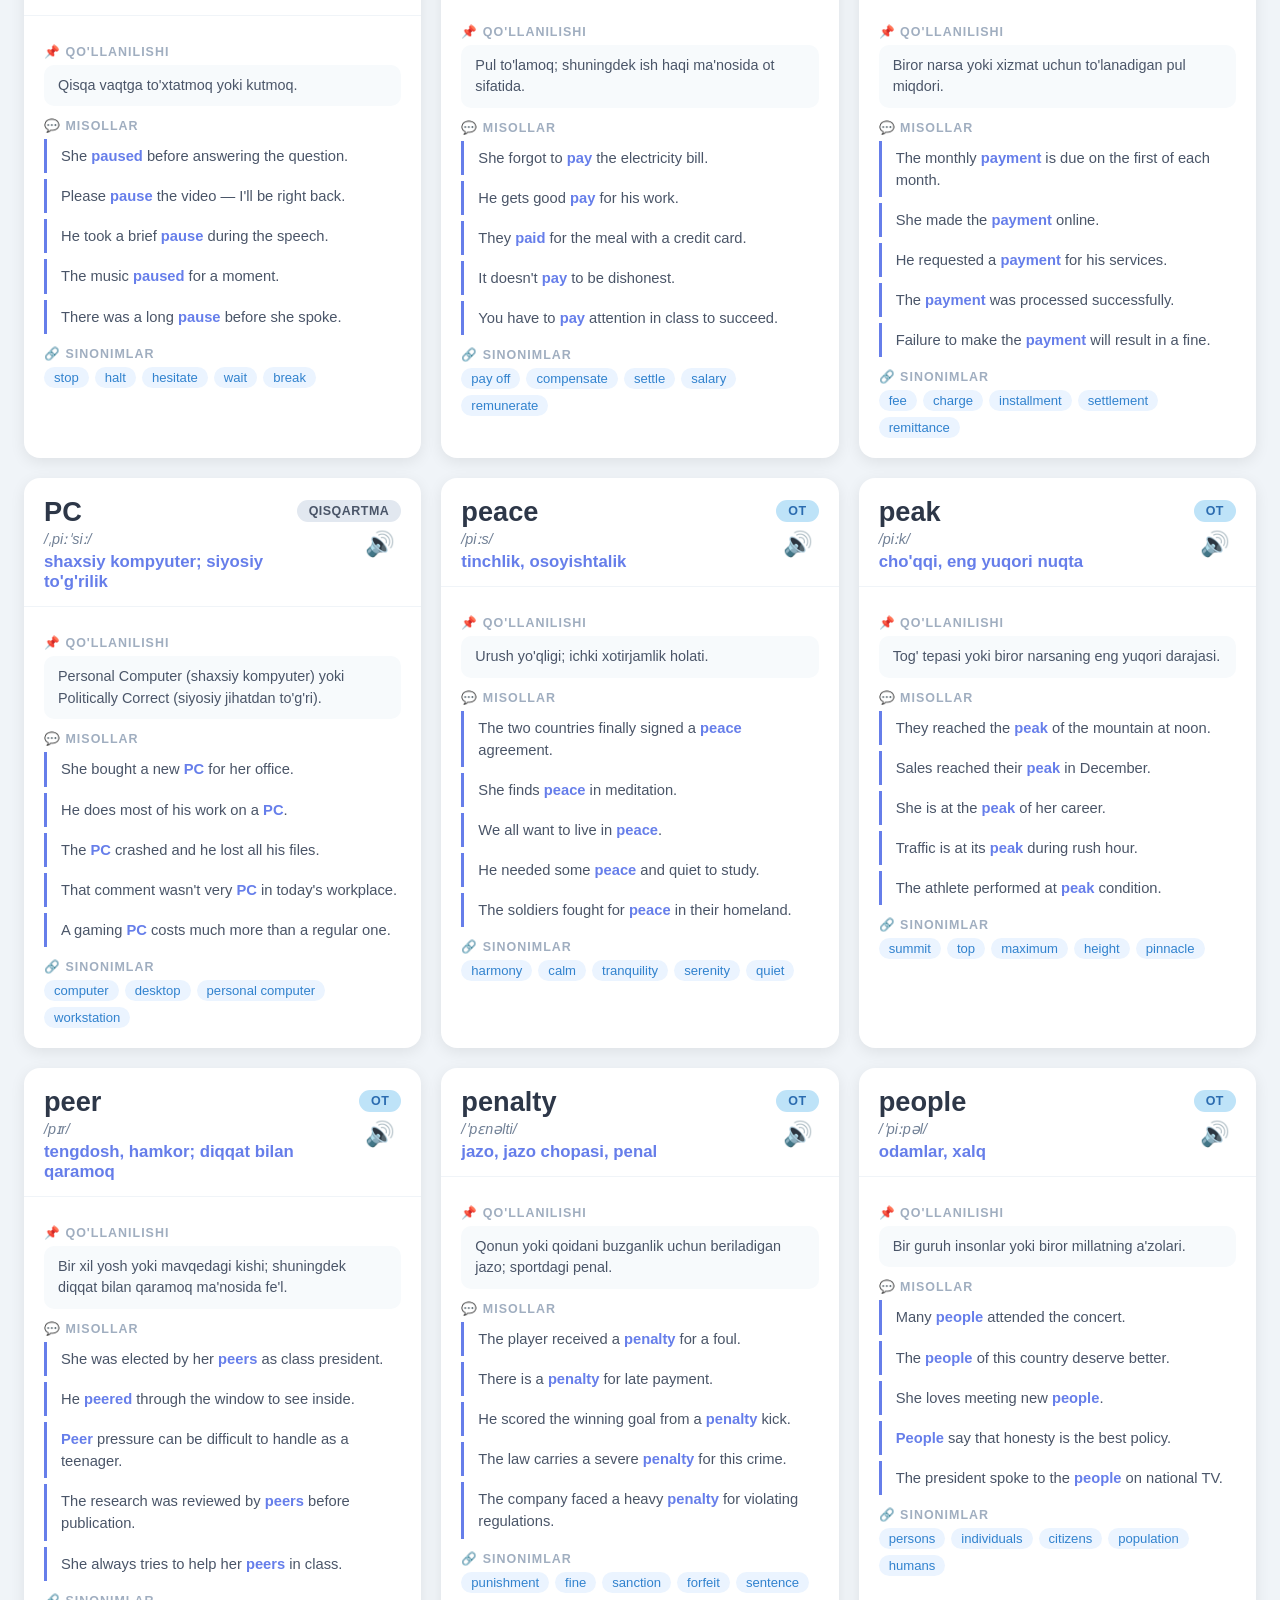
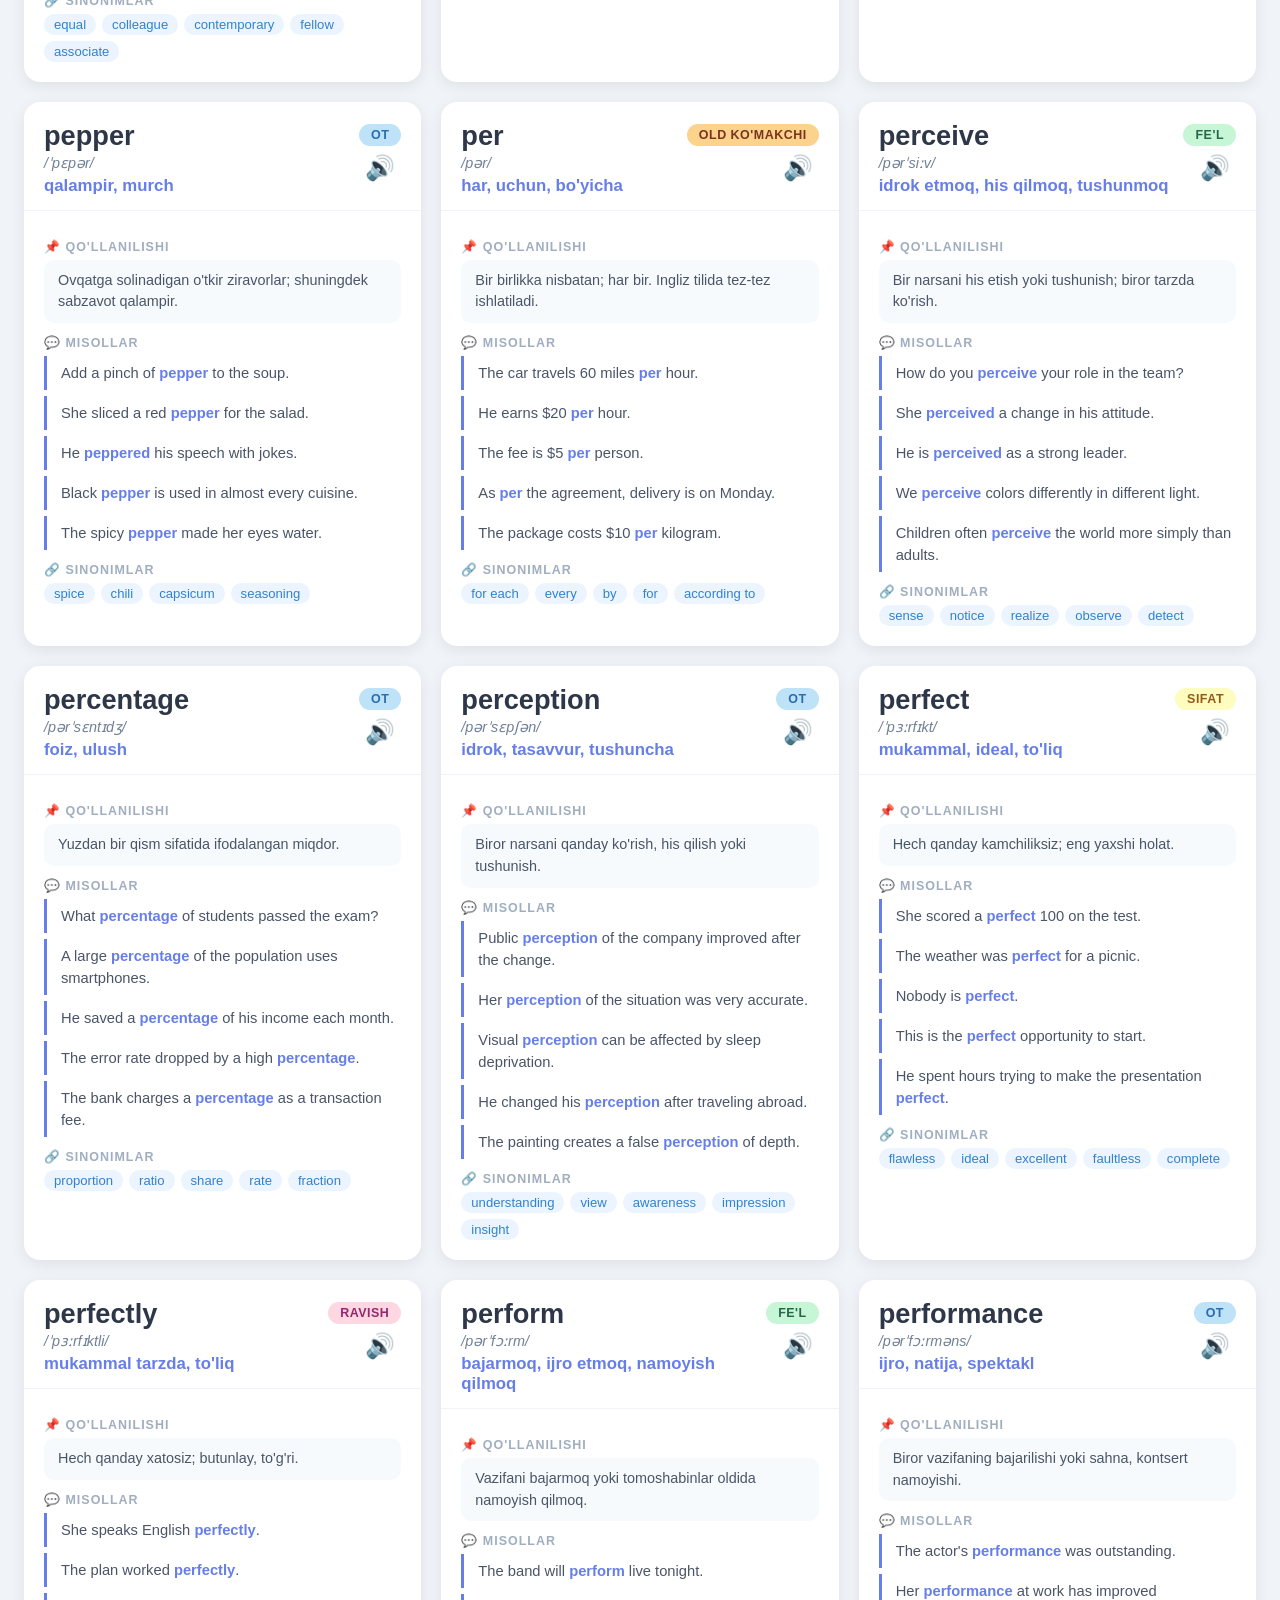
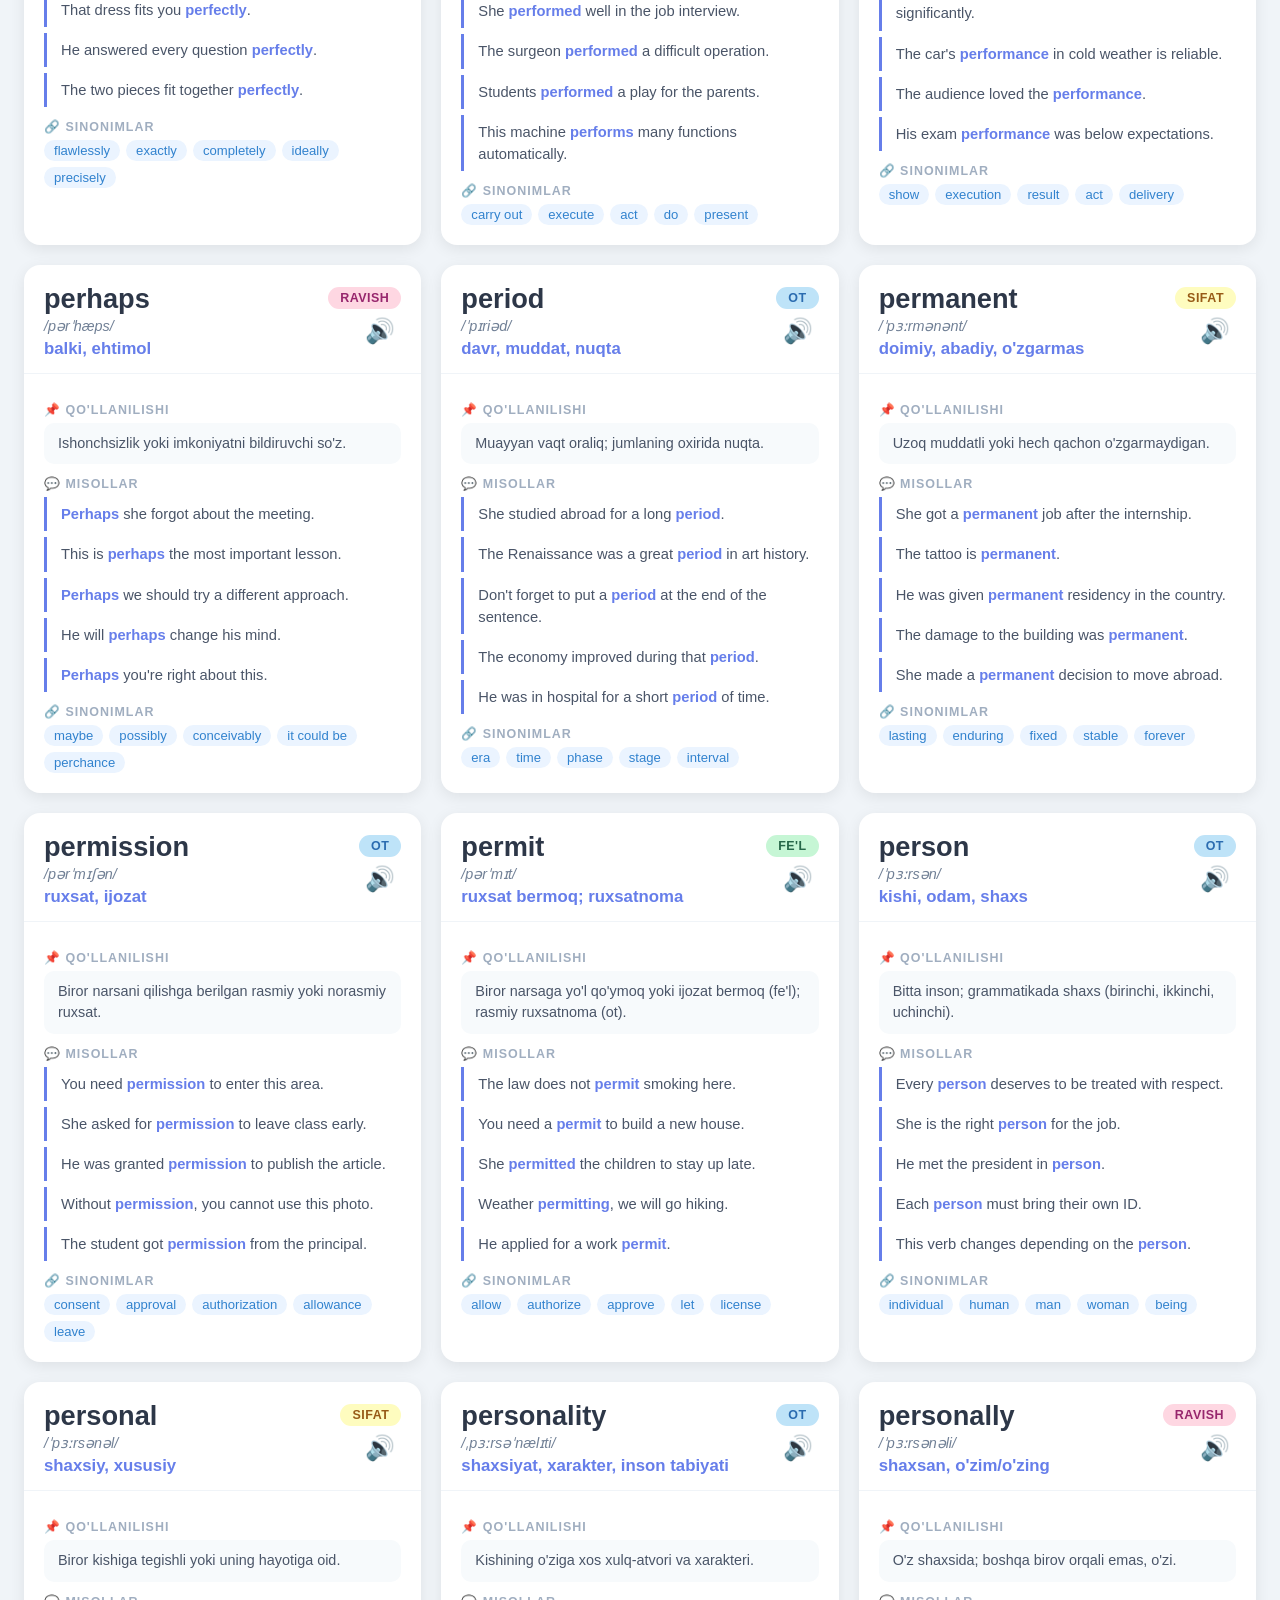
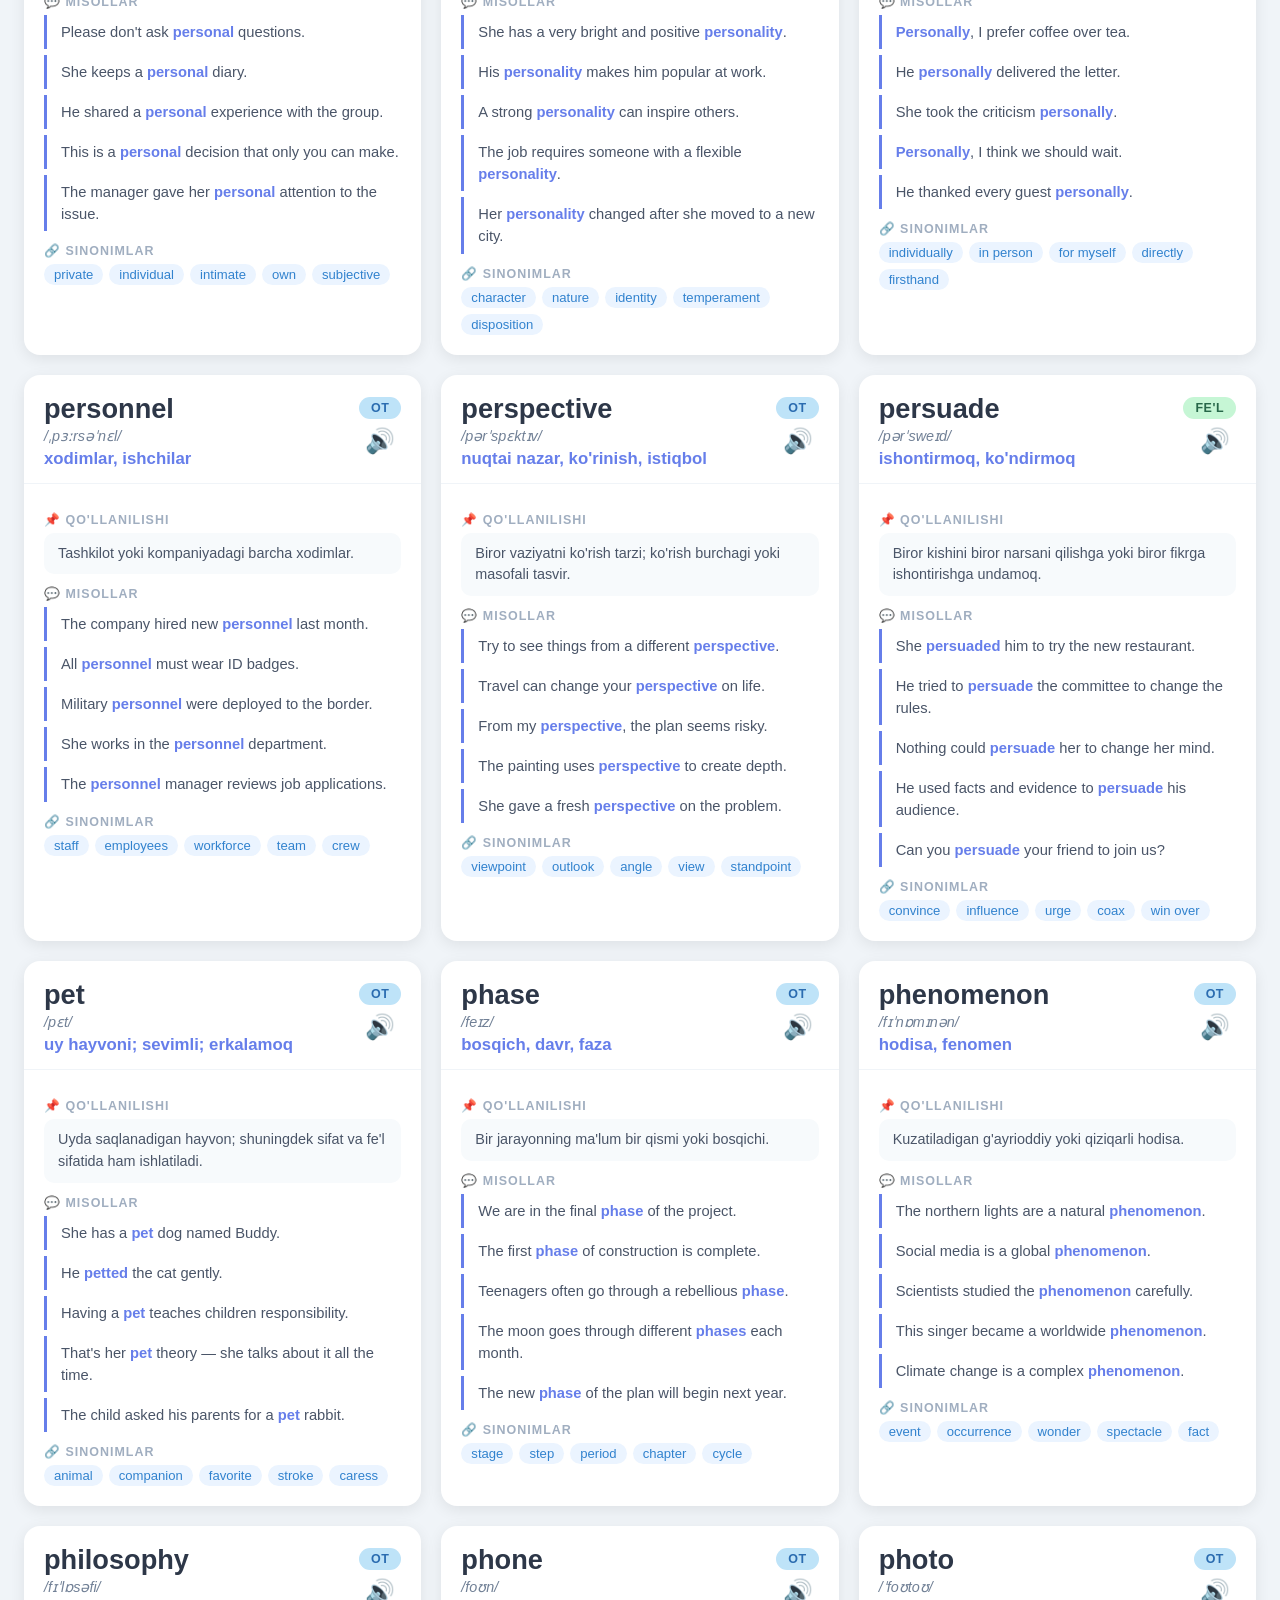
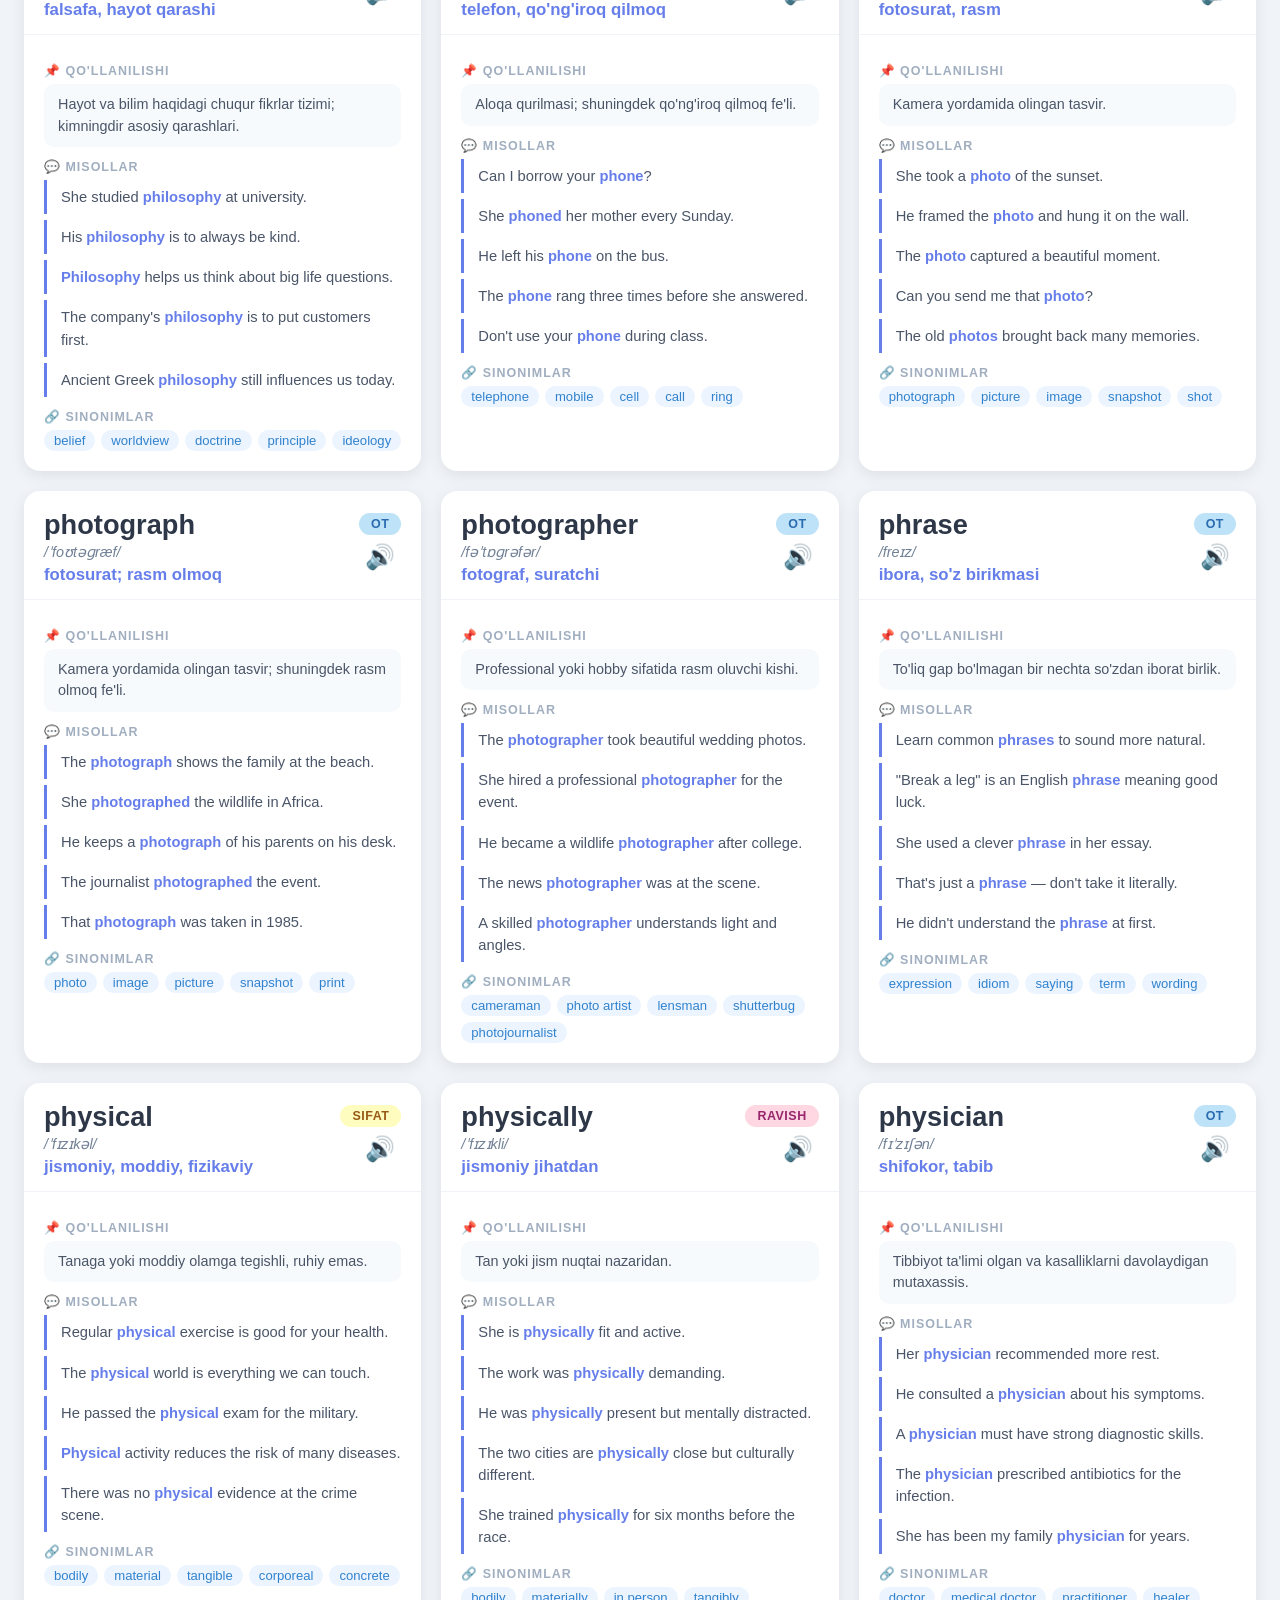
==== commit c4e62b4e: "Add audio pronunciation button (Web Speech API)" ====
--- a/vocabulary.html
+++ b/vocabulary.html
@@ -101,12 +101,27 @@
     text-align: center; padding: 60px 20px;
     grid-column: 1 / -1; color: #a0aec0; font-size: 1.2em;
   }
+  .audio-btn {
+    background: none; border: none; cursor: pointer;
+    font-size: 1.5em; padding: 4px 6px; border-radius: 50%;
+    transition: background 0.15s, transform 0.15s;
+    line-height: 1; flex-shrink: 0;
+  }
+  .audio-btn:hover { background: #ebf4ff; transform: scale(1.15); }
+  .audio-btn.playing { animation: pulse 0.6s infinite alternate; }
+  @keyframes pulse {
+    from { transform: scale(1); }
+    to   { transform: scale(1.25); }
+  }
+  .card-header-right {
+    display: flex; flex-direction: column; align-items: flex-end; gap: 6px;
+  }
 </style>
 </head>
 <body>
 <header>
   <h1>📚 P — So'zlar Lug'ati</h1>
-  <p>Har bir so'z: tarjima · talaffuz · misollar · sinonimlar</p>
+  <p>Har bir so'z: tarjima · talaffuz · misollar · sinonimlar · 🔊 audio</p>
 </header>
 <div class="controls">
   <input type="text" id="searchInput" placeholder="🔍 So'z qidirish...">
@@ -3952,7 +3967,10 @@
           <div class="pronunciation">${w.pronunciation}</div>
           <div class="translation">${w.translation}</div>
         </div>
-        <span class="badge ${getBadgeClass(w.type)}">${getTypeLabel(w.type)}</span>
+        <div class="card-header-right">
+          <span class="badge ${getBadgeClass(w.type)}">${getTypeLabel(w.type)}</span>
+          <button class="audio-btn" title="Talaffuzni eshiting" onclick="speak('${w.word}', this)">🔊</button>
+        </div>
       </div>
       <div class="card-body">
         <div class="section-title">📌 Qo'llanilishi</div>
@@ -3980,6 +3998,49 @@
 }
 document.getElementById("searchInput").addEventListener("input", filterCards);
 document.getElementById("filterType").addEventListener("change", filterCards);
+
+// ---- AUDIO (Web Speech API) ----
+let currentBtn = null;
+function speak(word, btn) {
+  // Stop any ongoing speech
+  window.speechSynthesis.cancel();
+  if (currentBtn) {
+    currentBtn.classList.remove("playing");
+    currentBtn.textContent = "🔊";
+  }
+  // If same button clicked again — just stop
+  if (currentBtn === btn) { currentBtn = null; return; }
+
+  const utter = new SpeechSynthesisUtterance(word);
+  utter.lang = "en-US";
+  utter.rate = 0.85;
+  utter.pitch = 1;
+
+  // Pick an English voice if available
+  const voices = window.speechSynthesis.getVoices();
+  const enVoice = voices.find(v => v.lang.startsWith("en-US")) ||
+                  voices.find(v => v.lang.startsWith("en"));
+  if (enVoice) utter.voice = enVoice;
+
+  btn.classList.add("playing");
+  btn.textContent = "🔉";
+  currentBtn = btn;
+
+  utter.onend = () => {
+    btn.classList.remove("playing");
+    btn.textContent = "🔊";
+    if (currentBtn === btn) currentBtn = null;
+  };
+  utter.onerror = () => {
+    btn.classList.remove("playing");
+    btn.textContent = "🔊";
+    if (currentBtn === btn) currentBtn = null;
+  };
+  window.speechSynthesis.speak(utter);
+}
+// Preload voices (some browsers need this)
+window.speechSynthesis.onvoiceschanged = () => window.speechSynthesis.getVoices();
+
 renderCards(words);
 </script>
 </body>
